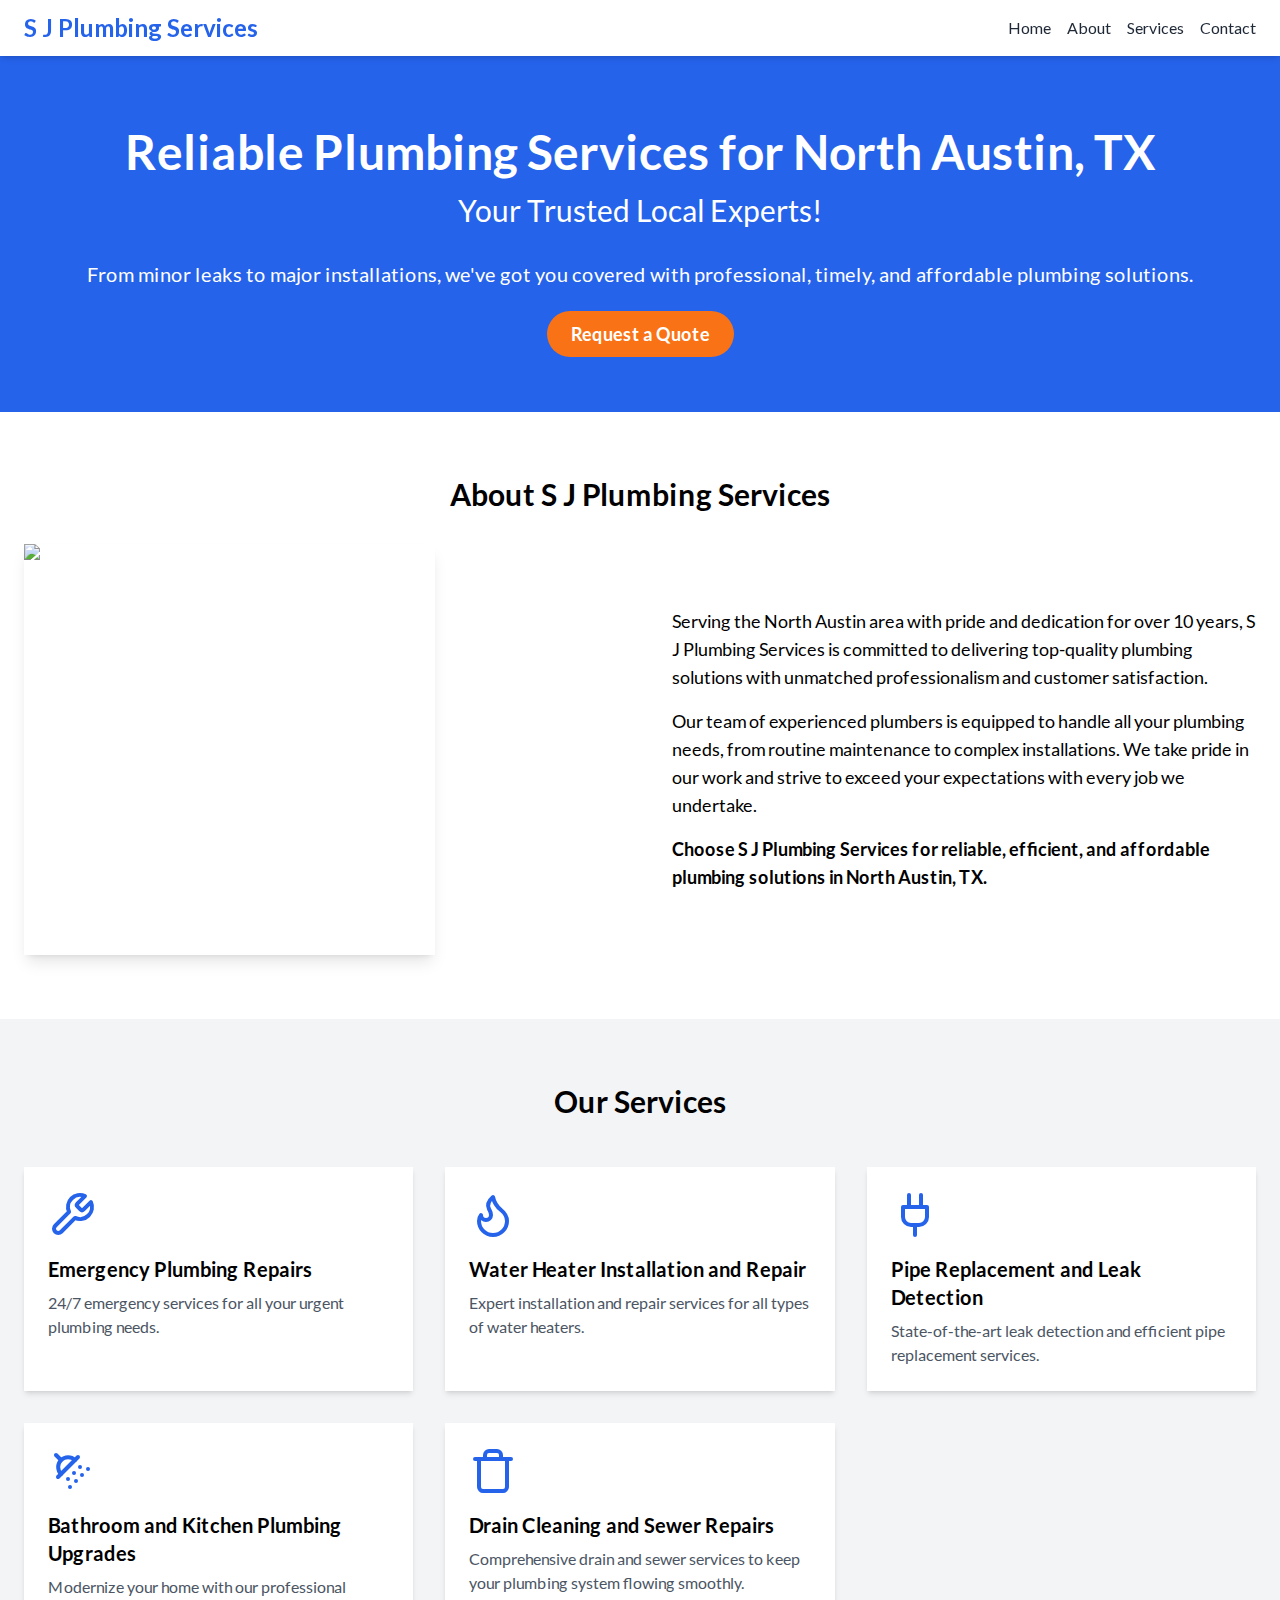
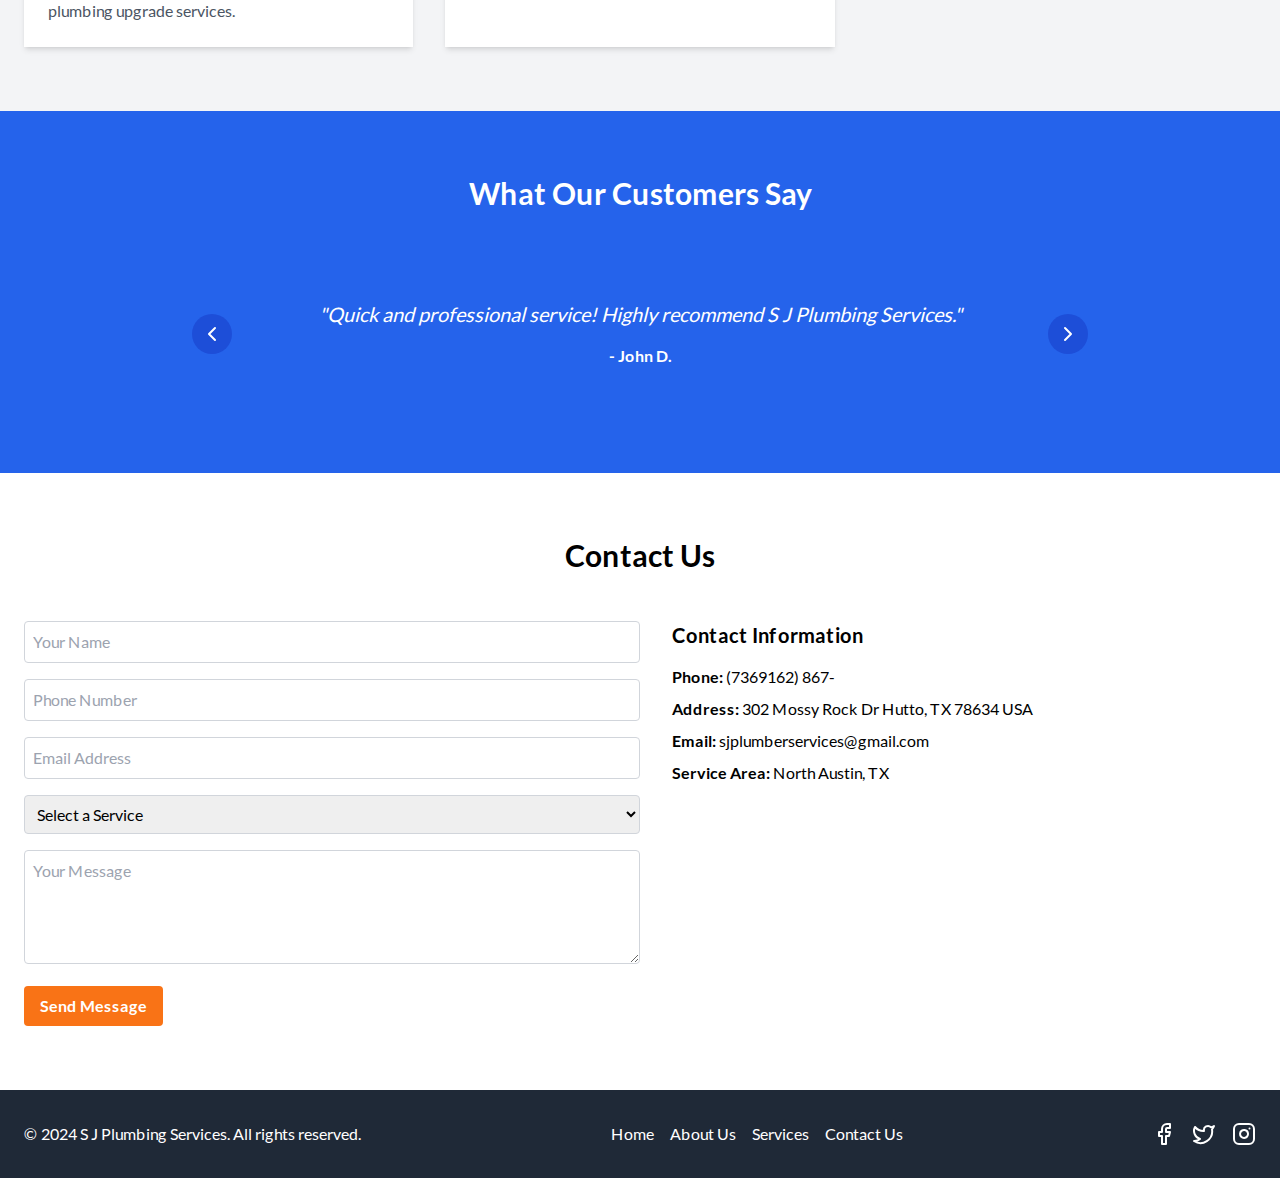
==== index.html @ 75a677d6 "site" ====
<!DOCTYPE html><html lang="en"><head><meta charSet="utf-8"/><meta name="viewport" content="width=device-width, initial-scale=1"/><link rel="preload" href="/_next/static/media/4de1fea1a954a5b6-s.p.woff2" as="font" crossorigin="" type="font/woff2"/><link rel="preload" href="/_next/static/media/6d664cce900333ee-s.p.woff2" as="font" crossorigin="" type="font/woff2"/><link rel="preload" href="/_next/static/media/7ff6869a1704182a-s.p.woff2" as="font" crossorigin="" type="font/woff2"/><link rel="stylesheet" href="/_next/static/css/a18417a79520d24b.css" data-precedence="next"/><link rel="preload" as="script" fetchPriority="low" href="/_next/static/chunks/webpack-eb71513f46f252b9.js"/><script src="/_next/static/chunks/fd9d1056-5d5da651f5c94556.js" async=""></script><script src="/_next/static/chunks/117-01521397c9b14b08.js" async=""></script><script src="/_next/static/chunks/main-app-1c453def1527fe68.js" async=""></script><script src="/_next/static/chunks/142-3243acdae2351a38.js" async=""></script><script src="/_next/static/chunks/app/page-d0a3454e4c51d1b6.js" async=""></script><title>S J Plumbing Services - Your Trusted Local Experts in North Austin, TX</title><meta name="description" content="Professional plumbing services in North Austin, TX. From minor leaks to major installations, we offer timely and affordable solutions."/><link rel="icon" href="/favicon.ico" type="image/x-icon" sizes="16x16"/><meta name="next-size-adjust"/><script src="/_next/static/chunks/polyfills-42372ed130431b0a.js" noModule=""></script></head><body class="__className_1dd84e"><main class="flex min-h-screen flex-col"><header class="w-full bg-white shadow-md fixed top-0 z-10"><nav class="container mx-auto px-4 sm:px-6 py-3"><div class="flex items-center justify-between"><div class="text-xl sm:text-2xl font-bold text-blue-600">S J Plumbing Services</div><div class="hidden md:flex space-x-4"><a class="text-gray-800 hover:text-blue-600" href="#">Home</a><a class="text-gray-800 hover:text-blue-600" href="#about">About</a><a class="text-gray-800 hover:text-blue-600" href="#services">Services</a><a class="text-gray-800 hover:text-blue-600" href="#contact">Contact</a></div><button class="md:hidden" aria-label="Toggle menu"><svg xmlns="http://www.w3.org/2000/svg" width="24" height="24" viewBox="0 0 24 24" fill="none" stroke="currentColor" stroke-width="2" stroke-linecap="round" stroke-linejoin="round" class="lucide lucide-menu"><line x1="4" x2="20" y1="12" y2="12"></line><line x1="4" x2="20" y1="6" y2="6"></line><line x1="4" x2="20" y1="18" y2="18"></line></svg></button></div></nav></header><section class="w-full bg-blue-600 text-white pt-16"><div class="container mx-auto px-4 sm:px-6 py-12 sm:py-16 text-center"><h1 class="text-3xl sm:text-4xl md:text-5xl font-bold mb-4">Reliable Plumbing Services for North Austin, TX</h1><h2 class="text-xl sm:text-2xl md:text-3xl mb-6 sm:mb-8">Your Trusted Local Experts!</h2><p class="text-lg sm:text-xl mb-6 sm:mb-8">From minor leaks to major installations, we&#x27;ve got you covered with professional, timely, and affordable plumbing solutions.</p><a class="bg-orange-500 hover:bg-orange-600 text-white font-bold py-3 px-6 rounded-full text-lg transition duration-300" href="#contact">Request a Quote</a></div></section><section id="about" class="w-full bg-white py-12 sm:py-16"><div class="container mx-auto px-4 sm:px-6"><h2 class="text-2xl sm:text-3xl font-bold text-center mb-8">About S J Plumbing Services</h2><div class="flex flex-col md:flex-row items-center justify-between"><div class="md:w-1/3 mb-8 md:mb-0"><img alt="S J Plumbing Team or a representative plumbing image" loading="lazy" width="500" height="500" decoding="async" data-nimg="1" class="rounded-lg shadow-lg w-full h-auto" style="color:transparent" srcSet="/_next/image?url=%2Fimage.png&amp;w=640&amp;q=75 1x, /_next/image?url=%2Fimage.png&amp;w=1080&amp;q=75 2x" src="/_next/image?url=%2Fimage.png&amp;w=1080&amp;q=75"/></div><div class="md:w-1/2 md:pl-8"><p class="text-base sm:text-lg mb-4">Serving the North Austin area with pride and dedication for over 10 years, S J Plumbing Services is committed to delivering top-quality plumbing solutions with unmatched professionalism and customer satisfaction.</p><p class="text-base sm:text-lg mb-4">Our team of experienced plumbers is equipped to handle all your plumbing needs, from routine maintenance to complex installations. We take pride in our work and strive to exceed your expectations with every job we undertake.</p><p class="text-base sm:text-lg font-semibold">Choose S J Plumbing Services for reliable, efficient, and affordable plumbing solutions in North Austin, TX.</p></div></div></div></section><section id="services" class="w-full bg-gray-100 py-12 sm:py-16"><div class="container mx-auto px-4 sm:px-6"><h2 class="text-2xl sm:text-3xl font-bold text-center mb-8 sm:mb-12">Our Services</h2><div class="grid grid-cols-1 sm:grid-cols-2 lg:grid-cols-3 gap-6 sm:gap-8"><div class="bg-white p-6 rounded-lg shadow-md"><svg xmlns="http://www.w3.org/2000/svg" width="24" height="24" viewBox="0 0 24 24" fill="none" stroke="currentColor" stroke-width="2" stroke-linecap="round" stroke-linejoin="round" class="lucide lucide-wrench w-12 h-12 text-blue-600 mb-4"><path d="M14.7 6.3a1 1 0 0 0 0 1.4l1.6 1.6a1 1 0 0 0 1.4 0l3.77-3.77a6 6 0 0 1-7.94 7.94l-6.91 6.91a2.12 2.12 0 0 1-3-3l6.91-6.91a6 6 0 0 1 7.94-7.94l-3.76 3.76z"></path></svg><h3 class="text-lg sm:text-xl font-semibold mb-2">Emergency Plumbing Repairs</h3><p class="text-gray-600 text-sm sm:text-base">24/7 emergency services for all your urgent plumbing needs.</p></div><div class="bg-white p-6 rounded-lg shadow-md"><svg xmlns="http://www.w3.org/2000/svg" width="24" height="24" viewBox="0 0 24 24" fill="none" stroke="currentColor" stroke-width="2" stroke-linecap="round" stroke-linejoin="round" class="lucide lucide-flame w-12 h-12 text-blue-600 mb-4"><path d="M8.5 14.5A2.5 2.5 0 0 0 11 12c0-1.38-.5-2-1-3-1.072-2.143-.224-4.054 2-6 .5 2.5 2 4.9 4 6.5 2 1.6 3 3.5 3 5.5a7 7 0 1 1-14 0c0-1.153.433-2.294 1-3a2.5 2.5 0 0 0 2.5 2.5z"></path></svg><h3 class="text-lg sm:text-xl font-semibold mb-2">Water Heater Installation and Repair</h3><p class="text-gray-600 text-sm sm:text-base">Expert installation and repair services for all types of water heaters.</p></div><div class="bg-white p-6 rounded-lg shadow-md"><svg xmlns="http://www.w3.org/2000/svg" width="24" height="24" viewBox="0 0 24 24" fill="none" stroke="currentColor" stroke-width="2" stroke-linecap="round" stroke-linejoin="round" class="lucide lucide-plug w-12 h-12 text-blue-600 mb-4"><path d="M12 22v-5"></path><path d="M9 8V2"></path><path d="M15 8V2"></path><path d="M18 8v5a4 4 0 0 1-4 4h-4a4 4 0 0 1-4-4V8Z"></path></svg><h3 class="text-lg sm:text-xl font-semibold mb-2">Pipe Replacement and Leak Detection</h3><p class="text-gray-600 text-sm sm:text-base">State-of-the-art leak detection and efficient pipe replacement services.</p></div><div class="bg-white p-6 rounded-lg shadow-md"><svg xmlns="http://www.w3.org/2000/svg" width="24" height="24" viewBox="0 0 24 24" fill="none" stroke="currentColor" stroke-width="2" stroke-linecap="round" stroke-linejoin="round" class="lucide lucide-shower-head w-12 h-12 text-blue-600 mb-4"><path d="m4 4 2.5 2.5"></path><path d="M13.5 6.5a4.95 4.95 0 0 0-7 7"></path><path d="M15 5 5 15"></path><path d="M14 17v.01"></path><path d="M10 16v.01"></path><path d="M13 13v.01"></path><path d="M16 10v.01"></path><path d="M11 20v.01"></path><path d="M17 14v.01"></path><path d="M20 11v.01"></path></svg><h3 class="text-lg sm:text-xl font-semibold mb-2">Bathroom and Kitchen Plumbing Upgrades</h3><p class="text-gray-600 text-sm sm:text-base">Modernize your home with our professional plumbing upgrade services.</p></div><div class="bg-white p-6 rounded-lg shadow-md"><svg xmlns="http://www.w3.org/2000/svg" width="24" height="24" viewBox="0 0 24 24" fill="none" stroke="currentColor" stroke-width="2" stroke-linecap="round" stroke-linejoin="round" class="lucide lucide-trash w-12 h-12 text-blue-600 mb-4"><path d="M3 6h18"></path><path d="M19 6v14c0 1-1 2-2 2H7c-1 0-2-1-2-2V6"></path><path d="M8 6V4c0-1 1-2 2-2h4c1 0 2 1 2 2v2"></path></svg><h3 class="text-lg sm:text-xl font-semibold mb-2">Drain Cleaning and Sewer Repairs</h3><p class="text-gray-600 text-sm sm:text-base">Comprehensive drain and sewer services to keep your plumbing system flowing smoothly.</p></div></div></div></section><section class="w-full bg-blue-600 text-white py-12 sm:py-16"><div class="container mx-auto px-4 sm:px-6"><h2 class="text-2xl sm:text-3xl font-bold text-center mb-8 sm:mb-12">What Our Customers Say</h2><div class="relative max-w-4xl mx-auto px-8 sm:px-12"><div class="text-center min-h-[150px] flex flex-col justify-center"><p class="text-lg sm:text-xl italic mb-4">&quot;<!-- -->Quick and professional service! Highly recommend S J Plumbing Services.<!-- -->&quot;</p><p class="font-semibold">- <!-- -->John D.</p></div><button class="absolute left-0 top-1/2 transform -translate-y-1/2 bg-blue-700 p-2 rounded-full" aria-label="Previous testimonial"><svg xmlns="http://www.w3.org/2000/svg" width="24" height="24" viewBox="0 0 24 24" fill="none" stroke="currentColor" stroke-width="2" stroke-linecap="round" stroke-linejoin="round" class="lucide lucide-chevron-left w-5 h-5 sm:w-6 sm:h-6"><path d="m15 18-6-6 6-6"></path></svg></button><button class="absolute right-0 top-1/2 transform -translate-y-1/2 bg-blue-700 p-2 rounded-full" aria-label="Next testimonial"><svg xmlns="http://www.w3.org/2000/svg" width="24" height="24" viewBox="0 0 24 24" fill="none" stroke="currentColor" stroke-width="2" stroke-linecap="round" stroke-linejoin="round" class="lucide lucide-chevron-right w-5 h-5 sm:w-6 sm:h-6"><path d="m9 18 6-6-6-6"></path></svg></button></div></div></section><section id="contact" class="w-full bg-white py-12 sm:py-16"><div class="container mx-auto px-4 sm:px-6"><h2 class="text-2xl sm:text-3xl font-bold text-center mb-8 sm:mb-12">Contact Us</h2><div class="flex flex-col md:flex-row justify-between"><div class="md:w-1/2 mb-8 md:mb-0"><form class="space-y-4"><input type="text" placeholder="Your Name" class="w-full p-2 border border-gray-300 rounded" required="" name="name" value=""/><input type="tel" placeholder="Phone Number" class="w-full p-2 border border-gray-300 rounded" required="" name="phone" value=""/><input type="email" placeholder="Email Address" class="w-full p-2 border border-gray-300 rounded" required="" name="email" value=""/><select name="service" class="w-full p-2 border border-gray-300 rounded" required=""><option value="" selected="">Select a Service</option><option value="emergency">Emergency Plumbing Repairs</option><option value="waterheater">Water Heater Services</option><option value="pipes">Pipe Replacement and Leak Detection</option><option value="upgrades">Bathroom and Kitchen Upgrades</option><option value="drain">Drain Cleaning and Sewer Repairs</option></select><textarea name="message" placeholder="Your Message" class="w-full p-2 border border-gray-300 rounded" rows="4" required=""></textarea><button type="submit" class="w-full sm:w-auto bg-orange-500 hover:bg-orange-600 text-white font-bold py-2 px-4 rounded transition duration-300">Send Message</button></form></div><div class="md:w-1/2 md:pl-8"><h3 class="text-xl font-semibold mb-4">Contact Information</h3><p class="mb-2"><strong>Phone:</strong> (7369162) 867-</p><p class="mb-2"><strong>Address:</strong> 302 Mossy Rock Dr Hutto, TX 78634 USA</p><p class="mb-2"><strong>Email:</strong> sjplumberservices@gmail.com</p><p class="mb-4"><strong>Service Area:</strong> North Austin, TX</p><div class="aspect-w-16 aspect-h-9"><iframe src="https://www.google.com/maps/embed?pb=!1m18!1m12!1m3!1d3436.7427161605196!2d-97.54183772264487!3d30.528313474683415!2m3!1f0!2f0!3f0!3m2!1i1024!2i768!4f13.1!3m3!1m2!1s0x8644db6e274e93dd%3A0x3fa6a55e93957d4a!2s302%20Mossy%20Rock%20Dr%2C%20Hutto%2C%20TX%2078634!5e0!3m2!1sen!2sus!4v1733288643573!5m2!1sen!2sus" width="100%" height="100%" style="border:0" allowFullScreen="" loading="lazy"></iframe></div></div></div></div></section><footer class="w-full bg-gray-800 text-white py-8"><div class="container mx-auto px-4 sm:px-6"><div class="flex flex-col md:flex-row justify-between items-center"><div class="mb-4 md:mb-0 text-center md:text-left"><p>© 2024 S J Plumbing Services. All rights reserved.</p></div><div class="flex flex-wrap justify-center space-x-4 mb-4 md:mb-0"><a class="hover:text-blue-400" href="/">Home</a><a class="hover:text-blue-400" href="#about">About Us</a><a class="hover:text-blue-400" href="#services">Services</a><a class="hover:text-blue-400" href="#contact">Contact Us</a></div><div class="flex space-x-4"><a href="#" class="hover:text-blue-400"><svg xmlns="http://www.w3.org/2000/svg" width="24" height="24" viewBox="0 0 24 24" fill="none" stroke="currentColor" stroke-width="2" stroke-linecap="round" stroke-linejoin="round" class="lucide lucide-facebook w-6 h-6"><path d="M18 2h-3a5 5 0 0 0-5 5v3H7v4h3v8h4v-8h3l1-4h-4V7a1 1 0 0 1 1-1h3z"></path></svg></a><a href="#" class="hover:text-blue-400"><svg xmlns="http://www.w3.org/2000/svg" width="24" height="24" viewBox="0 0 24 24" fill="none" stroke="currentColor" stroke-width="2" stroke-linecap="round" stroke-linejoin="round" class="lucide lucide-twitter w-6 h-6"><path d="M22 4s-.7 2.1-2 3.4c1.6 10-9.4 17.3-18 11.6 2.2.1 4.4-.6 6-2C3 15.5.5 9.6 3 5c2.2 2.6 5.6 4.1 9 4-.9-4.2 4-6.6 7-3.8 1.1 0 3-1.2 3-1.2z"></path></svg></a><a href="#" class="hover:text-blue-400"><svg xmlns="http://www.w3.org/2000/svg" width="24" height="24" viewBox="0 0 24 24" fill="none" stroke="currentColor" stroke-width="2" stroke-linecap="round" stroke-linejoin="round" class="lucide lucide-instagram w-6 h-6"><rect width="20" height="20" x="2" y="2" rx="5" ry="5"></rect><path d="M16 11.37A4 4 0 1 1 12.63 8 4 4 0 0 1 16 11.37z"></path><line x1="17.5" x2="17.51" y1="6.5" y2="6.5"></line></svg></a></div></div></div></footer></main><script src="/_next/static/chunks/webpack-eb71513f46f252b9.js" async=""></script><script>(self.__next_f=self.__next_f||[]).push([0]);self.__next_f.push([2,null])</script><script>self.__next_f.push([1,"1:HL[\"/_next/static/media/4de1fea1a954a5b6-s.p.woff2\",\"font\",{\"crossOrigin\":\"\",\"type\":\"font/woff2\"}]\n2:HL[\"/_next/static/media/6d664cce900333ee-s.p.woff2\",\"font\",{\"crossOrigin\":\"\",\"type\":\"font/woff2\"}]\n3:HL[\"/_next/static/media/7ff6869a1704182a-s.p.woff2\",\"font\",{\"crossOrigin\":\"\",\"type\":\"font/woff2\"}]\n4:HL[\"/_next/static/css/a18417a79520d24b.css\",\"style\"]\n"])</script><script>self.__next_f.push([1,"5:I[2846,[],\"\"]\n7:I[35,[\"142\",\"static/chunks/142-3243acdae2351a38.js\",\"931\",\"static/chunks/app/page-d0a3454e4c51d1b6.js\"],\"default\"]\n8:I[2972,[\"142\",\"static/chunks/142-3243acdae2351a38.js\",\"931\",\"static/chunks/app/page-d0a3454e4c51d1b6.js\"],\"\"]\n9:I[5878,[\"142\",\"static/chunks/142-3243acdae2351a38.js\",\"931\",\"static/chunks/app/page-d0a3454e4c51d1b6.js\"],\"Image\"]\na:I[5185,[\"142\",\"static/chunks/142-3243acdae2351a38.js\",\"931\",\"static/chunks/app/page-d0a3454e4c51d1b6.js\"],\"default\"]\nb:I[2573,[\"142\",\"static/chunks/142-3243acdae2351a38.js\",\"931\",\"static/chunks/app/page-d0a3454e4c51d1b6.js\"],\"default\"]\nc:I[4707,[],\"\"]\nd:I[6423,[],\"\"]\nf:I[1060,[],\"\"]\n10:[]\n"])</script><script>self.__next_f.push([1,"0:[\"$\",\"$L5\",null,{\"buildId\":\"Nnic7uh8Fh6U8SV3Yvu4m\",\"assetPrefix\":\"\",\"urlParts\":[\"\",\"\"],\"initialTree\":[\"\",{\"children\":[\"__PAGE__\",{}]},\"$undefined\",\"$undefined\",true],\"initialSeedData\":[\"\",{\"children\":[\"__PAGE__\",{},[[\"$L6\",[\"$\",\"main\",null,{\"className\":\"flex min-h-screen flex-col\",\"children\":[[\"$\",\"$L7\",null,{}],[\"$\",\"section\",null,{\"className\":\"w-full bg-blue-600 text-white pt-16\",\"children\":[\"$\",\"div\",null,{\"className\":\"container mx-auto px-4 sm:px-6 py-12 sm:py-16 text-center\",\"children\":[[\"$\",\"h1\",null,{\"className\":\"text-3xl sm:text-4xl md:text-5xl font-bold mb-4\",\"children\":\"Reliable Plumbing Services for North Austin, TX\"}],[\"$\",\"h2\",null,{\"className\":\"text-xl sm:text-2xl md:text-3xl mb-6 sm:mb-8\",\"children\":\"Your Trusted Local Experts!\"}],[\"$\",\"p\",null,{\"className\":\"text-lg sm:text-xl mb-6 sm:mb-8\",\"children\":\"From minor leaks to major installations, we've got you covered with professional, timely, and affordable plumbing solutions.\"}],[\"$\",\"$L8\",null,{\"href\":\"#contact\",\"className\":\"bg-orange-500 hover:bg-orange-600 text-white font-bold py-3 px-6 rounded-full text-lg transition duration-300\",\"children\":\"Request a Quote\"}]]}]}],[\"$\",\"section\",null,{\"id\":\"about\",\"className\":\"w-full bg-white py-12 sm:py-16\",\"children\":[\"$\",\"div\",null,{\"className\":\"container mx-auto px-4 sm:px-6\",\"children\":[[\"$\",\"h2\",null,{\"className\":\"text-2xl sm:text-3xl font-bold text-center mb-8\",\"children\":\"About S J Plumbing Services\"}],[\"$\",\"div\",null,{\"className\":\"flex flex-col md:flex-row items-center justify-between\",\"children\":[[\"$\",\"div\",null,{\"className\":\"md:w-1/3 mb-8 md:mb-0\",\"children\":[\"$\",\"$L9\",null,{\"src\":\"/image.png\",\"alt\":\"S J Plumbing Team or a representative plumbing image\",\"width\":500,\"height\":500,\"className\":\"rounded-lg shadow-lg w-full h-auto\"}]}],[\"$\",\"div\",null,{\"className\":\"md:w-1/2 md:pl-8\",\"children\":[[\"$\",\"p\",null,{\"className\":\"text-base sm:text-lg mb-4\",\"children\":\"Serving the North Austin area with pride and dedication for over 10 years, S J Plumbing Services is committed to delivering top-quality plumbing solutions with unmatched professionalism and customer satisfaction.\"}],[\"$\",\"p\",null,{\"className\":\"text-base sm:text-lg mb-4\",\"children\":\"Our team of experienced plumbers is equipped to handle all your plumbing needs, from routine maintenance to complex installations. We take pride in our work and strive to exceed your expectations with every job we undertake.\"}],[\"$\",\"p\",null,{\"className\":\"text-base sm:text-lg font-semibold\",\"children\":\"Choose S J Plumbing Services for reliable, efficient, and affordable plumbing solutions in North Austin, TX.\"}]]}]]}]]}]}],[\"$\",\"section\",null,{\"id\":\"services\",\"className\":\"w-full bg-gray-100 py-12 sm:py-16\",\"children\":[\"$\",\"div\",null,{\"className\":\"container mx-auto px-4 sm:px-6\",\"children\":[[\"$\",\"h2\",null,{\"className\":\"text-2xl sm:text-3xl font-bold text-center mb-8 sm:mb-12\",\"children\":\"Our Services\"}],[\"$\",\"div\",null,{\"className\":\"grid grid-cols-1 sm:grid-cols-2 lg:grid-cols-3 gap-6 sm:gap-8\",\"children\":[[\"$\",\"div\",\"1\",{\"className\":\"bg-white p-6 rounded-lg shadow-md\",\"children\":[[\"$\",\"svg\",null,{\"xmlns\":\"http://www.w3.org/2000/svg\",\"width\":24,\"height\":24,\"viewBox\":\"0 0 24 24\",\"fill\":\"none\",\"stroke\":\"currentColor\",\"strokeWidth\":2,\"strokeLinecap\":\"round\",\"strokeLinejoin\":\"round\",\"className\":\"lucide lucide-wrench w-12 h-12 text-blue-600 mb-4\",\"children\":[[\"$\",\"path\",\"cbrjhi\",{\"d\":\"M14.7 6.3a1 1 0 0 0 0 1.4l1.6 1.6a1 1 0 0 0 1.4 0l3.77-3.77a6 6 0 0 1-7.94 7.94l-6.91 6.91a2.12 2.12 0 0 1-3-3l6.91-6.91a6 6 0 0 1 7.94-7.94l-3.76 3.76z\"}],\"$undefined\"]}],[\"$\",\"h3\",null,{\"className\":\"text-lg sm:text-xl font-semibold mb-2\",\"children\":\"Emergency Plumbing Repairs\"}],[\"$\",\"p\",null,{\"className\":\"text-gray-600 text-sm sm:text-base\",\"children\":\"24/7 emergency services for all your urgent plumbing needs.\"}]]}],[\"$\",\"div\",\"2\",{\"className\":\"bg-white p-6 rounded-lg shadow-md\",\"children\":[[\"$\",\"svg\",null,{\"xmlns\":\"http://www.w3.org/2000/svg\",\"width\":24,\"height\":24,\"viewBox\":\"0 0 24 24\",\"fill\":\"none\",\"stroke\":\"currentColor\",\"strokeWidth\":2,\"strokeLinecap\":\"round\",\"strokeLinejoin\":\"round\",\"className\":\"lucide lucide-flame w-12 h-12 text-blue-600 mb-4\",\"children\":[[\"$\",\"path\",\"96xj49\",{\"d\":\"M8.5 14.5A2.5 2.5 0 0 0 11 12c0-1.38-.5-2-1-3-1.072-2.143-.224-4.054 2-6 .5 2.5 2 4.9 4 6.5 2 1.6 3 3.5 3 5.5a7 7 0 1 1-14 0c0-1.153.433-2.294 1-3a2.5 2.5 0 0 0 2.5 2.5z\"}],\"$undefined\"]}],[\"$\",\"h3\",null,{\"className\":\"text-lg sm:text-xl font-semibold mb-2\",\"children\":\"Water Heater Installation and Repair\"}],[\"$\",\"p\",null,{\"className\":\"text-gray-600 text-sm sm:text-base\",\"children\":\"Expert installation and repair services for all types of water heaters.\"}]]}],[\"$\",\"div\",\"3\",{\"className\":\"bg-white p-6 rounded-lg shadow-md\",\"children\":[[\"$\",\"svg\",null,{\"xmlns\":\"http://www.w3.org/2000/svg\",\"width\":24,\"height\":24,\"viewBox\":\"0 0 24 24\",\"fill\":\"none\",\"stroke\":\"currentColor\",\"strokeWidth\":2,\"strokeLinecap\":\"round\",\"strokeLinejoin\":\"round\",\"className\":\"lucide lucide-plug w-12 h-12 text-blue-600 mb-4\",\"children\":[[\"$\",\"path\",\"1ega77\",{\"d\":\"M12 22v-5\"}],[\"$\",\"path\",\"14iosj\",{\"d\":\"M9 8V2\"}],[\"$\",\"path\",\"18g5xt\",{\"d\":\"M15 8V2\"}],[\"$\",\"path\",\"osxo6l\",{\"d\":\"M18 8v5a4 4 0 0 1-4 4h-4a4 4 0 0 1-4-4V8Z\"}],\"$undefined\"]}],[\"$\",\"h3\",null,{\"className\":\"text-lg sm:text-xl font-semibold mb-2\",\"children\":\"Pipe Replacement and Leak Detection\"}],[\"$\",\"p\",null,{\"className\":\"text-gray-600 text-sm sm:text-base\",\"children\":\"State-of-the-art leak detection and efficient pipe replacement services.\"}]]}],[\"$\",\"div\",\"4\",{\"className\":\"bg-white p-6 rounded-lg shadow-md\",\"children\":[[\"$\",\"svg\",null,{\"xmlns\":\"http://www.w3.org/2000/svg\",\"width\":24,\"height\":24,\"viewBox\":\"0 0 24 24\",\"fill\":\"none\",\"stroke\":\"currentColor\",\"strokeWidth\":2,\"strokeLinecap\":\"round\",\"strokeLinejoin\":\"round\",\"className\":\"lucide lucide-shower-head w-12 h-12 text-blue-600 mb-4\",\"children\":[[\"$\",\"path\",\"uv2vmf\",{\"d\":\"m4 4 2.5 2.5\"}],[\"$\",\"path\",\"frdkwv\",{\"d\":\"M13.5 6.5a4.95 4.95 0 0 0-7 7\"}],[\"$\",\"path\",\"1ag8rq\",{\"d\":\"M15 5 5 15\"}],[\"$\",\"path\",\"eokfpp\",{\"d\":\"M14 17v.01\"}],[\"$\",\"path\",\"14uyyl\",{\"d\":\"M10 16v.01\"}],[\"$\",\"path\",\"1v1k97\",{\"d\":\"M13 13v.01\"}],[\"$\",\"path\",\"5169yg\",{\"d\":\"M16 10v.01\"}],[\"$\",\"path\",\"cj92p8\",{\"d\":\"M11 20v.01\"}],[\"$\",\"path\",\"11cswd\",{\"d\":\"M17 14v.01\"}],[\"$\",\"path\",\"19e0od\",{\"d\":\"M20 11v.01\"}],\"$undefined\"]}],[\"$\",\"h3\",null,{\"className\":\"text-lg sm:text-xl font-semibold mb-2\",\"children\":\"Bathroom and Kitchen Plumbing Upgrades\"}],[\"$\",\"p\",null,{\"className\":\"text-gray-600 text-sm sm:text-base\",\"children\":\"Modernize your home with our professional plumbing upgrade services.\"}]]}],[\"$\",\"div\",\"5\",{\"className\":\"bg-white p-6 rounded-lg shadow-md\",\"children\":[[\"$\",\"svg\",null,{\"xmlns\":\"http://www.w3.org/2000/svg\",\"width\":24,\"height\":24,\"viewBox\":\"0 0 24 24\",\"fill\":\"none\",\"stroke\":\"currentColor\",\"strokeWidth\":2,\"strokeLinecap\":\"round\",\"strokeLinejoin\":\"round\",\"className\":\"lucide lucide-trash w-12 h-12 text-blue-600 mb-4\",\"children\":[[\"$\",\"path\",\"d0wm0j\",{\"d\":\"M3 6h18\"}],[\"$\",\"path\",\"4alrt4\",{\"d\":\"M19 6v14c0 1-1 2-2 2H7c-1 0-2-1-2-2V6\"}],[\"$\",\"path\",\"v07s0e\",{\"d\":\"M8 6V4c0-1 1-2 2-2h4c1 0 2 1 2 2v2\"}],\"$undefined\"]}],[\"$\",\"h3\",null,{\"className\":\"text-lg sm:text-xl font-semibold mb-2\",\"children\":\"Drain Cleaning and Sewer Repairs\"}],[\"$\",\"p\",null,{\"className\":\"text-gray-600 text-sm sm:text-base\",\"children\":\"Comprehensive drain and sewer services to keep your plumbing system flowing smoothly.\"}]]}]]}]]}]}],[\"$\",\"$La\",null,{}],[\"$\",\"$Lb\",null,{}],[\"$\",\"footer\",null,{\"className\":\"w-full bg-gray-800 text-white py-8\",\"children\":[\"$\",\"div\",null,{\"className\":\"container mx-auto px-4 sm:px-6\",\"children\":[\"$\",\"div\",null,{\"className\":\"flex flex-col md:flex-row justify-between items-center\",\"children\":[[\"$\",\"div\",null,{\"className\":\"mb-4 md:mb-0 text-center md:text-left\",\"children\":[\"$\",\"p\",null,{\"children\":\"© 2024 S J Plumbing Services. All rights reserved.\"}]}],[\"$\",\"div\",null,{\"className\":\"flex flex-wrap justify-center space-x-4 mb-4 md:mb-0\",\"children\":[[\"$\",\"$L8\",null,{\"href\":\"/\",\"className\":\"hover:text-blue-400\",\"children\":\"Home\"}],[\"$\",\"$L8\",null,{\"href\":\"#about\",\"className\":\"hover:text-blue-400\",\"children\":\"About Us\"}],[\"$\",\"$L8\",null,{\"href\":\"#services\",\"className\":\"hover:text-blue-400\",\"children\":\"Services\"}],[\"$\",\"$L8\",null,{\"href\":\"#contact\",\"className\":\"hover:text-blue-400\",\"children\":\"Contact Us\"}]]}],[\"$\",\"div\",null,{\"className\":\"flex space-x-4\",\"children\":[[\"$\",\"a\",null,{\"href\":\"#\",\"className\":\"hover:text-blue-400\",\"children\":[\"$\",\"svg\",null,{\"xmlns\":\"http://www.w3.org/2000/svg\",\"width\":24,\"height\":24,\"viewBox\":\"0 0 24 24\",\"fill\":\"none\",\"stroke\":\"currentColor\",\"strokeWidth\":2,\"strokeLinecap\":\"round\",\"strokeLinejoin\":\"round\",\"className\":\"lucide lucide-facebook w-6 h-6\",\"children\":[[\"$\",\"path\",\"1jg4f8\",{\"d\":\"M18 2h-3a5 5 0 0 0-5 5v3H7v4h3v8h4v-8h3l1-4h-4V7a1 1 0 0 1 1-1h3z\"}],\"$undefined\"]}]}],[\"$\",\"a\",null,{\"href\":\"#\",\"className\":\"hover:text-blue-400\",\"children\":[\"$\",\"svg\",null,{\"xmlns\":\"http://www.w3.org/2000/svg\",\"width\":24,\"height\":24,\"viewBox\":\"0 0 24 24\",\"fill\":\"none\",\"stroke\":\"currentColor\",\"strokeWidth\":2,\"strokeLinecap\":\"round\",\"strokeLinejoin\":\"round\",\"className\":\"lucide lucide-twitter w-6 h-6\",\"children\":[[\"$\",\"path\",\"pff0z6\",{\"d\":\"M22 4s-.7 2.1-2 3.4c1.6 10-9.4 17.3-18 11.6 2.2.1 4.4-.6 6-2C3 15.5.5 9.6 3 5c2.2 2.6 5.6 4.1 9 4-.9-4.2 4-6.6 7-3.8 1.1 0 3-1.2 3-1.2z\"}],\"$undefined\"]}]}],[\"$\",\"a\",null,{\"href\":\"#\",\"className\":\"hover:text-blue-400\",\"children\":[\"$\",\"svg\",null,{\"xmlns\":\"http://www.w3.org/2000/svg\",\"width\":24,\"height\":24,\"viewBox\":\"0 0 24 24\",\"fill\":\"none\",\"stroke\":\"currentColor\",\"strokeWidth\":2,\"strokeLinecap\":\"round\",\"strokeLinejoin\":\"round\",\"className\":\"lucide lucide-instagram w-6 h-6\",\"children\":[[\"$\",\"rect\",\"2e1cvw\",{\"width\":\"20\",\"height\":\"20\",\"x\":\"2\",\"y\":\"2\",\"rx\":\"5\",\"ry\":\"5\"}],[\"$\",\"path\",\"9exkf1\",{\"d\":\"M16 11.37A4 4 0 1 1 12.63 8 4 4 0 0 1 16 11.37z\"}],[\"$\",\"line\",\"r4j83e\",{\"x1\":\"17.5\",\"x2\":\"17.51\",\"y1\":\"6.5\",\"y2\":\"6.5\"}],\"$undefined\"]}]}]]}]]}]}]}]]}],null],null],null]},[[[[\"$\",\"link\",\"0\",{\"rel\":\"stylesheet\",\"href\":\"/_next/static/css/a18417a79520d24b.css\",\"precedence\":\"next\",\"crossOrigin\":\"$undefined\"}]],[\"$\",\"html\",null,{\"lang\":\"en\",\"children\":[\"$\",\"body\",null,{\"className\":\"__className_1dd84e\",\"children\":[\"$\",\"$Lc\",null,{\"parallelRouterKey\":\"children\",\"segmentPath\":[\"children\"],\"error\":\"$undefined\",\"errorStyles\":\"$undefined\",\"errorScripts\":\"$undefined\",\"template\":[\"$\",\"$Ld\",null,{}],\"templateStyles\":\"$undefined\",\"templateScripts\":\"$undefined\",\"notFound\":[[\"$\",\"title\",null,{\"children\":\"404: This page could not be found.\"}],[\"$\",\"div\",null,{\"style\":{\"fontFamily\":\"system-ui,\\\"Segoe UI\\\",Roboto,Helvetica,Arial,sans-serif,\\\"Apple Color Emoji\\\",\\\"Segoe UI Emoji\\\"\",\"height\":\"100vh\",\"textAlign\":\"center\",\"display\":\"flex\",\"flexDirection\":\"column\",\"alignItems\":\"center\",\"justifyContent\":\"center\"},\"children\":[\"$\",\"div\",null,{\"children\":[[\"$\",\"style\",null,{\"dangerouslySetInnerHTML\":{\"__html\":\"body{color:#000;background:#fff;margin:0}.next-error-h1{border-right:1px solid rgba(0,0,0,.3)}@media (prefers-color-scheme:dark){body{color:#fff;background:#000}.next-error-h1{border-right:1px solid rgba(255,255,255,.3)}}\"}}],[\"$\",\"h1\",null,{\"className\":\"next-error-h1\",\"style\":{\"display\":\"inline-block\",\"margin\":\"0 20px 0 0\",\"padding\":\"0 23px 0 0\",\"fontSize\":24,\"fontWeight\":500,\"verticalAlign\":\"top\",\"lineHeight\":\"49px\"},\"children\":\"404\"}],[\"$\",\"div\",null,{\"style\":{\"display\":\"inline-block\"},\"children\":[\"$\",\"h2\",null,{\"style\":{\"fontSize\":14,\"fontWeight\":400,\"lineHeight\":\"49px\",\"margin\":0},\"children\":\"This page could not be found.\"}]}]]}]}]],\"notFoundStyles\":[]}]}]}]],null],null],\"couldBeIntercepted\":false,\"initialHead\":[null,\"$Le\"],\"globalErrorComponent\":\"$f\",\"missingSlots\":\"$W10\"}]\n"])</script><script>self.__next_f.push([1,"e:[[\"$\",\"meta\",\"0\",{\"name\":\"viewport\",\"content\":\"width=device-width, initial-scale=1\"}],[\"$\",\"meta\",\"1\",{\"charSet\":\"utf-8\"}],[\"$\",\"title\",\"2\",{\"children\":\"S J Plumbing Services - Your Trusted Local Experts in North Austin, TX\"}],[\"$\",\"meta\",\"3\",{\"name\":\"description\",\"content\":\"Professional plumbing services in North Austin, TX. From minor leaks to major installations, we offer timely and affordable solutions.\"}],[\"$\",\"link\",\"4\",{\"rel\":\"icon\",\"href\":\"/favicon.ico\",\"type\":\"image/x-icon\",\"sizes\":\"16x16\"}],[\"$\",\"meta\",\"5\",{\"name\":\"next-size-adjust\"}]]\n6:null\n"])</script></body></html>
---- _next/static/css/a18417a79520d24b.css ----
@font-face{font-family:__Lato_1dd84e;font-style:normal;font-weight:400;font-display:swap;src:url(/_next/static/media/f1df658da56627d0-s.woff2) format("woff2");unicode-range:u+0100-02ba,u+02bd-02c5,u+02c7-02cc,u+02ce-02d7,u+02dd-02ff,u+0304,u+0308,u+0329,u+1d00-1dbf,u+1e00-1e9f,u+1ef2-1eff,u+2020,u+20a0-20ab,u+20ad-20c0,u+2113,u+2c60-2c7f,u+a720-a7ff}@font-face{font-family:__Lato_1dd84e;font-style:normal;font-weight:400;font-display:swap;src:url(/_next/static/media/4de1fea1a954a5b6-s.p.woff2) format("woff2");unicode-range:u+00??,u+0131,u+0152-0153,u+02bb-02bc,u+02c6,u+02da,u+02dc,u+0304,u+0308,u+0329,u+2000-206f,u+20ac,u+2122,u+2191,u+2193,u+2212,u+2215,u+feff,u+fffd}@font-face{font-family:__Lato_1dd84e;font-style:normal;font-weight:700;font-display:swap;src:url(/_next/static/media/162938472036e0a8-s.woff2) format("woff2");unicode-range:u+0100-02ba,u+02bd-02c5,u+02c7-02cc,u+02ce-02d7,u+02dd-02ff,u+0304,u+0308,u+0329,u+1d00-1dbf,u+1e00-1e9f,u+1ef2-1eff,u+2020,u+20a0-20ab,u+20ad-20c0,u+2113,u+2c60-2c7f,u+a720-a7ff}@font-face{font-family:__Lato_1dd84e;font-style:normal;font-weight:700;font-display:swap;src:url(/_next/static/media/6d664cce900333ee-s.p.woff2) format("woff2");unicode-range:u+00??,u+0131,u+0152-0153,u+02bb-02bc,u+02c6,u+02da,u+02dc,u+0304,u+0308,u+0329,u+2000-206f,u+20ac,u+2122,u+2191,u+2193,u+2212,u+2215,u+feff,u+fffd}@font-face{font-family:__Lato_1dd84e;font-style:normal;font-weight:900;font-display:swap;src:url(/_next/static/media/af4d27004aa34222-s.woff2) format("woff2");unicode-range:u+0100-02ba,u+02bd-02c5,u+02c7-02cc,u+02ce-02d7,u+02dd-02ff,u+0304,u+0308,u+0329,u+1d00-1dbf,u+1e00-1e9f,u+1ef2-1eff,u+2020,u+20a0-20ab,u+20ad-20c0,u+2113,u+2c60-2c7f,u+a720-a7ff}@font-face{font-family:__Lato_1dd84e;font-style:normal;font-weight:900;font-display:swap;src:url(/_next/static/media/7ff6869a1704182a-s.p.woff2) format("woff2");unicode-range:u+00??,u+0131,u+0152-0153,u+02bb-02bc,u+02c6,u+02da,u+02dc,u+0304,u+0308,u+0329,u+2000-206f,u+20ac,u+2122,u+2191,u+2193,u+2212,u+2215,u+feff,u+fffd}@font-face{font-family:__Lato_Fallback_1dd84e;src:local("Arial");ascent-override:101.03%;descent-override:21.80%;line-gap-override:0.00%;size-adjust:97.69%}.__className_1dd84e{font-family:__Lato_1dd84e,__Lato_Fallback_1dd84e;font-style:normal}*,:after,:before{--tw-border-spacing-x:0;--tw-border-spacing-y:0;--tw-translate-x:0;--tw-translate-y:0;--tw-rotate:0;--tw-skew-x:0;--tw-skew-y:0;--tw-scale-x:1;--tw-scale-y:1;--tw-pan-x: ;--tw-pan-y: ;--tw-pinch-zoom: ;--tw-scroll-snap-strictness:proximity;--tw-gradient-from-position: ;--tw-gradient-via-position: ;--tw-gradient-to-position: ;--tw-ordinal: ;--tw-slashed-zero: ;--tw-numeric-figure: ;--tw-numeric-spacing: ;--tw-numeric-fraction: ;--tw-ring-inset: ;--tw-ring-offset-width:0px;--tw-ring-offset-color:#fff;--tw-ring-color:rgba(59,130,246,.5);--tw-ring-offset-shadow:0 0 #0000;--tw-ring-shadow:0 0 #0000;--tw-shadow:0 0 #0000;--tw-shadow-colored:0 0 #0000;--tw-blur: ;--tw-brightness: ;--tw-contrast: ;--tw-grayscale: ;--tw-hue-rotate: ;--tw-invert: ;--tw-saturate: ;--tw-sepia: ;--tw-drop-shadow: ;--tw-backdrop-blur: ;--tw-backdrop-brightness: ;--tw-backdrop-contrast: ;--tw-backdrop-grayscale: ;--tw-backdrop-hue-rotate: ;--tw-backdrop-invert: ;--tw-backdrop-opacity: ;--tw-backdrop-saturate: ;--tw-backdrop-sepia: ;--tw-contain-size: ;--tw-contain-layout: ;--tw-contain-paint: ;--tw-contain-style: }::backdrop{--tw-border-spacing-x:0;--tw-border-spacing-y:0;--tw-translate-x:0;--tw-translate-y:0;--tw-rotate:0;--tw-skew-x:0;--tw-skew-y:0;--tw-scale-x:1;--tw-scale-y:1;--tw-pan-x: ;--tw-pan-y: ;--tw-pinch-zoom: ;--tw-scroll-snap-strictness:proximity;--tw-gradient-from-position: ;--tw-gradient-via-position: ;--tw-gradient-to-position: ;--tw-ordinal: ;--tw-slashed-zero: ;--tw-numeric-figure: ;--tw-numeric-spacing: ;--tw-numeric-fraction: ;--tw-ring-inset: ;--tw-ring-offset-width:0px;--tw-ring-offset-color:#fff;--tw-ring-color:rgba(59,130,246,.5);--tw-ring-offset-shadow:0 0 #0000;--tw-ring-shadow:0 0 #0000;--tw-shadow:0 0 #0000;--tw-shadow-colored:0 0 #0000;--tw-blur: ;--tw-brightness: ;--tw-contrast: ;--tw-grayscale: ;--tw-hue-rotate: ;--tw-invert: ;--tw-saturate: ;--tw-sepia: ;--tw-drop-shadow: ;--tw-backdrop-blur: ;--tw-backdrop-brightness: ;--tw-backdrop-contrast: ;--tw-backdrop-grayscale: ;--tw-backdrop-hue-rotate: ;--tw-backdrop-invert: ;--tw-backdrop-opacity: ;--tw-backdrop-saturate: ;--tw-backdrop-sepia: ;--tw-contain-size: ;--tw-contain-layout: ;--tw-contain-paint: ;--tw-contain-style: }/*
! tailwindcss v3.4.16 | MIT License | https://tailwindcss.com
*/*,:after,:before{box-sizing:border-box;border:0 solid #e5e7eb}:after,:before{--tw-content:""}:host,html{line-height:1.5;-webkit-text-size-adjust:100%;-moz-tab-size:4;tab-size:4;font-family:ui-sans-serif,system-ui,sans-serif,Apple Color Emoji,Segoe UI Emoji,Segoe UI Symbol,Noto Color Emoji;font-feature-settings:normal;font-variation-settings:normal;-webkit-tap-highlight-color:transparent}body{margin:0;line-height:inherit}hr{height:0;color:inherit;border-top-width:1px}abbr:where([title]){text-decoration:underline dotted}h1,h2,h3,h4,h5,h6{font-size:inherit;font-weight:inherit}a{color:inherit;text-decoration:inherit}b,strong{font-weight:bolder}code,kbd,pre,samp{font-family:ui-monospace,SFMono-Regular,Menlo,Monaco,Consolas,Liberation Mono,Courier New,monospace;font-feature-settings:normal;font-variation-settings:normal;font-size:1em}small{font-size:80%}sub,sup{font-size:75%;line-height:0;position:relative;vertical-align:baseline}sub{bottom:-.25em}sup{top:-.5em}table{text-indent:0;border-color:inherit;border-collapse:collapse}button,input,optgroup,select,textarea{font-family:inherit;font-feature-settings:inherit;font-variation-settings:inherit;font-size:100%;font-weight:inherit;line-height:inherit;letter-spacing:inherit;color:inherit;margin:0;padding:0}button,select{text-transform:none}button,input:where([type=button]),input:where([type=reset]),input:where([type=submit]){-webkit-appearance:button;background-color:transparent;background-image:none}:-moz-focusring{outline:auto}:-moz-ui-invalid{box-shadow:none}progress{vertical-align:baseline}::-webkit-inner-spin-button,::-webkit-outer-spin-button{height:auto}[type=search]{-webkit-appearance:textfield;outline-offset:-2px}::-webkit-search-decoration{-webkit-appearance:none}::-webkit-file-upload-button{-webkit-appearance:button;font:inherit}summary{display:list-item}blockquote,dd,dl,figure,h1,h2,h3,h4,h5,h6,hr,p,pre{margin:0}fieldset{margin:0}fieldset,legend{padding:0}menu,ol,ul{list-style:none;margin:0;padding:0}dialog{padding:0}textarea{resize:vertical}input::placeholder,textarea::placeholder{opacity:1;color:#9ca3af}[role=button],button{cursor:pointer}:disabled{cursor:default}audio,canvas,embed,iframe,img,object,svg,video{display:block;vertical-align:middle}img,video{max-width:100%;height:auto}[hidden]:where(:not([hidden=until-found])){display:none}.container{width:100%}@media (min-width:640px){.container{max-width:640px}}@media (min-width:768px){.container{max-width:768px}}@media (min-width:1024px){.container{max-width:1024px}}@media (min-width:1280px){.container{max-width:1280px}}@media (min-width:1536px){.container{max-width:1536px}}.fixed{position:fixed}.absolute{position:absolute}.relative{position:relative}.left-0{left:0}.right-0{right:0}.top-0{top:0}.top-1\/2{top:50%}.z-10{z-index:10}.mx-auto{margin-left:auto;margin-right:auto}.mb-2{margin-bottom:.5rem}.mb-4{margin-bottom:1rem}.mb-6{margin-bottom:1.5rem}.mb-8{margin-bottom:2rem}.mt-4{margin-top:1rem}.block{display:block}.flex{display:flex}.grid{display:grid}.hidden{display:none}.h-12{height:3rem}.h-5{height:1.25rem}.h-6{height:1.5rem}.h-auto{height:auto}.min-h-\[150px\]{min-height:150px}.min-h-screen{min-height:100vh}.w-12{width:3rem}.w-5{width:1.25rem}.w-6{width:1.5rem}.w-full{width:100%}.max-w-4xl{max-width:56rem}.-translate-y-1\/2{--tw-translate-y:-50%}.-translate-y-1\/2,.transform{transform:translate(var(--tw-translate-x),var(--tw-translate-y)) rotate(var(--tw-rotate)) skewX(var(--tw-skew-x)) skewY(var(--tw-skew-y)) scaleX(var(--tw-scale-x)) scaleY(var(--tw-scale-y))}.grid-cols-1{grid-template-columns:repeat(1,minmax(0,1fr))}.flex-col{flex-direction:column}.flex-wrap{flex-wrap:wrap}.items-center{align-items:center}.justify-center{justify-content:center}.justify-between{justify-content:space-between}.gap-6{gap:1.5rem}.space-x-4>:not([hidden])~:not([hidden]){--tw-space-x-reverse:0;margin-right:calc(1rem * var(--tw-space-x-reverse));margin-left:calc(1rem * calc(1 - var(--tw-space-x-reverse)))}.space-y-4>:not([hidden])~:not([hidden]){--tw-space-y-reverse:0;margin-top:calc(1rem * calc(1 - var(--tw-space-y-reverse)));margin-bottom:calc(1rem * var(--tw-space-y-reverse))}.rounded{border-radius:.25rem}.rounded-full{border-radius:9999px}.rounded-lg{border-radius:var(--radius)}.border{border-width:1px}.border-gray-300{--tw-border-opacity:1;border-color:rgb(209 213 219/var(--tw-border-opacity,1))}.bg-blue-600{--tw-bg-opacity:1;background-color:rgb(37 99 235/var(--tw-bg-opacity,1))}.bg-blue-700{--tw-bg-opacity:1;background-color:rgb(29 78 216/var(--tw-bg-opacity,1))}.bg-gray-100{--tw-bg-opacity:1;background-color:rgb(243 244 246/var(--tw-bg-opacity,1))}.bg-gray-800{--tw-bg-opacity:1;background-color:rgb(31 41 55/var(--tw-bg-opacity,1))}.bg-orange-500{--tw-bg-opacity:1;background-color:rgb(249 115 22/var(--tw-bg-opacity,1))}.bg-white{--tw-bg-opacity:1;background-color:rgb(255 255 255/var(--tw-bg-opacity,1))}.p-2{padding:.5rem}.p-6{padding:1.5rem}.px-4{padding-left:1rem;padding-right:1rem}.px-6{padding-left:1.5rem;padding-right:1.5rem}.px-8{padding-left:2rem;padding-right:2rem}.py-12{padding-top:3rem;padding-bottom:3rem}.py-2{padding-top:.5rem;padding-bottom:.5rem}.py-3{padding-top:.75rem;padding-bottom:.75rem}.py-8{padding-top:2rem;padding-bottom:2rem}.pb-4{padding-bottom:1rem}.pt-16{padding-top:4rem}.text-center{text-align:center}.text-2xl{font-size:1.5rem;line-height:2rem}.text-3xl{font-size:1.875rem;line-height:2.25rem}.text-base{font-size:1rem;line-height:1.5rem}.text-lg{font-size:1.125rem;line-height:1.75rem}.text-sm{font-size:.875rem;line-height:1.25rem}.text-xl{font-size:1.25rem;line-height:1.75rem}.font-bold{font-weight:700}.font-semibold{font-weight:600}.italic{font-style:italic}.text-blue-600{--tw-text-opacity:1;color:rgb(37 99 235/var(--tw-text-opacity,1))}.text-gray-600{--tw-text-opacity:1;color:rgb(75 85 99/var(--tw-text-opacity,1))}.text-gray-800{--tw-text-opacity:1;color:rgb(31 41 55/var(--tw-text-opacity,1))}.text-white{--tw-text-opacity:1;color:rgb(255 255 255/var(--tw-text-opacity,1))}.shadow-lg{--tw-shadow:0 10px 15px -3px rgba(0,0,0,.1),0 4px 6px -4px rgba(0,0,0,.1);--tw-shadow-colored:0 10px 15px -3px var(--tw-shadow-color),0 4px 6px -4px var(--tw-shadow-color)}.shadow-lg,.shadow-md{box-shadow:var(--tw-ring-offset-shadow,0 0 #0000),var(--tw-ring-shadow,0 0 #0000),var(--tw-shadow)}.shadow-md{--tw-shadow:0 4px 6px -1px rgba(0,0,0,.1),0 2px 4px -2px rgba(0,0,0,.1);--tw-shadow-colored:0 4px 6px -1px var(--tw-shadow-color),0 2px 4px -2px var(--tw-shadow-color)}.transition{transition-property:color,background-color,border-color,text-decoration-color,fill,stroke,opacity,box-shadow,transform,filter,backdrop-filter;transition-timing-function:cubic-bezier(.4,0,.2,1);transition-duration:.15s}.duration-300{transition-duration:.3s}@keyframes enter{0%{opacity:var(--tw-enter-opacity,1);transform:translate3d(var(--tw-enter-translate-x,0),var(--tw-enter-translate-y,0),0) scale3d(var(--tw-enter-scale,1),var(--tw-enter-scale,1),var(--tw-enter-scale,1)) rotate(var(--tw-enter-rotate,0))}}@keyframes exit{to{opacity:var(--tw-exit-opacity,1);transform:translate3d(var(--tw-exit-translate-x,0),var(--tw-exit-translate-y,0),0) scale3d(var(--tw-exit-scale,1),var(--tw-exit-scale,1),var(--tw-exit-scale,1)) rotate(var(--tw-exit-rotate,0))}}.duration-300{animation-duration:.3s}:root{--foreground-rgb:0,0,0;--background-start-rgb:214,219,220;--background-end-rgb:255,255,255}body{color:rgb(var(--foreground-rgb));background:linear-gradient(to bottom,transparent,rgb(var(--background-end-rgb))) rgb(var(--background-start-rgb))}.hover\:bg-orange-600:hover{--tw-bg-opacity:1;background-color:rgb(234 88 12/var(--tw-bg-opacity,1))}.hover\:text-blue-400:hover{--tw-text-opacity:1;color:rgb(96 165 250/var(--tw-text-opacity,1))}.hover\:text-blue-600:hover{--tw-text-opacity:1;color:rgb(37 99 235/var(--tw-text-opacity,1))}@media (min-width:640px){.sm\:mb-12{margin-bottom:3rem}.sm\:mb-8{margin-bottom:2rem}.sm\:h-6{height:1.5rem}.sm\:w-6{width:1.5rem}.sm\:w-auto{width:auto}.sm\:grid-cols-2{grid-template-columns:repeat(2,minmax(0,1fr))}.sm\:gap-8{gap:2rem}.sm\:px-12{padding-left:3rem;padding-right:3rem}.sm\:px-6{padding-left:1.5rem;padding-right:1.5rem}.sm\:py-16{padding-top:4rem;padding-bottom:4rem}.sm\:text-2xl{font-size:1.5rem;line-height:2rem}.sm\:text-3xl{font-size:1.875rem;line-height:2.25rem}.sm\:text-4xl{font-size:2.25rem;line-height:2.5rem}.sm\:text-base{font-size:1rem;line-height:1.5rem}.sm\:text-lg{font-size:1.125rem;line-height:1.75rem}.sm\:text-xl{font-size:1.25rem;line-height:1.75rem}}@media (min-width:768px){.md\:mb-0{margin-bottom:0}.md\:flex{display:flex}.md\:hidden{display:none}.md\:w-1\/2{width:50%}.md\:w-1\/3{width:33.333333%}.md\:flex-row{flex-direction:row}.md\:pl-8{padding-left:2rem}.md\:text-left{text-align:left}.md\:text-3xl{font-size:1.875rem;line-height:2.25rem}.md\:text-5xl{font-size:3rem;line-height:1}}@media (min-width:1024px){.lg\:grid-cols-3{grid-template-columns:repeat(3,minmax(0,1fr))}}
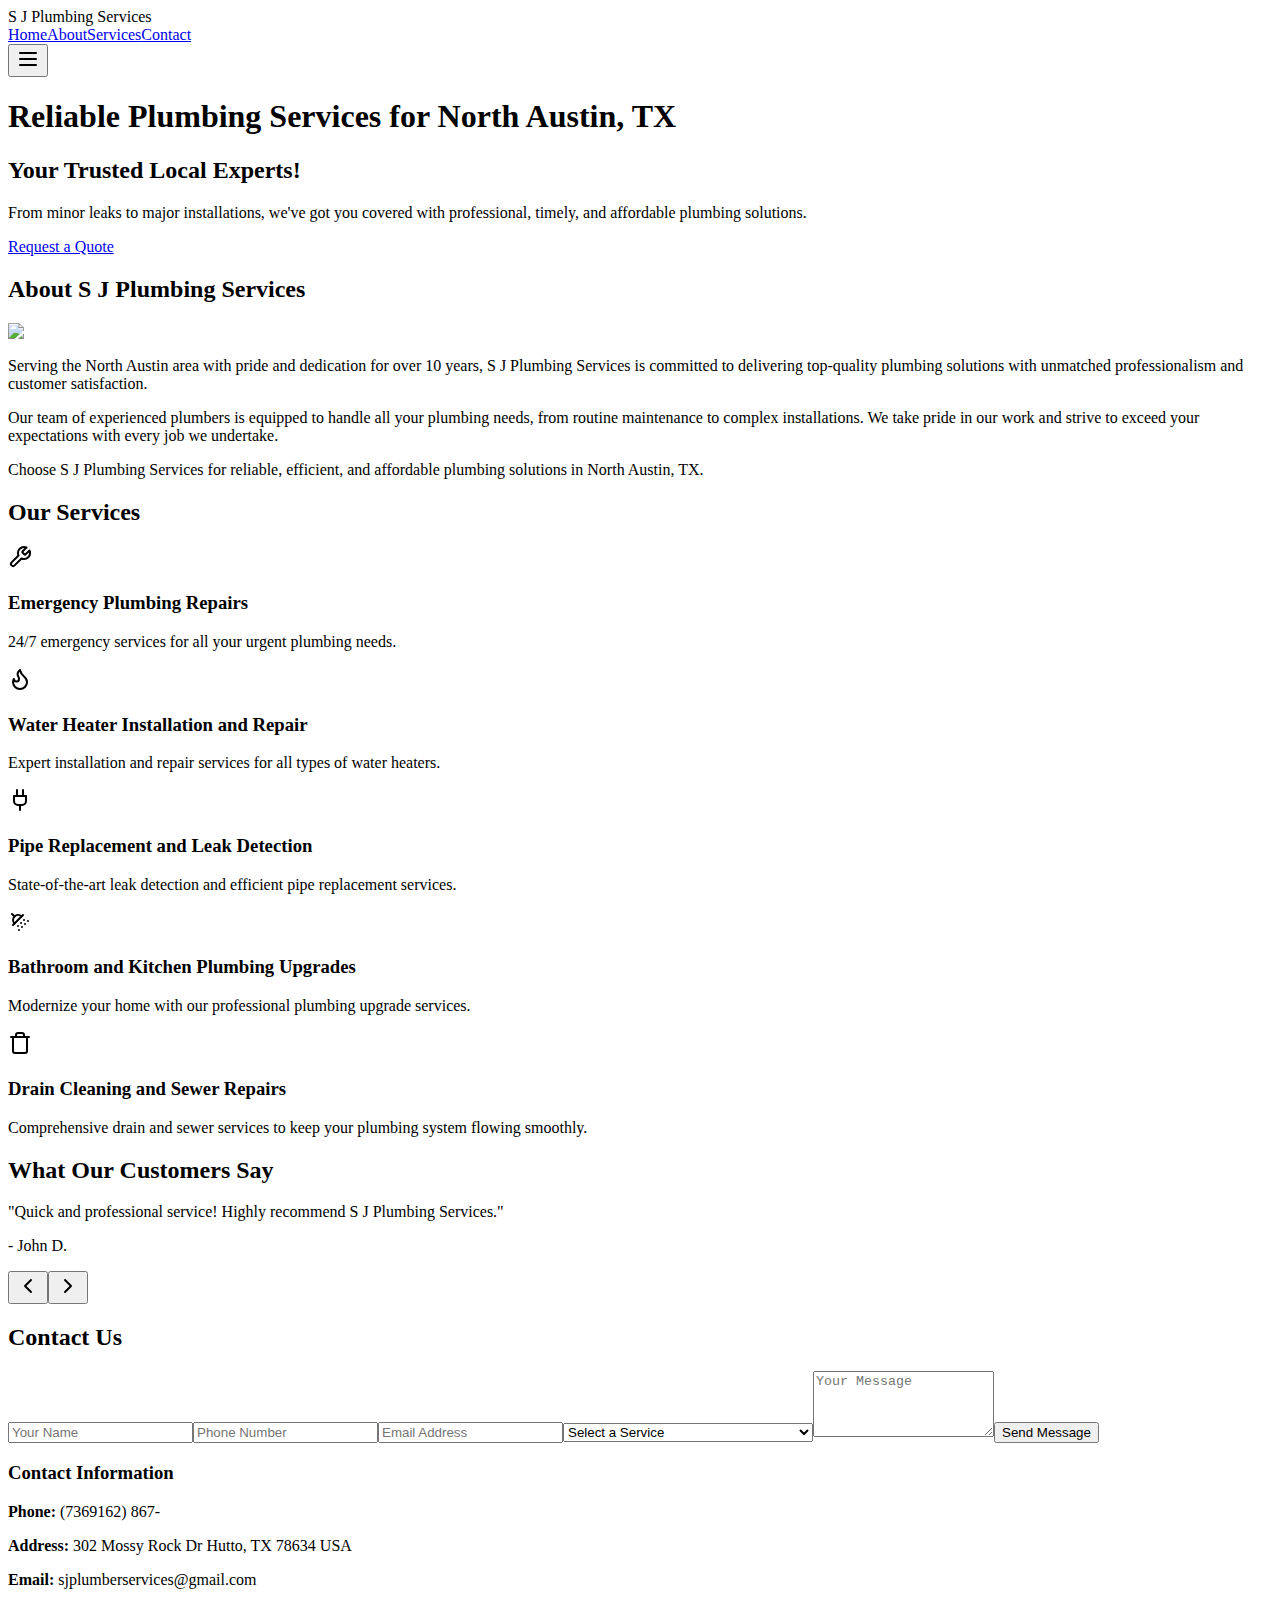
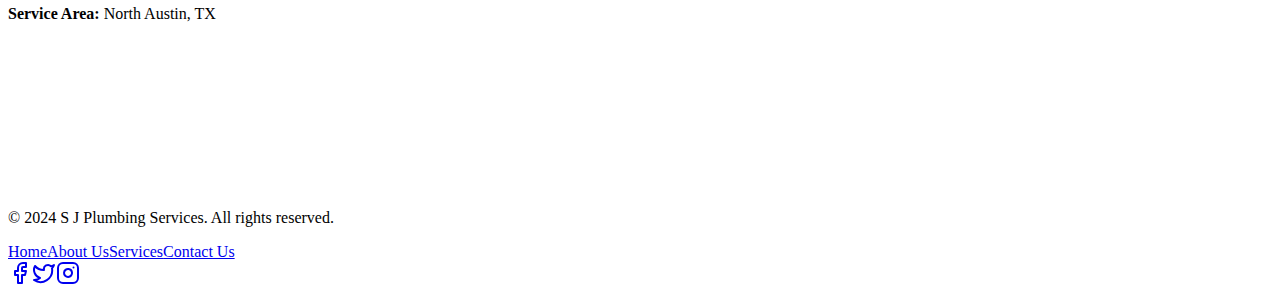
==== commit 2d6000bc: "fix out" ====
--- a/index.html
+++ b/index.html
@@ -1 +1 @@
-<!DOCTYPE html><html lang="en"><head><meta charSet="utf-8"/><meta name="viewport" content="width=device-width, initial-scale=1"/><link rel="preload" href="/_next/static/media/4de1fea1a954a5b6-s.p.woff2" as="font" crossorigin="" type="font/woff2"/><link rel="preload" href="/_next/static/media/6d664cce900333ee-s.p.woff2" as="font" crossorigin="" type="font/woff2"/><link rel="preload" href="/_next/static/media/7ff6869a1704182a-s.p.woff2" as="font" crossorigin="" type="font/woff2"/><link rel="stylesheet" href="/_next/static/css/a18417a79520d24b.css" data-precedence="next"/><link rel="preload" as="script" fetchPriority="low" href="/_next/static/chunks/webpack-eb71513f46f252b9.js"/><script src="/_next/static/chunks/fd9d1056-5d5da651f5c94556.js" async=""></script><script src="/_next/static/chunks/117-01521397c9b14b08.js" async=""></script><script src="/_next/static/chunks/main-app-1c453def1527fe68.js" async=""></script><script src="/_next/static/chunks/142-3243acdae2351a38.js" async=""></script><script src="/_next/static/chunks/app/page-d0a3454e4c51d1b6.js" async=""></script><title>S J Plumbing Services - Your Trusted Local Experts in North Austin, TX</title><meta name="description" content="Professional plumbing services in North Austin, TX. From minor leaks to major installations, we offer timely and affordable solutions."/><link rel="icon" href="/favicon.ico" type="image/x-icon" sizes="16x16"/><meta name="next-size-adjust"/><script src="/_next/static/chunks/polyfills-42372ed130431b0a.js" noModule=""></script></head><body class="__className_1dd84e"><main class="flex min-h-screen flex-col"><header class="w-full bg-white shadow-md fixed top-0 z-10"><nav class="container mx-auto px-4 sm:px-6 py-3"><div class="flex items-center justify-between"><div class="text-xl sm:text-2xl font-bold text-blue-600">S J Plumbing Services</div><div class="hidden md:flex space-x-4"><a class="text-gray-800 hover:text-blue-600" href="#">Home</a><a class="text-gray-800 hover:text-blue-600" href="#about">About</a><a class="text-gray-800 hover:text-blue-600" href="#services">Services</a><a class="text-gray-800 hover:text-blue-600" href="#contact">Contact</a></div><button class="md:hidden" aria-label="Toggle menu"><svg xmlns="http://www.w3.org/2000/svg" width="24" height="24" viewBox="0 0 24 24" fill="none" stroke="currentColor" stroke-width="2" stroke-linecap="round" stroke-linejoin="round" class="lucide lucide-menu"><line x1="4" x2="20" y1="12" y2="12"></line><line x1="4" x2="20" y1="6" y2="6"></line><line x1="4" x2="20" y1="18" y2="18"></line></svg></button></div></nav></header><section class="w-full bg-blue-600 text-white pt-16"><div class="container mx-auto px-4 sm:px-6 py-12 sm:py-16 text-center"><h1 class="text-3xl sm:text-4xl md:text-5xl font-bold mb-4">Reliable Plumbing Services for North Austin, TX</h1><h2 class="text-xl sm:text-2xl md:text-3xl mb-6 sm:mb-8">Your Trusted Local Experts!</h2><p class="text-lg sm:text-xl mb-6 sm:mb-8">From minor leaks to major installations, we&#x27;ve got you covered with professional, timely, and affordable plumbing solutions.</p><a class="bg-orange-500 hover:bg-orange-600 text-white font-bold py-3 px-6 rounded-full text-lg transition duration-300" href="#contact">Request a Quote</a></div></section><section id="about" class="w-full bg-white py-12 sm:py-16"><div class="container mx-auto px-4 sm:px-6"><h2 class="text-2xl sm:text-3xl font-bold text-center mb-8">About S J Plumbing Services</h2><div class="flex flex-col md:flex-row items-center justify-between"><div class="md:w-1/3 mb-8 md:mb-0"><img alt="S J Plumbing Team or a representative plumbing image" loading="lazy" width="500" height="500" decoding="async" data-nimg="1" class="rounded-lg shadow-lg w-full h-auto" style="color:transparent" srcSet="/_next/image?url=%2Fimage.png&amp;w=640&amp;q=75 1x, /_next/image?url=%2Fimage.png&amp;w=1080&amp;q=75 2x" src="/_next/image?url=%2Fimage.png&amp;w=1080&amp;q=75"/></div><div class="md:w-1/2 md:pl-8"><p class="text-base sm:text-lg mb-4">Serving the North Austin area with pride and dedication for over 10 years, S J Plumbing Services is committed to delivering top-quality plumbing solutions with unmatched professionalism and customer satisfaction.</p><p class="text-base sm:text-lg mb-4">Our team of experienced plumbers is equipped to handle all your plumbing needs, from routine maintenance to complex installations. We take pride in our work and strive to exceed your expectations with every job we undertake.</p><p class="text-base sm:text-lg font-semibold">Choose S J Plumbing Services for reliable, efficient, and affordable plumbing solutions in North Austin, TX.</p></div></div></div></section><section id="services" class="w-full bg-gray-100 py-12 sm:py-16"><div class="container mx-auto px-4 sm:px-6"><h2 class="text-2xl sm:text-3xl font-bold text-center mb-8 sm:mb-12">Our Services</h2><div class="grid grid-cols-1 sm:grid-cols-2 lg:grid-cols-3 gap-6 sm:gap-8"><div class="bg-white p-6 rounded-lg shadow-md"><svg xmlns="http://www.w3.org/2000/svg" width="24" height="24" viewBox="0 0 24 24" fill="none" stroke="currentColor" stroke-width="2" stroke-linecap="round" stroke-linejoin="round" class="lucide lucide-wrench w-12 h-12 text-blue-600 mb-4"><path d="M14.7 6.3a1 1 0 0 0 0 1.4l1.6 1.6a1 1 0 0 0 1.4 0l3.77-3.77a6 6 0 0 1-7.94 7.94l-6.91 6.91a2.12 2.12 0 0 1-3-3l6.91-6.91a6 6 0 0 1 7.94-7.94l-3.76 3.76z"></path></svg><h3 class="text-lg sm:text-xl font-semibold mb-2">Emergency Plumbing Repairs</h3><p class="text-gray-600 text-sm sm:text-base">24/7 emergency services for all your urgent plumbing needs.</p></div><div class="bg-white p-6 rounded-lg shadow-md"><svg xmlns="http://www.w3.org/2000/svg" width="24" height="24" viewBox="0 0 24 24" fill="none" stroke="currentColor" stroke-width="2" stroke-linecap="round" stroke-linejoin="round" class="lucide lucide-flame w-12 h-12 text-blue-600 mb-4"><path d="M8.5 14.5A2.5 2.5 0 0 0 11 12c0-1.38-.5-2-1-3-1.072-2.143-.224-4.054 2-6 .5 2.5 2 4.9 4 6.5 2 1.6 3 3.5 3 5.5a7 7 0 1 1-14 0c0-1.153.433-2.294 1-3a2.5 2.5 0 0 0 2.5 2.5z"></path></svg><h3 class="text-lg sm:text-xl font-semibold mb-2">Water Heater Installation and Repair</h3><p class="text-gray-600 text-sm sm:text-base">Expert installation and repair services for all types of water heaters.</p></div><div class="bg-white p-6 rounded-lg shadow-md"><svg xmlns="http://www.w3.org/2000/svg" width="24" height="24" viewBox="0 0 24 24" fill="none" stroke="currentColor" stroke-width="2" stroke-linecap="round" stroke-linejoin="round" class="lucide lucide-plug w-12 h-12 text-blue-600 mb-4"><path d="M12 22v-5"></path><path d="M9 8V2"></path><path d="M15 8V2"></path><path d="M18 8v5a4 4 0 0 1-4 4h-4a4 4 0 0 1-4-4V8Z"></path></svg><h3 class="text-lg sm:text-xl font-semibold mb-2">Pipe Replacement and Leak Detection</h3><p class="text-gray-600 text-sm sm:text-base">State-of-the-art leak detection and efficient pipe replacement services.</p></div><div class="bg-white p-6 rounded-lg shadow-md"><svg xmlns="http://www.w3.org/2000/svg" width="24" height="24" viewBox="0 0 24 24" fill="none" stroke="currentColor" stroke-width="2" stroke-linecap="round" stroke-linejoin="round" class="lucide lucide-shower-head w-12 h-12 text-blue-600 mb-4"><path d="m4 4 2.5 2.5"></path><path d="M13.5 6.5a4.95 4.95 0 0 0-7 7"></path><path d="M15 5 5 15"></path><path d="M14 17v.01"></path><path d="M10 16v.01"></path><path d="M13 13v.01"></path><path d="M16 10v.01"></path><path d="M11 20v.01"></path><path d="M17 14v.01"></path><path d="M20 11v.01"></path></svg><h3 class="text-lg sm:text-xl font-semibold mb-2">Bathroom and Kitchen Plumbing Upgrades</h3><p class="text-gray-600 text-sm sm:text-base">Modernize your home with our professional plumbing upgrade services.</p></div><div class="bg-white p-6 rounded-lg shadow-md"><svg xmlns="http://www.w3.org/2000/svg" width="24" height="24" viewBox="0 0 24 24" fill="none" stroke="currentColor" stroke-width="2" stroke-linecap="round" stroke-linejoin="round" class="lucide lucide-trash w-12 h-12 text-blue-600 mb-4"><path d="M3 6h18"></path><path d="M19 6v14c0 1-1 2-2 2H7c-1 0-2-1-2-2V6"></path><path d="M8 6V4c0-1 1-2 2-2h4c1 0 2 1 2 2v2"></path></svg><h3 class="text-lg sm:text-xl font-semibold mb-2">Drain Cleaning and Sewer Repairs</h3><p class="text-gray-600 text-sm sm:text-base">Comprehensive drain and sewer services to keep your plumbing system flowing smoothly.</p></div></div></div></section><section class="w-full bg-blue-600 text-white py-12 sm:py-16"><div class="container mx-auto px-4 sm:px-6"><h2 class="text-2xl sm:text-3xl font-bold text-center mb-8 sm:mb-12">What Our Customers Say</h2><div class="relative max-w-4xl mx-auto px-8 sm:px-12"><div class="text-center min-h-[150px] flex flex-col justify-center"><p class="text-lg sm:text-xl italic mb-4">&quot;<!-- -->Quick and professional service! Highly recommend S J Plumbing Services.<!-- -->&quot;</p><p class="font-semibold">- <!-- -->John D.</p></div><button class="absolute left-0 top-1/2 transform -translate-y-1/2 bg-blue-700 p-2 rounded-full" aria-label="Previous testimonial"><svg xmlns="http://www.w3.org/2000/svg" width="24" height="24" viewBox="0 0 24 24" fill="none" stroke="currentColor" stroke-width="2" stroke-linecap="round" stroke-linejoin="round" class="lucide lucide-chevron-left w-5 h-5 sm:w-6 sm:h-6"><path d="m15 18-6-6 6-6"></path></svg></button><button class="absolute right-0 top-1/2 transform -translate-y-1/2 bg-blue-700 p-2 rounded-full" aria-label="Next testimonial"><svg xmlns="http://www.w3.org/2000/svg" width="24" height="24" viewBox="0 0 24 24" fill="none" stroke="currentColor" stroke-width="2" stroke-linecap="round" stroke-linejoin="round" class="lucide lucide-chevron-right w-5 h-5 sm:w-6 sm:h-6"><path d="m9 18 6-6-6-6"></path></svg></button></div></div></section><section id="contact" class="w-full bg-white py-12 sm:py-16"><div class="container mx-auto px-4 sm:px-6"><h2 class="text-2xl sm:text-3xl font-bold text-center mb-8 sm:mb-12">Contact Us</h2><div class="flex flex-col md:flex-row justify-between"><div class="md:w-1/2 mb-8 md:mb-0"><form class="space-y-4"><input type="text" placeholder="Your Name" class="w-full p-2 border border-gray-300 rounded" required="" name="name" value=""/><input type="tel" placeholder="Phone Number" class="w-full p-2 border border-gray-300 rounded" required="" name="phone" value=""/><input type="email" placeholder="Email Address" class="w-full p-2 border border-gray-300 rounded" required="" name="email" value=""/><select name="service" class="w-full p-2 border border-gray-300 rounded" required=""><option value="" selected="">Select a Service</option><option value="emergency">Emergency Plumbing Repairs</option><option value="waterheater">Water Heater Services</option><option value="pipes">Pipe Replacement and Leak Detection</option><option value="upgrades">Bathroom and Kitchen Upgrades</option><option value="drain">Drain Cleaning and Sewer Repairs</option></select><textarea name="message" placeholder="Your Message" class="w-full p-2 border border-gray-300 rounded" rows="4" required=""></textarea><button type="submit" class="w-full sm:w-auto bg-orange-500 hover:bg-orange-600 text-white font-bold py-2 px-4 rounded transition duration-300">Send Message</button></form></div><div class="md:w-1/2 md:pl-8"><h3 class="text-xl font-semibold mb-4">Contact Information</h3><p class="mb-2"><strong>Phone:</strong> (7369162) 867-</p><p class="mb-2"><strong>Address:</strong> 302 Mossy Rock Dr Hutto, TX 78634 USA</p><p class="mb-2"><strong>Email:</strong> sjplumberservices@gmail.com</p><p class="mb-4"><strong>Service Area:</strong> North Austin, TX</p><div class="aspect-w-16 aspect-h-9"><iframe src="https://www.google.com/maps/embed?pb=!1m18!1m12!1m3!1d3436.7427161605196!2d-97.54183772264487!3d30.528313474683415!2m3!1f0!2f0!3f0!3m2!1i1024!2i768!4f13.1!3m3!1m2!1s0x8644db6e274e93dd%3A0x3fa6a55e93957d4a!2s302%20Mossy%20Rock%20Dr%2C%20Hutto%2C%20TX%2078634!5e0!3m2!1sen!2sus!4v1733288643573!5m2!1sen!2sus" width="100%" height="100%" style="border:0" allowFullScreen="" loading="lazy"></iframe></div></div></div></div></section><footer class="w-full bg-gray-800 text-white py-8"><div class="container mx-auto px-4 sm:px-6"><div class="flex flex-col md:flex-row justify-between items-center"><div class="mb-4 md:mb-0 text-center md:text-left"><p>© 2024 S J Plumbing Services. All rights reserved.</p></div><div class="flex flex-wrap justify-center space-x-4 mb-4 md:mb-0"><a class="hover:text-blue-400" href="/">Home</a><a class="hover:text-blue-400" href="#about">About Us</a><a class="hover:text-blue-400" href="#services">Services</a><a class="hover:text-blue-400" href="#contact">Contact Us</a></div><div class="flex space-x-4"><a href="#" class="hover:text-blue-400"><svg xmlns="http://www.w3.org/2000/svg" width="24" height="24" viewBox="0 0 24 24" fill="none" stroke="currentColor" stroke-width="2" stroke-linecap="round" stroke-linejoin="round" class="lucide lucide-facebook w-6 h-6"><path d="M18 2h-3a5 5 0 0 0-5 5v3H7v4h3v8h4v-8h3l1-4h-4V7a1 1 0 0 1 1-1h3z"></path></svg></a><a href="#" class="hover:text-blue-400"><svg xmlns="http://www.w3.org/2000/svg" width="24" height="24" viewBox="0 0 24 24" fill="none" stroke="currentColor" stroke-width="2" stroke-linecap="round" stroke-linejoin="round" class="lucide lucide-twitter w-6 h-6"><path d="M22 4s-.7 2.1-2 3.4c1.6 10-9.4 17.3-18 11.6 2.2.1 4.4-.6 6-2C3 15.5.5 9.6 3 5c2.2 2.6 5.6 4.1 9 4-.9-4.2 4-6.6 7-3.8 1.1 0 3-1.2 3-1.2z"></path></svg></a><a href="#" class="hover:text-blue-400"><svg xmlns="http://www.w3.org/2000/svg" width="24" height="24" viewBox="0 0 24 24" fill="none" stroke="currentColor" stroke-width="2" stroke-linecap="round" stroke-linejoin="round" class="lucide lucide-instagram w-6 h-6"><rect width="20" height="20" x="2" y="2" rx="5" ry="5"></rect><path d="M16 11.37A4 4 0 1 1 12.63 8 4 4 0 0 1 16 11.37z"></path><line x1="17.5" x2="17.51" y1="6.5" y2="6.5"></line></svg></a></div></div></div></footer></main><script src="/_next/static/chunks/webpack-eb71513f46f252b9.js" async=""></script><script>(self.__next_f=self.__next_f||[]).push([0]);self.__next_f.push([2,null])</script><script>self.__next_f.push([1,"1:HL[\"/_next/static/media/4de1fea1a954a5b6-s.p.woff2\",\"font\",{\"crossOrigin\":\"\",\"type\":\"font/woff2\"}]\n2:HL[\"/_next/static/media/6d664cce900333ee-s.p.woff2\",\"font\",{\"crossOrigin\":\"\",\"type\":\"font/woff2\"}]\n3:HL[\"/_next/static/media/7ff6869a1704182a-s.p.woff2\",\"font\",{\"crossOrigin\":\"\",\"type\":\"font/woff2\"}]\n4:HL[\"/_next/static/css/a18417a79520d24b.css\",\"style\"]\n"])</script><script>self.__next_f.push([1,"5:I[2846,[],\"\"]\n7:I[35,[\"142\",\"static/chunks/142-3243acdae2351a38.js\",\"931\",\"static/chunks/app/page-d0a3454e4c51d1b6.js\"],\"default\"]\n8:I[2972,[\"142\",\"static/chunks/142-3243acdae2351a38.js\",\"931\",\"static/chunks/app/page-d0a3454e4c51d1b6.js\"],\"\"]\n9:I[5878,[\"142\",\"static/chunks/142-3243acdae2351a38.js\",\"931\",\"static/chunks/app/page-d0a3454e4c51d1b6.js\"],\"Image\"]\na:I[5185,[\"142\",\"static/chunks/142-3243acdae2351a38.js\",\"931\",\"static/chunks/app/page-d0a3454e4c51d1b6.js\"],\"default\"]\nb:I[2573,[\"142\",\"static/chunks/142-3243acdae2351a38.js\",\"931\",\"static/chunks/app/page-d0a3454e4c51d1b6.js\"],\"default\"]\nc:I[4707,[],\"\"]\nd:I[6423,[],\"\"]\nf:I[1060,[],\"\"]\n10:[]\n"])</script><script>self.__next_f.push([1,"0:[\"$\",\"$L5\",null,{\"buildId\":\"Nnic7uh8Fh6U8SV3Yvu4m\",\"assetPrefix\":\"\",\"urlParts\":[\"\",\"\"],\"initialTree\":[\"\",{\"children\":[\"__PAGE__\",{}]},\"$undefined\",\"$undefined\",true],\"initialSeedData\":[\"\",{\"children\":[\"__PAGE__\",{},[[\"$L6\",[\"$\",\"main\",null,{\"className\":\"flex min-h-screen flex-col\",\"children\":[[\"$\",\"$L7\",null,{}],[\"$\",\"section\",null,{\"className\":\"w-full bg-blue-600 text-white pt-16\",\"children\":[\"$\",\"div\",null,{\"className\":\"container mx-auto px-4 sm:px-6 py-12 sm:py-16 text-center\",\"children\":[[\"$\",\"h1\",null,{\"className\":\"text-3xl sm:text-4xl md:text-5xl font-bold mb-4\",\"children\":\"Reliable Plumbing Services for North Austin, TX\"}],[\"$\",\"h2\",null,{\"className\":\"text-xl sm:text-2xl md:text-3xl mb-6 sm:mb-8\",\"children\":\"Your Trusted Local Experts!\"}],[\"$\",\"p\",null,{\"className\":\"text-lg sm:text-xl mb-6 sm:mb-8\",\"children\":\"From minor leaks to major installations, we've got you covered with professional, timely, and affordable plumbing solutions.\"}],[\"$\",\"$L8\",null,{\"href\":\"#contact\",\"className\":\"bg-orange-500 hover:bg-orange-600 text-white font-bold py-3 px-6 rounded-full text-lg transition duration-300\",\"children\":\"Request a Quote\"}]]}]}],[\"$\",\"section\",null,{\"id\":\"about\",\"className\":\"w-full bg-white py-12 sm:py-16\",\"children\":[\"$\",\"div\",null,{\"className\":\"container mx-auto px-4 sm:px-6\",\"children\":[[\"$\",\"h2\",null,{\"className\":\"text-2xl sm:text-3xl font-bold text-center mb-8\",\"children\":\"About S J Plumbing Services\"}],[\"$\",\"div\",null,{\"className\":\"flex flex-col md:flex-row items-center justify-between\",\"children\":[[\"$\",\"div\",null,{\"className\":\"md:w-1/3 mb-8 md:mb-0\",\"children\":[\"$\",\"$L9\",null,{\"src\":\"/image.png\",\"alt\":\"S J Plumbing Team or a representative plumbing image\",\"width\":500,\"height\":500,\"className\":\"rounded-lg shadow-lg w-full h-auto\"}]}],[\"$\",\"div\",null,{\"className\":\"md:w-1/2 md:pl-8\",\"children\":[[\"$\",\"p\",null,{\"className\":\"text-base sm:text-lg mb-4\",\"children\":\"Serving the North Austin area with pride and dedication for over 10 years, S J Plumbing Services is committed to delivering top-quality plumbing solutions with unmatched professionalism and customer satisfaction.\"}],[\"$\",\"p\",null,{\"className\":\"text-base sm:text-lg mb-4\",\"children\":\"Our team of experienced plumbers is equipped to handle all your plumbing needs, from routine maintenance to complex installations. We take pride in our work and strive to exceed your expectations with every job we undertake.\"}],[\"$\",\"p\",null,{\"className\":\"text-base sm:text-lg font-semibold\",\"children\":\"Choose S J Plumbing Services for reliable, efficient, and affordable plumbing solutions in North Austin, TX.\"}]]}]]}]]}]}],[\"$\",\"section\",null,{\"id\":\"services\",\"className\":\"w-full bg-gray-100 py-12 sm:py-16\",\"children\":[\"$\",\"div\",null,{\"className\":\"container mx-auto px-4 sm:px-6\",\"children\":[[\"$\",\"h2\",null,{\"className\":\"text-2xl sm:text-3xl font-bold text-center mb-8 sm:mb-12\",\"children\":\"Our Services\"}],[\"$\",\"div\",null,{\"className\":\"grid grid-cols-1 sm:grid-cols-2 lg:grid-cols-3 gap-6 sm:gap-8\",\"children\":[[\"$\",\"div\",\"1\",{\"className\":\"bg-white p-6 rounded-lg shadow-md\",\"children\":[[\"$\",\"svg\",null,{\"xmlns\":\"http://www.w3.org/2000/svg\",\"width\":24,\"height\":24,\"viewBox\":\"0 0 24 24\",\"fill\":\"none\",\"stroke\":\"currentColor\",\"strokeWidth\":2,\"strokeLinecap\":\"round\",\"strokeLinejoin\":\"round\",\"className\":\"lucide lucide-wrench w-12 h-12 text-blue-600 mb-4\",\"children\":[[\"$\",\"path\",\"cbrjhi\",{\"d\":\"M14.7 6.3a1 1 0 0 0 0 1.4l1.6 1.6a1 1 0 0 0 1.4 0l3.77-3.77a6 6 0 0 1-7.94 7.94l-6.91 6.91a2.12 2.12 0 0 1-3-3l6.91-6.91a6 6 0 0 1 7.94-7.94l-3.76 3.76z\"}],\"$undefined\"]}],[\"$\",\"h3\",null,{\"className\":\"text-lg sm:text-xl font-semibold mb-2\",\"children\":\"Emergency Plumbing Repairs\"}],[\"$\",\"p\",null,{\"className\":\"text-gray-600 text-sm sm:text-base\",\"children\":\"24/7 emergency services for all your urgent plumbing needs.\"}]]}],[\"$\",\"div\",\"2\",{\"className\":\"bg-white p-6 rounded-lg shadow-md\",\"children\":[[\"$\",\"svg\",null,{\"xmlns\":\"http://www.w3.org/2000/svg\",\"width\":24,\"height\":24,\"viewBox\":\"0 0 24 24\",\"fill\":\"none\",\"stroke\":\"currentColor\",\"strokeWidth\":2,\"strokeLinecap\":\"round\",\"strokeLinejoin\":\"round\",\"className\":\"lucide lucide-flame w-12 h-12 text-blue-600 mb-4\",\"children\":[[\"$\",\"path\",\"96xj49\",{\"d\":\"M8.5 14.5A2.5 2.5 0 0 0 11 12c0-1.38-.5-2-1-3-1.072-2.143-.224-4.054 2-6 .5 2.5 2 4.9 4 6.5 2 1.6 3 3.5 3 5.5a7 7 0 1 1-14 0c0-1.153.433-2.294 1-3a2.5 2.5 0 0 0 2.5 2.5z\"}],\"$undefined\"]}],[\"$\",\"h3\",null,{\"className\":\"text-lg sm:text-xl font-semibold mb-2\",\"children\":\"Water Heater Installation and Repair\"}],[\"$\",\"p\",null,{\"className\":\"text-gray-600 text-sm sm:text-base\",\"children\":\"Expert installation and repair services for all types of water heaters.\"}]]}],[\"$\",\"div\",\"3\",{\"className\":\"bg-white p-6 rounded-lg shadow-md\",\"children\":[[\"$\",\"svg\",null,{\"xmlns\":\"http://www.w3.org/2000/svg\",\"width\":24,\"height\":24,\"viewBox\":\"0 0 24 24\",\"fill\":\"none\",\"stroke\":\"currentColor\",\"strokeWidth\":2,\"strokeLinecap\":\"round\",\"strokeLinejoin\":\"round\",\"className\":\"lucide lucide-plug w-12 h-12 text-blue-600 mb-4\",\"children\":[[\"$\",\"path\",\"1ega77\",{\"d\":\"M12 22v-5\"}],[\"$\",\"path\",\"14iosj\",{\"d\":\"M9 8V2\"}],[\"$\",\"path\",\"18g5xt\",{\"d\":\"M15 8V2\"}],[\"$\",\"path\",\"osxo6l\",{\"d\":\"M18 8v5a4 4 0 0 1-4 4h-4a4 4 0 0 1-4-4V8Z\"}],\"$undefined\"]}],[\"$\",\"h3\",null,{\"className\":\"text-lg sm:text-xl font-semibold mb-2\",\"children\":\"Pipe Replacement and Leak Detection\"}],[\"$\",\"p\",null,{\"className\":\"text-gray-600 text-sm sm:text-base\",\"children\":\"State-of-the-art leak detection and efficient pipe replacement services.\"}]]}],[\"$\",\"div\",\"4\",{\"className\":\"bg-white p-6 rounded-lg shadow-md\",\"children\":[[\"$\",\"svg\",null,{\"xmlns\":\"http://www.w3.org/2000/svg\",\"width\":24,\"height\":24,\"viewBox\":\"0 0 24 24\",\"fill\":\"none\",\"stroke\":\"currentColor\",\"strokeWidth\":2,\"strokeLinecap\":\"round\",\"strokeLinejoin\":\"round\",\"className\":\"lucide lucide-shower-head w-12 h-12 text-blue-600 mb-4\",\"children\":[[\"$\",\"path\",\"uv2vmf\",{\"d\":\"m4 4 2.5 2.5\"}],[\"$\",\"path\",\"frdkwv\",{\"d\":\"M13.5 6.5a4.95 4.95 0 0 0-7 7\"}],[\"$\",\"path\",\"1ag8rq\",{\"d\":\"M15 5 5 15\"}],[\"$\",\"path\",\"eokfpp\",{\"d\":\"M14 17v.01\"}],[\"$\",\"path\",\"14uyyl\",{\"d\":\"M10 16v.01\"}],[\"$\",\"path\",\"1v1k97\",{\"d\":\"M13 13v.01\"}],[\"$\",\"path\",\"5169yg\",{\"d\":\"M16 10v.01\"}],[\"$\",\"path\",\"cj92p8\",{\"d\":\"M11 20v.01\"}],[\"$\",\"path\",\"11cswd\",{\"d\":\"M17 14v.01\"}],[\"$\",\"path\",\"19e0od\",{\"d\":\"M20 11v.01\"}],\"$undefined\"]}],[\"$\",\"h3\",null,{\"className\":\"text-lg sm:text-xl font-semibold mb-2\",\"children\":\"Bathroom and Kitchen Plumbing Upgrades\"}],[\"$\",\"p\",null,{\"className\":\"text-gray-600 text-sm sm:text-base\",\"children\":\"Modernize your home with our professional plumbing upgrade services.\"}]]}],[\"$\",\"div\",\"5\",{\"className\":\"bg-white p-6 rounded-lg shadow-md\",\"children\":[[\"$\",\"svg\",null,{\"xmlns\":\"http://www.w3.org/2000/svg\",\"width\":24,\"height\":24,\"viewBox\":\"0 0 24 24\",\"fill\":\"none\",\"stroke\":\"currentColor\",\"strokeWidth\":2,\"strokeLinecap\":\"round\",\"strokeLinejoin\":\"round\",\"className\":\"lucide lucide-trash w-12 h-12 text-blue-600 mb-4\",\"children\":[[\"$\",\"path\",\"d0wm0j\",{\"d\":\"M3 6h18\"}],[\"$\",\"path\",\"4alrt4\",{\"d\":\"M19 6v14c0 1-1 2-2 2H7c-1 0-2-1-2-2V6\"}],[\"$\",\"path\",\"v07s0e\",{\"d\":\"M8 6V4c0-1 1-2 2-2h4c1 0 2 1 2 2v2\"}],\"$undefined\"]}],[\"$\",\"h3\",null,{\"className\":\"text-lg sm:text-xl font-semibold mb-2\",\"children\":\"Drain Cleaning and Sewer Repairs\"}],[\"$\",\"p\",null,{\"className\":\"text-gray-600 text-sm sm:text-base\",\"children\":\"Comprehensive drain and sewer services to keep your plumbing system flowing smoothly.\"}]]}]]}]]}]}],[\"$\",\"$La\",null,{}],[\"$\",\"$Lb\",null,{}],[\"$\",\"footer\",null,{\"className\":\"w-full bg-gray-800 text-white py-8\",\"children\":[\"$\",\"div\",null,{\"className\":\"container mx-auto px-4 sm:px-6\",\"children\":[\"$\",\"div\",null,{\"className\":\"flex flex-col md:flex-row justify-between items-center\",\"children\":[[\"$\",\"div\",null,{\"className\":\"mb-4 md:mb-0 text-center md:text-left\",\"children\":[\"$\",\"p\",null,{\"children\":\"© 2024 S J Plumbing Services. All rights reserved.\"}]}],[\"$\",\"div\",null,{\"className\":\"flex flex-wrap justify-center space-x-4 mb-4 md:mb-0\",\"children\":[[\"$\",\"$L8\",null,{\"href\":\"/\",\"className\":\"hover:text-blue-400\",\"children\":\"Home\"}],[\"$\",\"$L8\",null,{\"href\":\"#about\",\"className\":\"hover:text-blue-400\",\"children\":\"About Us\"}],[\"$\",\"$L8\",null,{\"href\":\"#services\",\"className\":\"hover:text-blue-400\",\"children\":\"Services\"}],[\"$\",\"$L8\",null,{\"href\":\"#contact\",\"className\":\"hover:text-blue-400\",\"children\":\"Contact Us\"}]]}],[\"$\",\"div\",null,{\"className\":\"flex space-x-4\",\"children\":[[\"$\",\"a\",null,{\"href\":\"#\",\"className\":\"hover:text-blue-400\",\"children\":[\"$\",\"svg\",null,{\"xmlns\":\"http://www.w3.org/2000/svg\",\"width\":24,\"height\":24,\"viewBox\":\"0 0 24 24\",\"fill\":\"none\",\"stroke\":\"currentColor\",\"strokeWidth\":2,\"strokeLinecap\":\"round\",\"strokeLinejoin\":\"round\",\"className\":\"lucide lucide-facebook w-6 h-6\",\"children\":[[\"$\",\"path\",\"1jg4f8\",{\"d\":\"M18 2h-3a5 5 0 0 0-5 5v3H7v4h3v8h4v-8h3l1-4h-4V7a1 1 0 0 1 1-1h3z\"}],\"$undefined\"]}]}],[\"$\",\"a\",null,{\"href\":\"#\",\"className\":\"hover:text-blue-400\",\"children\":[\"$\",\"svg\",null,{\"xmlns\":\"http://www.w3.org/2000/svg\",\"width\":24,\"height\":24,\"viewBox\":\"0 0 24 24\",\"fill\":\"none\",\"stroke\":\"currentColor\",\"strokeWidth\":2,\"strokeLinecap\":\"round\",\"strokeLinejoin\":\"round\",\"className\":\"lucide lucide-twitter w-6 h-6\",\"children\":[[\"$\",\"path\",\"pff0z6\",{\"d\":\"M22 4s-.7 2.1-2 3.4c1.6 10-9.4 17.3-18 11.6 2.2.1 4.4-.6 6-2C3 15.5.5 9.6 3 5c2.2 2.6 5.6 4.1 9 4-.9-4.2 4-6.6 7-3.8 1.1 0 3-1.2 3-1.2z\"}],\"$undefined\"]}]}],[\"$\",\"a\",null,{\"href\":\"#\",\"className\":\"hover:text-blue-400\",\"children\":[\"$\",\"svg\",null,{\"xmlns\":\"http://www.w3.org/2000/svg\",\"width\":24,\"height\":24,\"viewBox\":\"0 0 24 24\",\"fill\":\"none\",\"stroke\":\"currentColor\",\"strokeWidth\":2,\"strokeLinecap\":\"round\",\"strokeLinejoin\":\"round\",\"className\":\"lucide lucide-instagram w-6 h-6\",\"children\":[[\"$\",\"rect\",\"2e1cvw\",{\"width\":\"20\",\"height\":\"20\",\"x\":\"2\",\"y\":\"2\",\"rx\":\"5\",\"ry\":\"5\"}],[\"$\",\"path\",\"9exkf1\",{\"d\":\"M16 11.37A4 4 0 1 1 12.63 8 4 4 0 0 1 16 11.37z\"}],[\"$\",\"line\",\"r4j83e\",{\"x1\":\"17.5\",\"x2\":\"17.51\",\"y1\":\"6.5\",\"y2\":\"6.5\"}],\"$undefined\"]}]}]]}]]}]}]}]]}],null],null],null]},[[[[\"$\",\"link\",\"0\",{\"rel\":\"stylesheet\",\"href\":\"/_next/static/css/a18417a79520d24b.css\",\"precedence\":\"next\",\"crossOrigin\":\"$undefined\"}]],[\"$\",\"html\",null,{\"lang\":\"en\",\"children\":[\"$\",\"body\",null,{\"className\":\"__className_1dd84e\",\"children\":[\"$\",\"$Lc\",null,{\"parallelRouterKey\":\"children\",\"segmentPath\":[\"children\"],\"error\":\"$undefined\",\"errorStyles\":\"$undefined\",\"errorScripts\":\"$undefined\",\"template\":[\"$\",\"$Ld\",null,{}],\"templateStyles\":\"$undefined\",\"templateScripts\":\"$undefined\",\"notFound\":[[\"$\",\"title\",null,{\"children\":\"404: This page could not be found.\"}],[\"$\",\"div\",null,{\"style\":{\"fontFamily\":\"system-ui,\\\"Segoe UI\\\",Roboto,Helvetica,Arial,sans-serif,\\\"Apple Color Emoji\\\",\\\"Segoe UI Emoji\\\"\",\"height\":\"100vh\",\"textAlign\":\"center\",\"display\":\"flex\",\"flexDirection\":\"column\",\"alignItems\":\"center\",\"justifyContent\":\"center\"},\"children\":[\"$\",\"div\",null,{\"children\":[[\"$\",\"style\",null,{\"dangerouslySetInnerHTML\":{\"__html\":\"body{color:#000;background:#fff;margin:0}.next-error-h1{border-right:1px solid rgba(0,0,0,.3)}@media (prefers-color-scheme:dark){body{color:#fff;background:#000}.next-error-h1{border-right:1px solid rgba(255,255,255,.3)}}\"}}],[\"$\",\"h1\",null,{\"className\":\"next-error-h1\",\"style\":{\"display\":\"inline-block\",\"margin\":\"0 20px 0 0\",\"padding\":\"0 23px 0 0\",\"fontSize\":24,\"fontWeight\":500,\"verticalAlign\":\"top\",\"lineHeight\":\"49px\"},\"children\":\"404\"}],[\"$\",\"div\",null,{\"style\":{\"display\":\"inline-block\"},\"children\":[\"$\",\"h2\",null,{\"style\":{\"fontSize\":14,\"fontWeight\":400,\"lineHeight\":\"49px\",\"margin\":0},\"children\":\"This page could not be found.\"}]}]]}]}]],\"notFoundStyles\":[]}]}]}]],null],null],\"couldBeIntercepted\":false,\"initialHead\":[null,\"$Le\"],\"globalErrorComponent\":\"$f\",\"missingSlots\":\"$W10\"}]\n"])</script><script>self.__next_f.push([1,"e:[[\"$\",\"meta\",\"0\",{\"name\":\"viewport\",\"content\":\"width=device-width, initial-scale=1\"}],[\"$\",\"meta\",\"1\",{\"charSet\":\"utf-8\"}],[\"$\",\"title\",\"2\",{\"children\":\"S J Plumbing Services - Your Trusted Local Experts in North Austin, TX\"}],[\"$\",\"meta\",\"3\",{\"name\":\"description\",\"content\":\"Professional plumbing services in North Austin, TX. From minor leaks to major installations, we offer timely and affordable solutions.\"}],[\"$\",\"link\",\"4\",{\"rel\":\"icon\",\"href\":\"/favicon.ico\",\"type\":\"image/x-icon\",\"sizes\":\"16x16\"}],[\"$\",\"meta\",\"5\",{\"name\":\"next-size-adjust\"}]]\n6:null\n"])</script></body></html>+<!DOCTYPE html><html lang="en"><head><meta charSet="utf-8"/><meta name="viewport" content="width=device-width, initial-scale=1"/><link rel="preload" href="/sjplumbing/_next/static/media/4de1fea1a954a5b6-s.p.woff2" as="font" crossorigin="" type="font/woff2"/><link rel="preload" href="/sjplumbing/_next/static/media/6d664cce900333ee-s.p.woff2" as="font" crossorigin="" type="font/woff2"/><link rel="preload" href="/sjplumbing/_next/static/media/7ff6869a1704182a-s.p.woff2" as="font" crossorigin="" type="font/woff2"/><link rel="stylesheet" href="/sjplumbing/_next/static/css/5ea45171274aeb6b.css" data-precedence="next"/><link rel="preload" as="script" fetchPriority="low" href="/sjplumbing/_next/static/chunks/webpack-2cd925ba8c1a103d.js"/><script src="/sjplumbing/_next/static/chunks/fd9d1056-5d5da651f5c94556.js" async=""></script><script src="/sjplumbing/_next/static/chunks/117-5782e45c25c18679.js" async=""></script><script src="/sjplumbing/_next/static/chunks/main-app-1c453def1527fe68.js" async=""></script><script src="/sjplumbing/_next/static/chunks/142-bebf783af184e00b.js" async=""></script><script src="/sjplumbing/_next/static/chunks/app/page-d0a3454e4c51d1b6.js" async=""></script><title>S J Plumbing Services - Your Trusted Local Experts in North Austin, TX</title><meta name="description" content="Professional plumbing services in North Austin, TX. From minor leaks to major installations, we offer timely and affordable solutions."/><link rel="icon" href="/sjplumbing/favicon.ico" type="image/x-icon" sizes="16x16"/><meta name="next-size-adjust"/><script src="/sjplumbing/_next/static/chunks/polyfills-42372ed130431b0a.js" noModule=""></script></head><body class="__className_bd11c9"><main class="flex min-h-screen flex-col"><header class="w-full bg-white shadow-md fixed top-0 z-10"><nav class="container mx-auto px-4 sm:px-6 py-3"><div class="flex items-center justify-between"><div class="text-xl sm:text-2xl font-bold text-blue-600">S J Plumbing Services</div><div class="hidden md:flex space-x-4"><a class="text-gray-800 hover:text-blue-600" href="#">Home</a><a class="text-gray-800 hover:text-blue-600" href="#about">About</a><a class="text-gray-800 hover:text-blue-600" href="#services">Services</a><a class="text-gray-800 hover:text-blue-600" href="#contact">Contact</a></div><button class="md:hidden" aria-label="Toggle menu"><svg xmlns="http://www.w3.org/2000/svg" width="24" height="24" viewBox="0 0 24 24" fill="none" stroke="currentColor" stroke-width="2" stroke-linecap="round" stroke-linejoin="round" class="lucide lucide-menu"><line x1="4" x2="20" y1="12" y2="12"></line><line x1="4" x2="20" y1="6" y2="6"></line><line x1="4" x2="20" y1="18" y2="18"></line></svg></button></div></nav></header><section class="w-full bg-blue-600 text-white pt-16"><div class="container mx-auto px-4 sm:px-6 py-12 sm:py-16 text-center"><h1 class="text-3xl sm:text-4xl md:text-5xl font-bold mb-4">Reliable Plumbing Services for North Austin, TX</h1><h2 class="text-xl sm:text-2xl md:text-3xl mb-6 sm:mb-8">Your Trusted Local Experts!</h2><p class="text-lg sm:text-xl mb-6 sm:mb-8">From minor leaks to major installations, we&#x27;ve got you covered with professional, timely, and affordable plumbing solutions.</p><a class="bg-orange-500 hover:bg-orange-600 text-white font-bold py-3 px-6 rounded-full text-lg transition duration-300" href="#contact">Request a Quote</a></div></section><section id="about" class="w-full bg-white py-12 sm:py-16"><div class="container mx-auto px-4 sm:px-6"><h2 class="text-2xl sm:text-3xl font-bold text-center mb-8">About S J Plumbing Services</h2><div class="flex flex-col md:flex-row items-center justify-between"><div class="md:w-1/3 mb-8 md:mb-0"><img alt="S J Plumbing Team or a representative plumbing image" loading="lazy" width="500" height="500" decoding="async" data-nimg="1" class="rounded-lg shadow-lg w-full h-auto" style="color:transparent" srcSet="/sjplumbing/_next/image?url=%2Fimage.png&amp;w=640&amp;q=75 1x, /sjplumbing/_next/image?url=%2Fimage.png&amp;w=1080&amp;q=75 2x" src="/sjplumbing/_next/image?url=%2Fimage.png&amp;w=1080&amp;q=75"/></div><div class="md:w-1/2 md:pl-8"><p class="text-base sm:text-lg mb-4">Serving the North Austin area with pride and dedication for over 10 years, S J Plumbing Services is committed to delivering top-quality plumbing solutions with unmatched professionalism and customer satisfaction.</p><p class="text-base sm:text-lg mb-4">Our team of experienced plumbers is equipped to handle all your plumbing needs, from routine maintenance to complex installations. We take pride in our work and strive to exceed your expectations with every job we undertake.</p><p class="text-base sm:text-lg font-semibold">Choose S J Plumbing Services for reliable, efficient, and affordable plumbing solutions in North Austin, TX.</p></div></div></div></section><section id="services" class="w-full bg-gray-100 py-12 sm:py-16"><div class="container mx-auto px-4 sm:px-6"><h2 class="text-2xl sm:text-3xl font-bold text-center mb-8 sm:mb-12">Our Services</h2><div class="grid grid-cols-1 sm:grid-cols-2 lg:grid-cols-3 gap-6 sm:gap-8"><div class="bg-white p-6 rounded-lg shadow-md"><svg xmlns="http://www.w3.org/2000/svg" width="24" height="24" viewBox="0 0 24 24" fill="none" stroke="currentColor" stroke-width="2" stroke-linecap="round" stroke-linejoin="round" class="lucide lucide-wrench w-12 h-12 text-blue-600 mb-4"><path d="M14.7 6.3a1 1 0 0 0 0 1.4l1.6 1.6a1 1 0 0 0 1.4 0l3.77-3.77a6 6 0 0 1-7.94 7.94l-6.91 6.91a2.12 2.12 0 0 1-3-3l6.91-6.91a6 6 0 0 1 7.94-7.94l-3.76 3.76z"></path></svg><h3 class="text-lg sm:text-xl font-semibold mb-2">Emergency Plumbing Repairs</h3><p class="text-gray-600 text-sm sm:text-base">24/7 emergency services for all your urgent plumbing needs.</p></div><div class="bg-white p-6 rounded-lg shadow-md"><svg xmlns="http://www.w3.org/2000/svg" width="24" height="24" viewBox="0 0 24 24" fill="none" stroke="currentColor" stroke-width="2" stroke-linecap="round" stroke-linejoin="round" class="lucide lucide-flame w-12 h-12 text-blue-600 mb-4"><path d="M8.5 14.5A2.5 2.5 0 0 0 11 12c0-1.38-.5-2-1-3-1.072-2.143-.224-4.054 2-6 .5 2.5 2 4.9 4 6.5 2 1.6 3 3.5 3 5.5a7 7 0 1 1-14 0c0-1.153.433-2.294 1-3a2.5 2.5 0 0 0 2.5 2.5z"></path></svg><h3 class="text-lg sm:text-xl font-semibold mb-2">Water Heater Installation and Repair</h3><p class="text-gray-600 text-sm sm:text-base">Expert installation and repair services for all types of water heaters.</p></div><div class="bg-white p-6 rounded-lg shadow-md"><svg xmlns="http://www.w3.org/2000/svg" width="24" height="24" viewBox="0 0 24 24" fill="none" stroke="currentColor" stroke-width="2" stroke-linecap="round" stroke-linejoin="round" class="lucide lucide-plug w-12 h-12 text-blue-600 mb-4"><path d="M12 22v-5"></path><path d="M9 8V2"></path><path d="M15 8V2"></path><path d="M18 8v5a4 4 0 0 1-4 4h-4a4 4 0 0 1-4-4V8Z"></path></svg><h3 class="text-lg sm:text-xl font-semibold mb-2">Pipe Replacement and Leak Detection</h3><p class="text-gray-600 text-sm sm:text-base">State-of-the-art leak detection and efficient pipe replacement services.</p></div><div class="bg-white p-6 rounded-lg shadow-md"><svg xmlns="http://www.w3.org/2000/svg" width="24" height="24" viewBox="0 0 24 24" fill="none" stroke="currentColor" stroke-width="2" stroke-linecap="round" stroke-linejoin="round" class="lucide lucide-shower-head w-12 h-12 text-blue-600 mb-4"><path d="m4 4 2.5 2.5"></path><path d="M13.5 6.5a4.95 4.95 0 0 0-7 7"></path><path d="M15 5 5 15"></path><path d="M14 17v.01"></path><path d="M10 16v.01"></path><path d="M13 13v.01"></path><path d="M16 10v.01"></path><path d="M11 20v.01"></path><path d="M17 14v.01"></path><path d="M20 11v.01"></path></svg><h3 class="text-lg sm:text-xl font-semibold mb-2">Bathroom and Kitchen Plumbing Upgrades</h3><p class="text-gray-600 text-sm sm:text-base">Modernize your home with our professional plumbing upgrade services.</p></div><div class="bg-white p-6 rounded-lg shadow-md"><svg xmlns="http://www.w3.org/2000/svg" width="24" height="24" viewBox="0 0 24 24" fill="none" stroke="currentColor" stroke-width="2" stroke-linecap="round" stroke-linejoin="round" class="lucide lucide-trash w-12 h-12 text-blue-600 mb-4"><path d="M3 6h18"></path><path d="M19 6v14c0 1-1 2-2 2H7c-1 0-2-1-2-2V6"></path><path d="M8 6V4c0-1 1-2 2-2h4c1 0 2 1 2 2v2"></path></svg><h3 class="text-lg sm:text-xl font-semibold mb-2">Drain Cleaning and Sewer Repairs</h3><p class="text-gray-600 text-sm sm:text-base">Comprehensive drain and sewer services to keep your plumbing system flowing smoothly.</p></div></div></div></section><section class="w-full bg-blue-600 text-white py-12 sm:py-16"><div class="container mx-auto px-4 sm:px-6"><h2 class="text-2xl sm:text-3xl font-bold text-center mb-8 sm:mb-12">What Our Customers Say</h2><div class="relative max-w-4xl mx-auto px-8 sm:px-12"><div class="text-center min-h-[150px] flex flex-col justify-center"><p class="text-lg sm:text-xl italic mb-4">&quot;<!-- -->Quick and professional service! Highly recommend S J Plumbing Services.<!-- -->&quot;</p><p class="font-semibold">- <!-- -->John D.</p></div><button class="absolute left-0 top-1/2 transform -translate-y-1/2 bg-blue-700 p-2 rounded-full" aria-label="Previous testimonial"><svg xmlns="http://www.w3.org/2000/svg" width="24" height="24" viewBox="0 0 24 24" fill="none" stroke="currentColor" stroke-width="2" stroke-linecap="round" stroke-linejoin="round" class="lucide lucide-chevron-left w-5 h-5 sm:w-6 sm:h-6"><path d="m15 18-6-6 6-6"></path></svg></button><button class="absolute right-0 top-1/2 transform -translate-y-1/2 bg-blue-700 p-2 rounded-full" aria-label="Next testimonial"><svg xmlns="http://www.w3.org/2000/svg" width="24" height="24" viewBox="0 0 24 24" fill="none" stroke="currentColor" stroke-width="2" stroke-linecap="round" stroke-linejoin="round" class="lucide lucide-chevron-right w-5 h-5 sm:w-6 sm:h-6"><path d="m9 18 6-6-6-6"></path></svg></button></div></div></section><section id="contact" class="w-full bg-white py-12 sm:py-16"><div class="container mx-auto px-4 sm:px-6"><h2 class="text-2xl sm:text-3xl font-bold text-center mb-8 sm:mb-12">Contact Us</h2><div class="flex flex-col md:flex-row justify-between"><div class="md:w-1/2 mb-8 md:mb-0"><form class="space-y-4"><input type="text" placeholder="Your Name" class="w-full p-2 border border-gray-300 rounded" required="" name="name" value=""/><input type="tel" placeholder="Phone Number" class="w-full p-2 border border-gray-300 rounded" required="" name="phone" value=""/><input type="email" placeholder="Email Address" class="w-full p-2 border border-gray-300 rounded" required="" name="email" value=""/><select name="service" class="w-full p-2 border border-gray-300 rounded" required=""><option value="" selected="">Select a Service</option><option value="emergency">Emergency Plumbing Repairs</option><option value="waterheater">Water Heater Services</option><option value="pipes">Pipe Replacement and Leak Detection</option><option value="upgrades">Bathroom and Kitchen Upgrades</option><option value="drain">Drain Cleaning and Sewer Repairs</option></select><textarea name="message" placeholder="Your Message" class="w-full p-2 border border-gray-300 rounded" rows="4" required=""></textarea><button type="submit" class="w-full sm:w-auto bg-orange-500 hover:bg-orange-600 text-white font-bold py-2 px-4 rounded transition duration-300">Send Message</button></form></div><div class="md:w-1/2 md:pl-8"><h3 class="text-xl font-semibold mb-4">Contact Information</h3><p class="mb-2"><strong>Phone:</strong> (7369162) 867-</p><p class="mb-2"><strong>Address:</strong> 302 Mossy Rock Dr Hutto, TX 78634 USA</p><p class="mb-2"><strong>Email:</strong> sjplumberservices@gmail.com</p><p class="mb-4"><strong>Service Area:</strong> North Austin, TX</p><div class="aspect-w-16 aspect-h-9"><iframe src="https://www.google.com/maps/embed?pb=!1m18!1m12!1m3!1d3436.7427161605196!2d-97.54183772264487!3d30.528313474683415!2m3!1f0!2f0!3f0!3m2!1i1024!2i768!4f13.1!3m3!1m2!1s0x8644db6e274e93dd%3A0x3fa6a55e93957d4a!2s302%20Mossy%20Rock%20Dr%2C%20Hutto%2C%20TX%2078634!5e0!3m2!1sen!2sus!4v1733288643573!5m2!1sen!2sus" width="100%" height="100%" style="border:0" allowFullScreen="" loading="lazy"></iframe></div></div></div></div></section><footer class="w-full bg-gray-800 text-white py-8"><div class="container mx-auto px-4 sm:px-6"><div class="flex flex-col md:flex-row justify-between items-center"><div class="mb-4 md:mb-0 text-center md:text-left"><p>© 2024 S J Plumbing Services. All rights reserved.</p></div><div class="flex flex-wrap justify-center space-x-4 mb-4 md:mb-0"><a class="hover:text-blue-400" href="/sjplumbing">Home</a><a class="hover:text-blue-400" href="#about">About Us</a><a class="hover:text-blue-400" href="#services">Services</a><a class="hover:text-blue-400" href="#contact">Contact Us</a></div><div class="flex space-x-4"><a href="#" class="hover:text-blue-400"><svg xmlns="http://www.w3.org/2000/svg" width="24" height="24" viewBox="0 0 24 24" fill="none" stroke="currentColor" stroke-width="2" stroke-linecap="round" stroke-linejoin="round" class="lucide lucide-facebook w-6 h-6"><path d="M18 2h-3a5 5 0 0 0-5 5v3H7v4h3v8h4v-8h3l1-4h-4V7a1 1 0 0 1 1-1h3z"></path></svg></a><a href="#" class="hover:text-blue-400"><svg xmlns="http://www.w3.org/2000/svg" width="24" height="24" viewBox="0 0 24 24" fill="none" stroke="currentColor" stroke-width="2" stroke-linecap="round" stroke-linejoin="round" class="lucide lucide-twitter w-6 h-6"><path d="M22 4s-.7 2.1-2 3.4c1.6 10-9.4 17.3-18 11.6 2.2.1 4.4-.6 6-2C3 15.5.5 9.6 3 5c2.2 2.6 5.6 4.1 9 4-.9-4.2 4-6.6 7-3.8 1.1 0 3-1.2 3-1.2z"></path></svg></a><a href="#" class="hover:text-blue-400"><svg xmlns="http://www.w3.org/2000/svg" width="24" height="24" viewBox="0 0 24 24" fill="none" stroke="currentColor" stroke-width="2" stroke-linecap="round" stroke-linejoin="round" class="lucide lucide-instagram w-6 h-6"><rect width="20" height="20" x="2" y="2" rx="5" ry="5"></rect><path d="M16 11.37A4 4 0 1 1 12.63 8 4 4 0 0 1 16 11.37z"></path><line x1="17.5" x2="17.51" y1="6.5" y2="6.5"></line></svg></a></div></div></div></footer></main><script src="/sjplumbing/_next/static/chunks/webpack-2cd925ba8c1a103d.js" async=""></script><script>(self.__next_f=self.__next_f||[]).push([0]);self.__next_f.push([2,null])</script><script>self.__next_f.push([1,"1:HL[\"/sjplumbing/_next/static/media/4de1fea1a954a5b6-s.p.woff2\",\"font\",{\"crossOrigin\":\"\",\"type\":\"font/woff2\"}]\n2:HL[\"/sjplumbing/_next/static/media/6d664cce900333ee-s.p.woff2\",\"font\",{\"crossOrigin\":\"\",\"type\":\"font/woff2\"}]\n3:HL[\"/sjplumbing/_next/static/media/7ff6869a1704182a-s.p.woff2\",\"font\",{\"crossOrigin\":\"\",\"type\":\"font/woff2\"}]\n4:HL[\"/sjplumbing/_next/static/css/5ea45171274aeb6b.css\",\"style\"]\n"])</script><script>self.__next_f.push([1,"5:I[2846,[],\"\"]\n7:I[35,[\"142\",\"static/chunks/142-bebf783af184e00b.js\",\"931\",\"static/chunks/app/page-d0a3454e4c51d1b6.js\"],\"default\"]\n8:I[2972,[\"142\",\"static/chunks/142-bebf783af184e00b.js\",\"931\",\"static/chunks/app/page-d0a3454e4c51d1b6.js\"],\"\"]\n9:I[5878,[\"142\",\"static/chunks/142-bebf783af184e00b.js\",\"931\",\"static/chunks/app/page-d0a3454e4c51d1b6.js\"],\"Image\"]\na:I[5185,[\"142\",\"static/chunks/142-bebf783af184e00b.js\",\"931\",\"static/chunks/app/page-d0a3454e4c51d1b6.js\"],\"default\"]\nb:I[2573,[\"142\",\"static/chunks/142-bebf783af184e00b.js\",\"931\",\"static/chunks/app/page-d0a3454e4c51d1b6.js\"],\"default\"]\nc:I[4707,[],\"\"]\nd:I[6423,[],\"\"]\nf:I[1060,[],\"\"]\n10:[]\n"])</script><script>self.__next_f.push([1,"0:[\"$\",\"$L5\",null,{\"buildId\":\"hUt4bL8GOj1I0L-u6pJQQ\",\"assetPrefix\":\"/sjplumbing\",\"urlParts\":[\"\",\"\"],\"initialTree\":[\"\",{\"children\":[\"__PAGE__\",{}]},\"$undefined\",\"$undefined\",true],\"initialSeedData\":[\"\",{\"children\":[\"__PAGE__\",{},[[\"$L6\",[\"$\",\"main\",null,{\"className\":\"flex min-h-screen flex-col\",\"children\":[[\"$\",\"$L7\",null,{}],[\"$\",\"section\",null,{\"className\":\"w-full bg-blue-600 text-white pt-16\",\"children\":[\"$\",\"div\",null,{\"className\":\"container mx-auto px-4 sm:px-6 py-12 sm:py-16 text-center\",\"children\":[[\"$\",\"h1\",null,{\"className\":\"text-3xl sm:text-4xl md:text-5xl font-bold mb-4\",\"children\":\"Reliable Plumbing Services for North Austin, TX\"}],[\"$\",\"h2\",null,{\"className\":\"text-xl sm:text-2xl md:text-3xl mb-6 sm:mb-8\",\"children\":\"Your Trusted Local Experts!\"}],[\"$\",\"p\",null,{\"className\":\"text-lg sm:text-xl mb-6 sm:mb-8\",\"children\":\"From minor leaks to major installations, we've got you covered with professional, timely, and affordable plumbing solutions.\"}],[\"$\",\"$L8\",null,{\"href\":\"#contact\",\"className\":\"bg-orange-500 hover:bg-orange-600 text-white font-bold py-3 px-6 rounded-full text-lg transition duration-300\",\"children\":\"Request a Quote\"}]]}]}],[\"$\",\"section\",null,{\"id\":\"about\",\"className\":\"w-full bg-white py-12 sm:py-16\",\"children\":[\"$\",\"div\",null,{\"className\":\"container mx-auto px-4 sm:px-6\",\"children\":[[\"$\",\"h2\",null,{\"className\":\"text-2xl sm:text-3xl font-bold text-center mb-8\",\"children\":\"About S J Plumbing Services\"}],[\"$\",\"div\",null,{\"className\":\"flex flex-col md:flex-row items-center justify-between\",\"children\":[[\"$\",\"div\",null,{\"className\":\"md:w-1/3 mb-8 md:mb-0\",\"children\":[\"$\",\"$L9\",null,{\"src\":\"/image.png\",\"alt\":\"S J Plumbing Team or a representative plumbing image\",\"width\":500,\"height\":500,\"className\":\"rounded-lg shadow-lg w-full h-auto\"}]}],[\"$\",\"div\",null,{\"className\":\"md:w-1/2 md:pl-8\",\"children\":[[\"$\",\"p\",null,{\"className\":\"text-base sm:text-lg mb-4\",\"children\":\"Serving the North Austin area with pride and dedication for over 10 years, S J Plumbing Services is committed to delivering top-quality plumbing solutions with unmatched professionalism and customer satisfaction.\"}],[\"$\",\"p\",null,{\"className\":\"text-base sm:text-lg mb-4\",\"children\":\"Our team of experienced plumbers is equipped to handle all your plumbing needs, from routine maintenance to complex installations. We take pride in our work and strive to exceed your expectations with every job we undertake.\"}],[\"$\",\"p\",null,{\"className\":\"text-base sm:text-lg font-semibold\",\"children\":\"Choose S J Plumbing Services for reliable, efficient, and affordable plumbing solutions in North Austin, TX.\"}]]}]]}]]}]}],[\"$\",\"section\",null,{\"id\":\"services\",\"className\":\"w-full bg-gray-100 py-12 sm:py-16\",\"children\":[\"$\",\"div\",null,{\"className\":\"container mx-auto px-4 sm:px-6\",\"children\":[[\"$\",\"h2\",null,{\"className\":\"text-2xl sm:text-3xl font-bold text-center mb-8 sm:mb-12\",\"children\":\"Our Services\"}],[\"$\",\"div\",null,{\"className\":\"grid grid-cols-1 sm:grid-cols-2 lg:grid-cols-3 gap-6 sm:gap-8\",\"children\":[[\"$\",\"div\",\"1\",{\"className\":\"bg-white p-6 rounded-lg shadow-md\",\"children\":[[\"$\",\"svg\",null,{\"xmlns\":\"http://www.w3.org/2000/svg\",\"width\":24,\"height\":24,\"viewBox\":\"0 0 24 24\",\"fill\":\"none\",\"stroke\":\"currentColor\",\"strokeWidth\":2,\"strokeLinecap\":\"round\",\"strokeLinejoin\":\"round\",\"className\":\"lucide lucide-wrench w-12 h-12 text-blue-600 mb-4\",\"children\":[[\"$\",\"path\",\"cbrjhi\",{\"d\":\"M14.7 6.3a1 1 0 0 0 0 1.4l1.6 1.6a1 1 0 0 0 1.4 0l3.77-3.77a6 6 0 0 1-7.94 7.94l-6.91 6.91a2.12 2.12 0 0 1-3-3l6.91-6.91a6 6 0 0 1 7.94-7.94l-3.76 3.76z\"}],\"$undefined\"]}],[\"$\",\"h3\",null,{\"className\":\"text-lg sm:text-xl font-semibold mb-2\",\"children\":\"Emergency Plumbing Repairs\"}],[\"$\",\"p\",null,{\"className\":\"text-gray-600 text-sm sm:text-base\",\"children\":\"24/7 emergency services for all your urgent plumbing needs.\"}]]}],[\"$\",\"div\",\"2\",{\"className\":\"bg-white p-6 rounded-lg shadow-md\",\"children\":[[\"$\",\"svg\",null,{\"xmlns\":\"http://www.w3.org/2000/svg\",\"width\":24,\"height\":24,\"viewBox\":\"0 0 24 24\",\"fill\":\"none\",\"stroke\":\"currentColor\",\"strokeWidth\":2,\"strokeLinecap\":\"round\",\"strokeLinejoin\":\"round\",\"className\":\"lucide lucide-flame w-12 h-12 text-blue-600 mb-4\",\"children\":[[\"$\",\"path\",\"96xj49\",{\"d\":\"M8.5 14.5A2.5 2.5 0 0 0 11 12c0-1.38-.5-2-1-3-1.072-2.143-.224-4.054 2-6 .5 2.5 2 4.9 4 6.5 2 1.6 3 3.5 3 5.5a7 7 0 1 1-14 0c0-1.153.433-2.294 1-3a2.5 2.5 0 0 0 2.5 2.5z\"}],\"$undefined\"]}],[\"$\",\"h3\",null,{\"className\":\"text-lg sm:text-xl font-semibold mb-2\",\"children\":\"Water Heater Installation and Repair\"}],[\"$\",\"p\",null,{\"className\":\"text-gray-600 text-sm sm:text-base\",\"children\":\"Expert installation and repair services for all types of water heaters.\"}]]}],[\"$\",\"div\",\"3\",{\"className\":\"bg-white p-6 rounded-lg shadow-md\",\"children\":[[\"$\",\"svg\",null,{\"xmlns\":\"http://www.w3.org/2000/svg\",\"width\":24,\"height\":24,\"viewBox\":\"0 0 24 24\",\"fill\":\"none\",\"stroke\":\"currentColor\",\"strokeWidth\":2,\"strokeLinecap\":\"round\",\"strokeLinejoin\":\"round\",\"className\":\"lucide lucide-plug w-12 h-12 text-blue-600 mb-4\",\"children\":[[\"$\",\"path\",\"1ega77\",{\"d\":\"M12 22v-5\"}],[\"$\",\"path\",\"14iosj\",{\"d\":\"M9 8V2\"}],[\"$\",\"path\",\"18g5xt\",{\"d\":\"M15 8V2\"}],[\"$\",\"path\",\"osxo6l\",{\"d\":\"M18 8v5a4 4 0 0 1-4 4h-4a4 4 0 0 1-4-4V8Z\"}],\"$undefined\"]}],[\"$\",\"h3\",null,{\"className\":\"text-lg sm:text-xl font-semibold mb-2\",\"children\":\"Pipe Replacement and Leak Detection\"}],[\"$\",\"p\",null,{\"className\":\"text-gray-600 text-sm sm:text-base\",\"children\":\"State-of-the-art leak detection and efficient pipe replacement services.\"}]]}],[\"$\",\"div\",\"4\",{\"className\":\"bg-white p-6 rounded-lg shadow-md\",\"children\":[[\"$\",\"svg\",null,{\"xmlns\":\"http://www.w3.org/2000/svg\",\"width\":24,\"height\":24,\"viewBox\":\"0 0 24 24\",\"fill\":\"none\",\"stroke\":\"currentColor\",\"strokeWidth\":2,\"strokeLinecap\":\"round\",\"strokeLinejoin\":\"round\",\"className\":\"lucide lucide-shower-head w-12 h-12 text-blue-600 mb-4\",\"children\":[[\"$\",\"path\",\"uv2vmf\",{\"d\":\"m4 4 2.5 2.5\"}],[\"$\",\"path\",\"frdkwv\",{\"d\":\"M13.5 6.5a4.95 4.95 0 0 0-7 7\"}],[\"$\",\"path\",\"1ag8rq\",{\"d\":\"M15 5 5 15\"}],[\"$\",\"path\",\"eokfpp\",{\"d\":\"M14 17v.01\"}],[\"$\",\"path\",\"14uyyl\",{\"d\":\"M10 16v.01\"}],[\"$\",\"path\",\"1v1k97\",{\"d\":\"M13 13v.01\"}],[\"$\",\"path\",\"5169yg\",{\"d\":\"M16 10v.01\"}],[\"$\",\"path\",\"cj92p8\",{\"d\":\"M11 20v.01\"}],[\"$\",\"path\",\"11cswd\",{\"d\":\"M17 14v.01\"}],[\"$\",\"path\",\"19e0od\",{\"d\":\"M20 11v.01\"}],\"$undefined\"]}],[\"$\",\"h3\",null,{\"className\":\"text-lg sm:text-xl font-semibold mb-2\",\"children\":\"Bathroom and Kitchen Plumbing Upgrades\"}],[\"$\",\"p\",null,{\"className\":\"text-gray-600 text-sm sm:text-base\",\"children\":\"Modernize your home with our professional plumbing upgrade services.\"}]]}],[\"$\",\"div\",\"5\",{\"className\":\"bg-white p-6 rounded-lg shadow-md\",\"children\":[[\"$\",\"svg\",null,{\"xmlns\":\"http://www.w3.org/2000/svg\",\"width\":24,\"height\":24,\"viewBox\":\"0 0 24 24\",\"fill\":\"none\",\"stroke\":\"currentColor\",\"strokeWidth\":2,\"strokeLinecap\":\"round\",\"strokeLinejoin\":\"round\",\"className\":\"lucide lucide-trash w-12 h-12 text-blue-600 mb-4\",\"children\":[[\"$\",\"path\",\"d0wm0j\",{\"d\":\"M3 6h18\"}],[\"$\",\"path\",\"4alrt4\",{\"d\":\"M19 6v14c0 1-1 2-2 2H7c-1 0-2-1-2-2V6\"}],[\"$\",\"path\",\"v07s0e\",{\"d\":\"M8 6V4c0-1 1-2 2-2h4c1 0 2 1 2 2v2\"}],\"$undefined\"]}],[\"$\",\"h3\",null,{\"className\":\"text-lg sm:text-xl font-semibold mb-2\",\"children\":\"Drain Cleaning and Sewer Repairs\"}],[\"$\",\"p\",null,{\"className\":\"text-gray-600 text-sm sm:text-base\",\"children\":\"Comprehensive drain and sewer services to keep your plumbing system flowing smoothly.\"}]]}]]}]]}]}],[\"$\",\"$La\",null,{}],[\"$\",\"$Lb\",null,{}],[\"$\",\"footer\",null,{\"className\":\"w-full bg-gray-800 text-white py-8\",\"children\":[\"$\",\"div\",null,{\"className\":\"container mx-auto px-4 sm:px-6\",\"children\":[\"$\",\"div\",null,{\"className\":\"flex flex-col md:flex-row justify-between items-center\",\"children\":[[\"$\",\"div\",null,{\"className\":\"mb-4 md:mb-0 text-center md:text-left\",\"children\":[\"$\",\"p\",null,{\"children\":\"© 2024 S J Plumbing Services. All rights reserved.\"}]}],[\"$\",\"div\",null,{\"className\":\"flex flex-wrap justify-center space-x-4 mb-4 md:mb-0\",\"children\":[[\"$\",\"$L8\",null,{\"href\":\"/\",\"className\":\"hover:text-blue-400\",\"children\":\"Home\"}],[\"$\",\"$L8\",null,{\"href\":\"#about\",\"className\":\"hover:text-blue-400\",\"children\":\"About Us\"}],[\"$\",\"$L8\",null,{\"href\":\"#services\",\"className\":\"hover:text-blue-400\",\"children\":\"Services\"}],[\"$\",\"$L8\",null,{\"href\":\"#contact\",\"className\":\"hover:text-blue-400\",\"children\":\"Contact Us\"}]]}],[\"$\",\"div\",null,{\"className\":\"flex space-x-4\",\"children\":[[\"$\",\"a\",null,{\"href\":\"#\",\"className\":\"hover:text-blue-400\",\"children\":[\"$\",\"svg\",null,{\"xmlns\":\"http://www.w3.org/2000/svg\",\"width\":24,\"height\":24,\"viewBox\":\"0 0 24 24\",\"fill\":\"none\",\"stroke\":\"currentColor\",\"strokeWidth\":2,\"strokeLinecap\":\"round\",\"strokeLinejoin\":\"round\",\"className\":\"lucide lucide-facebook w-6 h-6\",\"children\":[[\"$\",\"path\",\"1jg4f8\",{\"d\":\"M18 2h-3a5 5 0 0 0-5 5v3H7v4h3v8h4v-8h3l1-4h-4V7a1 1 0 0 1 1-1h3z\"}],\"$undefined\"]}]}],[\"$\",\"a\",null,{\"href\":\"#\",\"className\":\"hover:text-blue-400\",\"children\":[\"$\",\"svg\",null,{\"xmlns\":\"http://www.w3.org/2000/svg\",\"width\":24,\"height\":24,\"viewBox\":\"0 0 24 24\",\"fill\":\"none\",\"stroke\":\"currentColor\",\"strokeWidth\":2,\"strokeLinecap\":\"round\",\"strokeLinejoin\":\"round\",\"className\":\"lucide lucide-twitter w-6 h-6\",\"children\":[[\"$\",\"path\",\"pff0z6\",{\"d\":\"M22 4s-.7 2.1-2 3.4c1.6 10-9.4 17.3-18 11.6 2.2.1 4.4-.6 6-2C3 15.5.5 9.6 3 5c2.2 2.6 5.6 4.1 9 4-.9-4.2 4-6.6 7-3.8 1.1 0 3-1.2 3-1.2z\"}],\"$undefined\"]}]}],[\"$\",\"a\",null,{\"href\":\"#\",\"className\":\"hover:text-blue-400\",\"children\":[\"$\",\"svg\",null,{\"xmlns\":\"http://www.w3.org/2000/svg\",\"width\":24,\"height\":24,\"viewBox\":\"0 0 24 24\",\"fill\":\"none\",\"stroke\":\"currentColor\",\"strokeWidth\":2,\"strokeLinecap\":\"round\",\"strokeLinejoin\":\"round\",\"className\":\"lucide lucide-instagram w-6 h-6\",\"children\":[[\"$\",\"rect\",\"2e1cvw\",{\"width\":\"20\",\"height\":\"20\",\"x\":\"2\",\"y\":\"2\",\"rx\":\"5\",\"ry\":\"5\"}],[\"$\",\"path\",\"9exkf1\",{\"d\":\"M16 11.37A4 4 0 1 1 12.63 8 4 4 0 0 1 16 11.37z\"}],[\"$\",\"line\",\"r4j83e\",{\"x1\":\"17.5\",\"x2\":\"17.51\",\"y1\":\"6.5\",\"y2\":\"6.5\"}],\"$undefined\"]}]}]]}]]}]}]}]]}],null],null],null]},[[[[\"$\",\"link\",\"0\",{\"rel\":\"stylesheet\",\"href\":\"/sjplumbing/_next/static/css/5ea45171274aeb6b.css\",\"precedence\":\"next\",\"crossOrigin\":\"$undefined\"}]],[\"$\",\"html\",null,{\"lang\":\"en\",\"children\":[\"$\",\"body\",null,{\"className\":\"__className_bd11c9\",\"children\":[\"$\",\"$Lc\",null,{\"parallelRouterKey\":\"children\",\"segmentPath\":[\"children\"],\"error\":\"$undefined\",\"errorStyles\":\"$undefined\",\"errorScripts\":\"$undefined\",\"template\":[\"$\",\"$Ld\",null,{}],\"templateStyles\":\"$undefined\",\"templateScripts\":\"$undefined\",\"notFound\":[[\"$\",\"title\",null,{\"children\":\"404: This page could not be found.\"}],[\"$\",\"div\",null,{\"style\":{\"fontFamily\":\"system-ui,\\\"Segoe UI\\\",Roboto,Helvetica,Arial,sans-serif,\\\"Apple Color Emoji\\\",\\\"Segoe UI Emoji\\\"\",\"height\":\"100vh\",\"textAlign\":\"center\",\"display\":\"flex\",\"flexDirection\":\"column\",\"alignItems\":\"center\",\"justifyContent\":\"center\"},\"children\":[\"$\",\"div\",null,{\"children\":[[\"$\",\"style\",null,{\"dangerouslySetInnerHTML\":{\"__html\":\"body{color:#000;background:#fff;margin:0}.next-error-h1{border-right:1px solid rgba(0,0,0,.3)}@media (prefers-color-scheme:dark){body{color:#fff;background:#000}.next-error-h1{border-right:1px solid rgba(255,255,255,.3)}}\"}}],[\"$\",\"h1\",null,{\"className\":\"next-error-h1\",\"style\":{\"display\":\"inline-block\",\"margin\":\"0 20px 0 0\",\"padding\":\"0 23px 0 0\",\"fontSize\":24,\"fontWeight\":500,\"verticalAlign\":\"top\",\"lineHeight\":\"49px\"},\"children\":\"404\"}],[\"$\",\"div\",null,{\"style\":{\"display\":\"inline-block\"},\"children\":[\"$\",\"h2\",null,{\"style\":{\"fontSize\":14,\"fontWeight\":400,\"lineHeight\":\"49px\",\"margin\":0},\"children\":\"This page could not be found.\"}]}]]}]}]],\"notFoundStyles\":[]}]}]}]],null],null],\"couldBeIntercepted\":false,\"initialHead\":[null,\"$Le\"],\"globalErrorComponent\":\"$f\",\"missingSlots\":\"$W10\"}]\n"])</script><script>self.__next_f.push([1,"e:[[\"$\",\"meta\",\"0\",{\"name\":\"viewport\",\"content\":\"width=device-width, initial-scale=1\"}],[\"$\",\"meta\",\"1\",{\"charSet\":\"utf-8\"}],[\"$\",\"title\",\"2\",{\"children\":\"S J Plumbing Services - Your Trusted Local Experts in North Austin, TX\"}],[\"$\",\"meta\",\"3\",{\"name\":\"description\",\"content\":\"Professional plumbing services in North Austin, TX. From minor leaks to major installations, we offer timely and affordable solutions.\"}],[\"$\",\"link\",\"4\",{\"rel\":\"icon\",\"href\":\"/sjplumbing/favicon.ico\",\"type\":\"image/x-icon\",\"sizes\":\"16x16\"}],[\"$\",\"meta\",\"5\",{\"name\":\"next-size-adjust\"}]]\n6:null\n"])</script></body></html>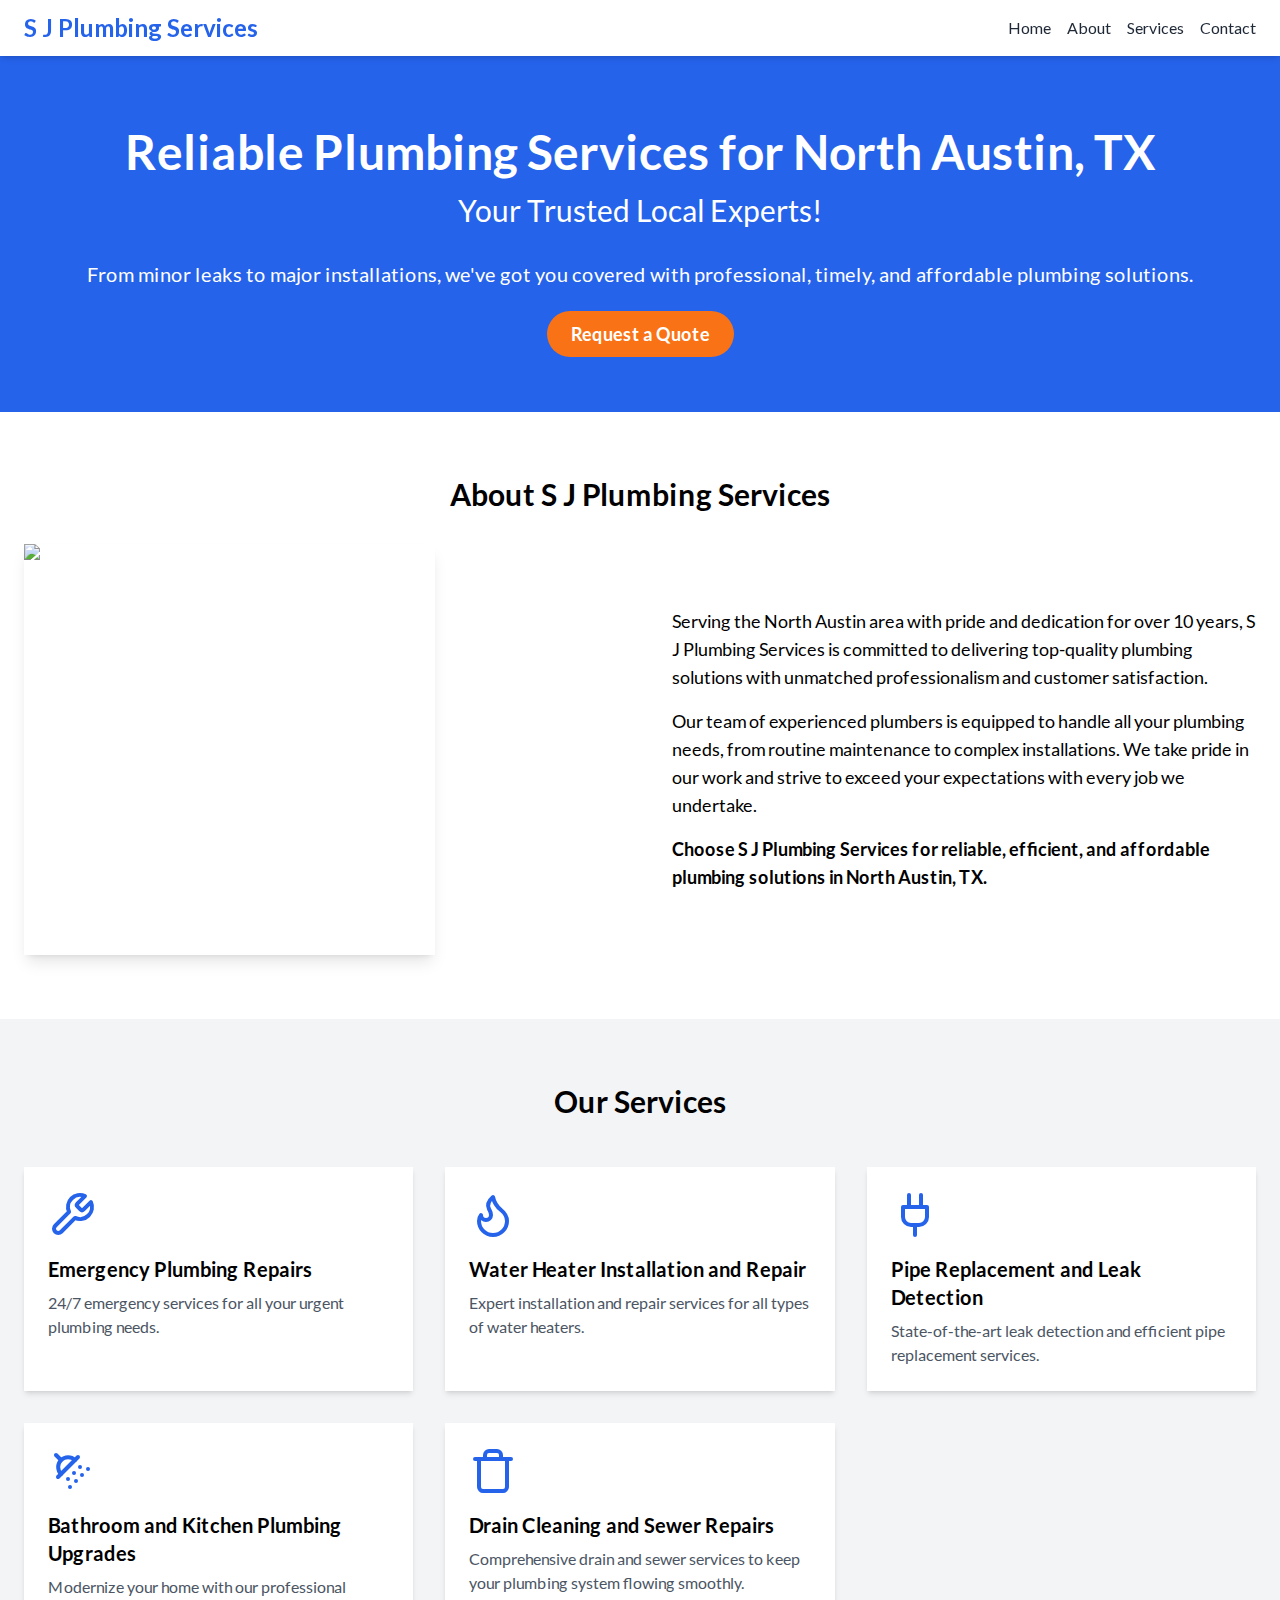
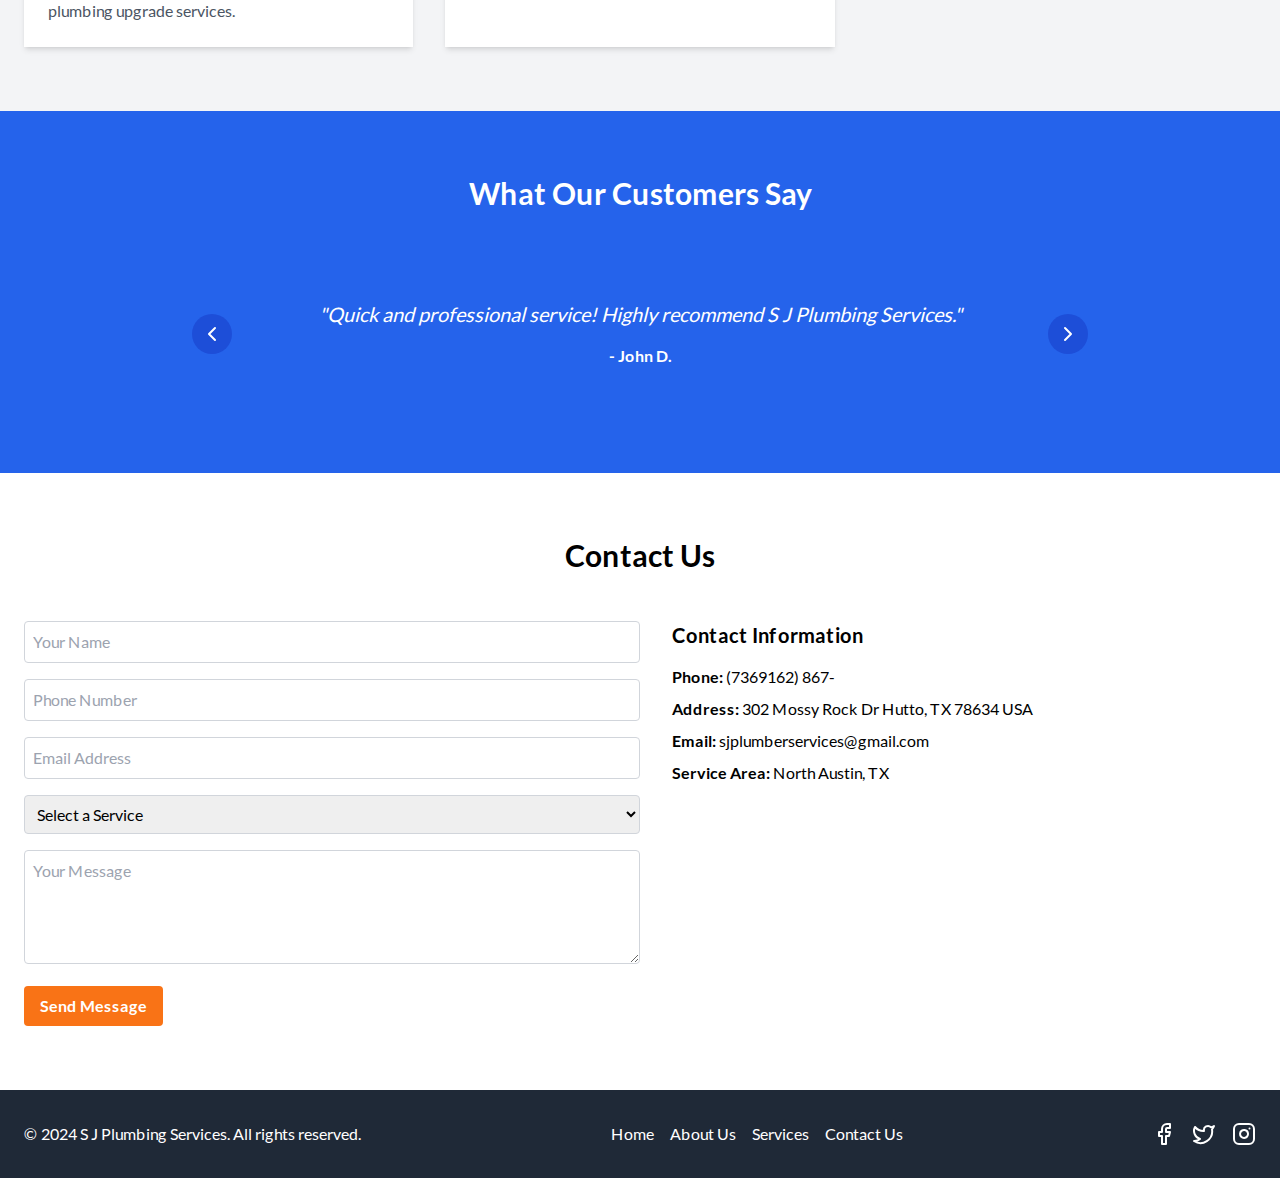
==== commit 4eb8bb02: "fixup" ====
--- a/index.html
+++ b/index.html
@@ -1 +1 @@
-<!DOCTYPE html><html lang="en"><head><meta charSet="utf-8"/><meta name="viewport" content="width=device-width, initial-scale=1"/><link rel="preload" href="/sjplumbing/_next/static/media/4de1fea1a954a5b6-s.p.woff2" as="font" crossorigin="" type="font/woff2"/><link rel="preload" href="/sjplumbing/_next/static/media/6d664cce900333ee-s.p.woff2" as="font" crossorigin="" type="font/woff2"/><link rel="preload" href="/sjplumbing/_next/static/media/7ff6869a1704182a-s.p.woff2" as="font" crossorigin="" type="font/woff2"/><link rel="stylesheet" href="/sjplumbing/_next/static/css/5ea45171274aeb6b.css" data-precedence="next"/><link rel="preload" as="script" fetchPriority="low" href="/sjplumbing/_next/static/chunks/webpack-2cd925ba8c1a103d.js"/><script src="/sjplumbing/_next/static/chunks/fd9d1056-5d5da651f5c94556.js" async=""></script><script src="/sjplumbing/_next/static/chunks/117-5782e45c25c18679.js" async=""></script><script src="/sjplumbing/_next/static/chunks/main-app-1c453def1527fe68.js" async=""></script><script src="/sjplumbing/_next/static/chunks/142-bebf783af184e00b.js" async=""></script><script src="/sjplumbing/_next/static/chunks/app/page-d0a3454e4c51d1b6.js" async=""></script><title>S J Plumbing Services - Your Trusted Local Experts in North Austin, TX</title><meta name="description" content="Professional plumbing services in North Austin, TX. From minor leaks to major installations, we offer timely and affordable solutions."/><link rel="icon" href="/sjplumbing/favicon.ico" type="image/x-icon" sizes="16x16"/><meta name="next-size-adjust"/><script src="/sjplumbing/_next/static/chunks/polyfills-42372ed130431b0a.js" noModule=""></script></head><body class="__className_bd11c9"><main class="flex min-h-screen flex-col"><header class="w-full bg-white shadow-md fixed top-0 z-10"><nav class="container mx-auto px-4 sm:px-6 py-3"><div class="flex items-center justify-between"><div class="text-xl sm:text-2xl font-bold text-blue-600">S J Plumbing Services</div><div class="hidden md:flex space-x-4"><a class="text-gray-800 hover:text-blue-600" href="#">Home</a><a class="text-gray-800 hover:text-blue-600" href="#about">About</a><a class="text-gray-800 hover:text-blue-600" href="#services">Services</a><a class="text-gray-800 hover:text-blue-600" href="#contact">Contact</a></div><button class="md:hidden" aria-label="Toggle menu"><svg xmlns="http://www.w3.org/2000/svg" width="24" height="24" viewBox="0 0 24 24" fill="none" stroke="currentColor" stroke-width="2" stroke-linecap="round" stroke-linejoin="round" class="lucide lucide-menu"><line x1="4" x2="20" y1="12" y2="12"></line><line x1="4" x2="20" y1="6" y2="6"></line><line x1="4" x2="20" y1="18" y2="18"></line></svg></button></div></nav></header><section class="w-full bg-blue-600 text-white pt-16"><div class="container mx-auto px-4 sm:px-6 py-12 sm:py-16 text-center"><h1 class="text-3xl sm:text-4xl md:text-5xl font-bold mb-4">Reliable Plumbing Services for North Austin, TX</h1><h2 class="text-xl sm:text-2xl md:text-3xl mb-6 sm:mb-8">Your Trusted Local Experts!</h2><p class="text-lg sm:text-xl mb-6 sm:mb-8">From minor leaks to major installations, we&#x27;ve got you covered with professional, timely, and affordable plumbing solutions.</p><a class="bg-orange-500 hover:bg-orange-600 text-white font-bold py-3 px-6 rounded-full text-lg transition duration-300" href="#contact">Request a Quote</a></div></section><section id="about" class="w-full bg-white py-12 sm:py-16"><div class="container mx-auto px-4 sm:px-6"><h2 class="text-2xl sm:text-3xl font-bold text-center mb-8">About S J Plumbing Services</h2><div class="flex flex-col md:flex-row items-center justify-between"><div class="md:w-1/3 mb-8 md:mb-0"><img alt="S J Plumbing Team or a representative plumbing image" loading="lazy" width="500" height="500" decoding="async" data-nimg="1" class="rounded-lg shadow-lg w-full h-auto" style="color:transparent" srcSet="/sjplumbing/_next/image?url=%2Fimage.png&amp;w=640&amp;q=75 1x, /sjplumbing/_next/image?url=%2Fimage.png&amp;w=1080&amp;q=75 2x" src="/sjplumbing/_next/image?url=%2Fimage.png&amp;w=1080&amp;q=75"/></div><div class="md:w-1/2 md:pl-8"><p class="text-base sm:text-lg mb-4">Serving the North Austin area with pride and dedication for over 10 years, S J Plumbing Services is committed to delivering top-quality plumbing solutions with unmatched professionalism and customer satisfaction.</p><p class="text-base sm:text-lg mb-4">Our team of experienced plumbers is equipped to handle all your plumbing needs, from routine maintenance to complex installations. We take pride in our work and strive to exceed your expectations with every job we undertake.</p><p class="text-base sm:text-lg font-semibold">Choose S J Plumbing Services for reliable, efficient, and affordable plumbing solutions in North Austin, TX.</p></div></div></div></section><section id="services" class="w-full bg-gray-100 py-12 sm:py-16"><div class="container mx-auto px-4 sm:px-6"><h2 class="text-2xl sm:text-3xl font-bold text-center mb-8 sm:mb-12">Our Services</h2><div class="grid grid-cols-1 sm:grid-cols-2 lg:grid-cols-3 gap-6 sm:gap-8"><div class="bg-white p-6 rounded-lg shadow-md"><svg xmlns="http://www.w3.org/2000/svg" width="24" height="24" viewBox="0 0 24 24" fill="none" stroke="currentColor" stroke-width="2" stroke-linecap="round" stroke-linejoin="round" class="lucide lucide-wrench w-12 h-12 text-blue-600 mb-4"><path d="M14.7 6.3a1 1 0 0 0 0 1.4l1.6 1.6a1 1 0 0 0 1.4 0l3.77-3.77a6 6 0 0 1-7.94 7.94l-6.91 6.91a2.12 2.12 0 0 1-3-3l6.91-6.91a6 6 0 0 1 7.94-7.94l-3.76 3.76z"></path></svg><h3 class="text-lg sm:text-xl font-semibold mb-2">Emergency Plumbing Repairs</h3><p class="text-gray-600 text-sm sm:text-base">24/7 emergency services for all your urgent plumbing needs.</p></div><div class="bg-white p-6 rounded-lg shadow-md"><svg xmlns="http://www.w3.org/2000/svg" width="24" height="24" viewBox="0 0 24 24" fill="none" stroke="currentColor" stroke-width="2" stroke-linecap="round" stroke-linejoin="round" class="lucide lucide-flame w-12 h-12 text-blue-600 mb-4"><path d="M8.5 14.5A2.5 2.5 0 0 0 11 12c0-1.38-.5-2-1-3-1.072-2.143-.224-4.054 2-6 .5 2.5 2 4.9 4 6.5 2 1.6 3 3.5 3 5.5a7 7 0 1 1-14 0c0-1.153.433-2.294 1-3a2.5 2.5 0 0 0 2.5 2.5z"></path></svg><h3 class="text-lg sm:text-xl font-semibold mb-2">Water Heater Installation and Repair</h3><p class="text-gray-600 text-sm sm:text-base">Expert installation and repair services for all types of water heaters.</p></div><div class="bg-white p-6 rounded-lg shadow-md"><svg xmlns="http://www.w3.org/2000/svg" width="24" height="24" viewBox="0 0 24 24" fill="none" stroke="currentColor" stroke-width="2" stroke-linecap="round" stroke-linejoin="round" class="lucide lucide-plug w-12 h-12 text-blue-600 mb-4"><path d="M12 22v-5"></path><path d="M9 8V2"></path><path d="M15 8V2"></path><path d="M18 8v5a4 4 0 0 1-4 4h-4a4 4 0 0 1-4-4V8Z"></path></svg><h3 class="text-lg sm:text-xl font-semibold mb-2">Pipe Replacement and Leak Detection</h3><p class="text-gray-600 text-sm sm:text-base">State-of-the-art leak detection and efficient pipe replacement services.</p></div><div class="bg-white p-6 rounded-lg shadow-md"><svg xmlns="http://www.w3.org/2000/svg" width="24" height="24" viewBox="0 0 24 24" fill="none" stroke="currentColor" stroke-width="2" stroke-linecap="round" stroke-linejoin="round" class="lucide lucide-shower-head w-12 h-12 text-blue-600 mb-4"><path d="m4 4 2.5 2.5"></path><path d="M13.5 6.5a4.95 4.95 0 0 0-7 7"></path><path d="M15 5 5 15"></path><path d="M14 17v.01"></path><path d="M10 16v.01"></path><path d="M13 13v.01"></path><path d="M16 10v.01"></path><path d="M11 20v.01"></path><path d="M17 14v.01"></path><path d="M20 11v.01"></path></svg><h3 class="text-lg sm:text-xl font-semibold mb-2">Bathroom and Kitchen Plumbing Upgrades</h3><p class="text-gray-600 text-sm sm:text-base">Modernize your home with our professional plumbing upgrade services.</p></div><div class="bg-white p-6 rounded-lg shadow-md"><svg xmlns="http://www.w3.org/2000/svg" width="24" height="24" viewBox="0 0 24 24" fill="none" stroke="currentColor" stroke-width="2" stroke-linecap="round" stroke-linejoin="round" class="lucide lucide-trash w-12 h-12 text-blue-600 mb-4"><path d="M3 6h18"></path><path d="M19 6v14c0 1-1 2-2 2H7c-1 0-2-1-2-2V6"></path><path d="M8 6V4c0-1 1-2 2-2h4c1 0 2 1 2 2v2"></path></svg><h3 class="text-lg sm:text-xl font-semibold mb-2">Drain Cleaning and Sewer Repairs</h3><p class="text-gray-600 text-sm sm:text-base">Comprehensive drain and sewer services to keep your plumbing system flowing smoothly.</p></div></div></div></section><section class="w-full bg-blue-600 text-white py-12 sm:py-16"><div class="container mx-auto px-4 sm:px-6"><h2 class="text-2xl sm:text-3xl font-bold text-center mb-8 sm:mb-12">What Our Customers Say</h2><div class="relative max-w-4xl mx-auto px-8 sm:px-12"><div class="text-center min-h-[150px] flex flex-col justify-center"><p class="text-lg sm:text-xl italic mb-4">&quot;<!-- -->Quick and professional service! Highly recommend S J Plumbing Services.<!-- -->&quot;</p><p class="font-semibold">- <!-- -->John D.</p></div><button class="absolute left-0 top-1/2 transform -translate-y-1/2 bg-blue-700 p-2 rounded-full" aria-label="Previous testimonial"><svg xmlns="http://www.w3.org/2000/svg" width="24" height="24" viewBox="0 0 24 24" fill="none" stroke="currentColor" stroke-width="2" stroke-linecap="round" stroke-linejoin="round" class="lucide lucide-chevron-left w-5 h-5 sm:w-6 sm:h-6"><path d="m15 18-6-6 6-6"></path></svg></button><button class="absolute right-0 top-1/2 transform -translate-y-1/2 bg-blue-700 p-2 rounded-full" aria-label="Next testimonial"><svg xmlns="http://www.w3.org/2000/svg" width="24" height="24" viewBox="0 0 24 24" fill="none" stroke="currentColor" stroke-width="2" stroke-linecap="round" stroke-linejoin="round" class="lucide lucide-chevron-right w-5 h-5 sm:w-6 sm:h-6"><path d="m9 18 6-6-6-6"></path></svg></button></div></div></section><section id="contact" class="w-full bg-white py-12 sm:py-16"><div class="container mx-auto px-4 sm:px-6"><h2 class="text-2xl sm:text-3xl font-bold text-center mb-8 sm:mb-12">Contact Us</h2><div class="flex flex-col md:flex-row justify-between"><div class="md:w-1/2 mb-8 md:mb-0"><form class="space-y-4"><input type="text" placeholder="Your Name" class="w-full p-2 border border-gray-300 rounded" required="" name="name" value=""/><input type="tel" placeholder="Phone Number" class="w-full p-2 border border-gray-300 rounded" required="" name="phone" value=""/><input type="email" placeholder="Email Address" class="w-full p-2 border border-gray-300 rounded" required="" name="email" value=""/><select name="service" class="w-full p-2 border border-gray-300 rounded" required=""><option value="" selected="">Select a Service</option><option value="emergency">Emergency Plumbing Repairs</option><option value="waterheater">Water Heater Services</option><option value="pipes">Pipe Replacement and Leak Detection</option><option value="upgrades">Bathroom and Kitchen Upgrades</option><option value="drain">Drain Cleaning and Sewer Repairs</option></select><textarea name="message" placeholder="Your Message" class="w-full p-2 border border-gray-300 rounded" rows="4" required=""></textarea><button type="submit" class="w-full sm:w-auto bg-orange-500 hover:bg-orange-600 text-white font-bold py-2 px-4 rounded transition duration-300">Send Message</button></form></div><div class="md:w-1/2 md:pl-8"><h3 class="text-xl font-semibold mb-4">Contact Information</h3><p class="mb-2"><strong>Phone:</strong> (7369162) 867-</p><p class="mb-2"><strong>Address:</strong> 302 Mossy Rock Dr Hutto, TX 78634 USA</p><p class="mb-2"><strong>Email:</strong> sjplumberservices@gmail.com</p><p class="mb-4"><strong>Service Area:</strong> North Austin, TX</p><div class="aspect-w-16 aspect-h-9"><iframe src="https://www.google.com/maps/embed?pb=!1m18!1m12!1m3!1d3436.7427161605196!2d-97.54183772264487!3d30.528313474683415!2m3!1f0!2f0!3f0!3m2!1i1024!2i768!4f13.1!3m3!1m2!1s0x8644db6e274e93dd%3A0x3fa6a55e93957d4a!2s302%20Mossy%20Rock%20Dr%2C%20Hutto%2C%20TX%2078634!5e0!3m2!1sen!2sus!4v1733288643573!5m2!1sen!2sus" width="100%" height="100%" style="border:0" allowFullScreen="" loading="lazy"></iframe></div></div></div></div></section><footer class="w-full bg-gray-800 text-white py-8"><div class="container mx-auto px-4 sm:px-6"><div class="flex flex-col md:flex-row justify-between items-center"><div class="mb-4 md:mb-0 text-center md:text-left"><p>© 2024 S J Plumbing Services. All rights reserved.</p></div><div class="flex flex-wrap justify-center space-x-4 mb-4 md:mb-0"><a class="hover:text-blue-400" href="/sjplumbing">Home</a><a class="hover:text-blue-400" href="#about">About Us</a><a class="hover:text-blue-400" href="#services">Services</a><a class="hover:text-blue-400" href="#contact">Contact Us</a></div><div class="flex space-x-4"><a href="#" class="hover:text-blue-400"><svg xmlns="http://www.w3.org/2000/svg" width="24" height="24" viewBox="0 0 24 24" fill="none" stroke="currentColor" stroke-width="2" stroke-linecap="round" stroke-linejoin="round" class="lucide lucide-facebook w-6 h-6"><path d="M18 2h-3a5 5 0 0 0-5 5v3H7v4h3v8h4v-8h3l1-4h-4V7a1 1 0 0 1 1-1h3z"></path></svg></a><a href="#" class="hover:text-blue-400"><svg xmlns="http://www.w3.org/2000/svg" width="24" height="24" viewBox="0 0 24 24" fill="none" stroke="currentColor" stroke-width="2" stroke-linecap="round" stroke-linejoin="round" class="lucide lucide-twitter w-6 h-6"><path d="M22 4s-.7 2.1-2 3.4c1.6 10-9.4 17.3-18 11.6 2.2.1 4.4-.6 6-2C3 15.5.5 9.6 3 5c2.2 2.6 5.6 4.1 9 4-.9-4.2 4-6.6 7-3.8 1.1 0 3-1.2 3-1.2z"></path></svg></a><a href="#" class="hover:text-blue-400"><svg xmlns="http://www.w3.org/2000/svg" width="24" height="24" viewBox="0 0 24 24" fill="none" stroke="currentColor" stroke-width="2" stroke-linecap="round" stroke-linejoin="round" class="lucide lucide-instagram w-6 h-6"><rect width="20" height="20" x="2" y="2" rx="5" ry="5"></rect><path d="M16 11.37A4 4 0 1 1 12.63 8 4 4 0 0 1 16 11.37z"></path><line x1="17.5" x2="17.51" y1="6.5" y2="6.5"></line></svg></a></div></div></div></footer></main><script src="/sjplumbing/_next/static/chunks/webpack-2cd925ba8c1a103d.js" async=""></script><script>(self.__next_f=self.__next_f||[]).push([0]);self.__next_f.push([2,null])</script><script>self.__next_f.push([1,"1:HL[\"/sjplumbing/_next/static/media/4de1fea1a954a5b6-s.p.woff2\",\"font\",{\"crossOrigin\":\"\",\"type\":\"font/woff2\"}]\n2:HL[\"/sjplumbing/_next/static/media/6d664cce900333ee-s.p.woff2\",\"font\",{\"crossOrigin\":\"\",\"type\":\"font/woff2\"}]\n3:HL[\"/sjplumbing/_next/static/media/7ff6869a1704182a-s.p.woff2\",\"font\",{\"crossOrigin\":\"\",\"type\":\"font/woff2\"}]\n4:HL[\"/sjplumbing/_next/static/css/5ea45171274aeb6b.css\",\"style\"]\n"])</script><script>self.__next_f.push([1,"5:I[2846,[],\"\"]\n7:I[35,[\"142\",\"static/chunks/142-bebf783af184e00b.js\",\"931\",\"static/chunks/app/page-d0a3454e4c51d1b6.js\"],\"default\"]\n8:I[2972,[\"142\",\"static/chunks/142-bebf783af184e00b.js\",\"931\",\"static/chunks/app/page-d0a3454e4c51d1b6.js\"],\"\"]\n9:I[5878,[\"142\",\"static/chunks/142-bebf783af184e00b.js\",\"931\",\"static/chunks/app/page-d0a3454e4c51d1b6.js\"],\"Image\"]\na:I[5185,[\"142\",\"static/chunks/142-bebf783af184e00b.js\",\"931\",\"static/chunks/app/page-d0a3454e4c51d1b6.js\"],\"default\"]\nb:I[2573,[\"142\",\"static/chunks/142-bebf783af184e00b.js\",\"931\",\"static/chunks/app/page-d0a3454e4c51d1b6.js\"],\"default\"]\nc:I[4707,[],\"\"]\nd:I[6423,[],\"\"]\nf:I[1060,[],\"\"]\n10:[]\n"])</script><script>self.__next_f.push([1,"0:[\"$\",\"$L5\",null,{\"buildId\":\"hUt4bL8GOj1I0L-u6pJQQ\",\"assetPrefix\":\"/sjplumbing\",\"urlParts\":[\"\",\"\"],\"initialTree\":[\"\",{\"children\":[\"__PAGE__\",{}]},\"$undefined\",\"$undefined\",true],\"initialSeedData\":[\"\",{\"children\":[\"__PAGE__\",{},[[\"$L6\",[\"$\",\"main\",null,{\"className\":\"flex min-h-screen flex-col\",\"children\":[[\"$\",\"$L7\",null,{}],[\"$\",\"section\",null,{\"className\":\"w-full bg-blue-600 text-white pt-16\",\"children\":[\"$\",\"div\",null,{\"className\":\"container mx-auto px-4 sm:px-6 py-12 sm:py-16 text-center\",\"children\":[[\"$\",\"h1\",null,{\"className\":\"text-3xl sm:text-4xl md:text-5xl font-bold mb-4\",\"children\":\"Reliable Plumbing Services for North Austin, TX\"}],[\"$\",\"h2\",null,{\"className\":\"text-xl sm:text-2xl md:text-3xl mb-6 sm:mb-8\",\"children\":\"Your Trusted Local Experts!\"}],[\"$\",\"p\",null,{\"className\":\"text-lg sm:text-xl mb-6 sm:mb-8\",\"children\":\"From minor leaks to major installations, we've got you covered with professional, timely, and affordable plumbing solutions.\"}],[\"$\",\"$L8\",null,{\"href\":\"#contact\",\"className\":\"bg-orange-500 hover:bg-orange-600 text-white font-bold py-3 px-6 rounded-full text-lg transition duration-300\",\"children\":\"Request a Quote\"}]]}]}],[\"$\",\"section\",null,{\"id\":\"about\",\"className\":\"w-full bg-white py-12 sm:py-16\",\"children\":[\"$\",\"div\",null,{\"className\":\"container mx-auto px-4 sm:px-6\",\"children\":[[\"$\",\"h2\",null,{\"className\":\"text-2xl sm:text-3xl font-bold text-center mb-8\",\"children\":\"About S J Plumbing Services\"}],[\"$\",\"div\",null,{\"className\":\"flex flex-col md:flex-row items-center justify-between\",\"children\":[[\"$\",\"div\",null,{\"className\":\"md:w-1/3 mb-8 md:mb-0\",\"children\":[\"$\",\"$L9\",null,{\"src\":\"/image.png\",\"alt\":\"S J Plumbing Team or a representative plumbing image\",\"width\":500,\"height\":500,\"className\":\"rounded-lg shadow-lg w-full h-auto\"}]}],[\"$\",\"div\",null,{\"className\":\"md:w-1/2 md:pl-8\",\"children\":[[\"$\",\"p\",null,{\"className\":\"text-base sm:text-lg mb-4\",\"children\":\"Serving the North Austin area with pride and dedication for over 10 years, S J Plumbing Services is committed to delivering top-quality plumbing solutions with unmatched professionalism and customer satisfaction.\"}],[\"$\",\"p\",null,{\"className\":\"text-base sm:text-lg mb-4\",\"children\":\"Our team of experienced plumbers is equipped to handle all your plumbing needs, from routine maintenance to complex installations. We take pride in our work and strive to exceed your expectations with every job we undertake.\"}],[\"$\",\"p\",null,{\"className\":\"text-base sm:text-lg font-semibold\",\"children\":\"Choose S J Plumbing Services for reliable, efficient, and affordable plumbing solutions in North Austin, TX.\"}]]}]]}]]}]}],[\"$\",\"section\",null,{\"id\":\"services\",\"className\":\"w-full bg-gray-100 py-12 sm:py-16\",\"children\":[\"$\",\"div\",null,{\"className\":\"container mx-auto px-4 sm:px-6\",\"children\":[[\"$\",\"h2\",null,{\"className\":\"text-2xl sm:text-3xl font-bold text-center mb-8 sm:mb-12\",\"children\":\"Our Services\"}],[\"$\",\"div\",null,{\"className\":\"grid grid-cols-1 sm:grid-cols-2 lg:grid-cols-3 gap-6 sm:gap-8\",\"children\":[[\"$\",\"div\",\"1\",{\"className\":\"bg-white p-6 rounded-lg shadow-md\",\"children\":[[\"$\",\"svg\",null,{\"xmlns\":\"http://www.w3.org/2000/svg\",\"width\":24,\"height\":24,\"viewBox\":\"0 0 24 24\",\"fill\":\"none\",\"stroke\":\"currentColor\",\"strokeWidth\":2,\"strokeLinecap\":\"round\",\"strokeLinejoin\":\"round\",\"className\":\"lucide lucide-wrench w-12 h-12 text-blue-600 mb-4\",\"children\":[[\"$\",\"path\",\"cbrjhi\",{\"d\":\"M14.7 6.3a1 1 0 0 0 0 1.4l1.6 1.6a1 1 0 0 0 1.4 0l3.77-3.77a6 6 0 0 1-7.94 7.94l-6.91 6.91a2.12 2.12 0 0 1-3-3l6.91-6.91a6 6 0 0 1 7.94-7.94l-3.76 3.76z\"}],\"$undefined\"]}],[\"$\",\"h3\",null,{\"className\":\"text-lg sm:text-xl font-semibold mb-2\",\"children\":\"Emergency Plumbing Repairs\"}],[\"$\",\"p\",null,{\"className\":\"text-gray-600 text-sm sm:text-base\",\"children\":\"24/7 emergency services for all your urgent plumbing needs.\"}]]}],[\"$\",\"div\",\"2\",{\"className\":\"bg-white p-6 rounded-lg shadow-md\",\"children\":[[\"$\",\"svg\",null,{\"xmlns\":\"http://www.w3.org/2000/svg\",\"width\":24,\"height\":24,\"viewBox\":\"0 0 24 24\",\"fill\":\"none\",\"stroke\":\"currentColor\",\"strokeWidth\":2,\"strokeLinecap\":\"round\",\"strokeLinejoin\":\"round\",\"className\":\"lucide lucide-flame w-12 h-12 text-blue-600 mb-4\",\"children\":[[\"$\",\"path\",\"96xj49\",{\"d\":\"M8.5 14.5A2.5 2.5 0 0 0 11 12c0-1.38-.5-2-1-3-1.072-2.143-.224-4.054 2-6 .5 2.5 2 4.9 4 6.5 2 1.6 3 3.5 3 5.5a7 7 0 1 1-14 0c0-1.153.433-2.294 1-3a2.5 2.5 0 0 0 2.5 2.5z\"}],\"$undefined\"]}],[\"$\",\"h3\",null,{\"className\":\"text-lg sm:text-xl font-semibold mb-2\",\"children\":\"Water Heater Installation and Repair\"}],[\"$\",\"p\",null,{\"className\":\"text-gray-600 text-sm sm:text-base\",\"children\":\"Expert installation and repair services for all types of water heaters.\"}]]}],[\"$\",\"div\",\"3\",{\"className\":\"bg-white p-6 rounded-lg shadow-md\",\"children\":[[\"$\",\"svg\",null,{\"xmlns\":\"http://www.w3.org/2000/svg\",\"width\":24,\"height\":24,\"viewBox\":\"0 0 24 24\",\"fill\":\"none\",\"stroke\":\"currentColor\",\"strokeWidth\":2,\"strokeLinecap\":\"round\",\"strokeLinejoin\":\"round\",\"className\":\"lucide lucide-plug w-12 h-12 text-blue-600 mb-4\",\"children\":[[\"$\",\"path\",\"1ega77\",{\"d\":\"M12 22v-5\"}],[\"$\",\"path\",\"14iosj\",{\"d\":\"M9 8V2\"}],[\"$\",\"path\",\"18g5xt\",{\"d\":\"M15 8V2\"}],[\"$\",\"path\",\"osxo6l\",{\"d\":\"M18 8v5a4 4 0 0 1-4 4h-4a4 4 0 0 1-4-4V8Z\"}],\"$undefined\"]}],[\"$\",\"h3\",null,{\"className\":\"text-lg sm:text-xl font-semibold mb-2\",\"children\":\"Pipe Replacement and Leak Detection\"}],[\"$\",\"p\",null,{\"className\":\"text-gray-600 text-sm sm:text-base\",\"children\":\"State-of-the-art leak detection and efficient pipe replacement services.\"}]]}],[\"$\",\"div\",\"4\",{\"className\":\"bg-white p-6 rounded-lg shadow-md\",\"children\":[[\"$\",\"svg\",null,{\"xmlns\":\"http://www.w3.org/2000/svg\",\"width\":24,\"height\":24,\"viewBox\":\"0 0 24 24\",\"fill\":\"none\",\"stroke\":\"currentColor\",\"strokeWidth\":2,\"strokeLinecap\":\"round\",\"strokeLinejoin\":\"round\",\"className\":\"lucide lucide-shower-head w-12 h-12 text-blue-600 mb-4\",\"children\":[[\"$\",\"path\",\"uv2vmf\",{\"d\":\"m4 4 2.5 2.5\"}],[\"$\",\"path\",\"frdkwv\",{\"d\":\"M13.5 6.5a4.95 4.95 0 0 0-7 7\"}],[\"$\",\"path\",\"1ag8rq\",{\"d\":\"M15 5 5 15\"}],[\"$\",\"path\",\"eokfpp\",{\"d\":\"M14 17v.01\"}],[\"$\",\"path\",\"14uyyl\",{\"d\":\"M10 16v.01\"}],[\"$\",\"path\",\"1v1k97\",{\"d\":\"M13 13v.01\"}],[\"$\",\"path\",\"5169yg\",{\"d\":\"M16 10v.01\"}],[\"$\",\"path\",\"cj92p8\",{\"d\":\"M11 20v.01\"}],[\"$\",\"path\",\"11cswd\",{\"d\":\"M17 14v.01\"}],[\"$\",\"path\",\"19e0od\",{\"d\":\"M20 11v.01\"}],\"$undefined\"]}],[\"$\",\"h3\",null,{\"className\":\"text-lg sm:text-xl font-semibold mb-2\",\"children\":\"Bathroom and Kitchen Plumbing Upgrades\"}],[\"$\",\"p\",null,{\"className\":\"text-gray-600 text-sm sm:text-base\",\"children\":\"Modernize your home with our professional plumbing upgrade services.\"}]]}],[\"$\",\"div\",\"5\",{\"className\":\"bg-white p-6 rounded-lg shadow-md\",\"children\":[[\"$\",\"svg\",null,{\"xmlns\":\"http://www.w3.org/2000/svg\",\"width\":24,\"height\":24,\"viewBox\":\"0 0 24 24\",\"fill\":\"none\",\"stroke\":\"currentColor\",\"strokeWidth\":2,\"strokeLinecap\":\"round\",\"strokeLinejoin\":\"round\",\"className\":\"lucide lucide-trash w-12 h-12 text-blue-600 mb-4\",\"children\":[[\"$\",\"path\",\"d0wm0j\",{\"d\":\"M3 6h18\"}],[\"$\",\"path\",\"4alrt4\",{\"d\":\"M19 6v14c0 1-1 2-2 2H7c-1 0-2-1-2-2V6\"}],[\"$\",\"path\",\"v07s0e\",{\"d\":\"M8 6V4c0-1 1-2 2-2h4c1 0 2 1 2 2v2\"}],\"$undefined\"]}],[\"$\",\"h3\",null,{\"className\":\"text-lg sm:text-xl font-semibold mb-2\",\"children\":\"Drain Cleaning and Sewer Repairs\"}],[\"$\",\"p\",null,{\"className\":\"text-gray-600 text-sm sm:text-base\",\"children\":\"Comprehensive drain and sewer services to keep your plumbing system flowing smoothly.\"}]]}]]}]]}]}],[\"$\",\"$La\",null,{}],[\"$\",\"$Lb\",null,{}],[\"$\",\"footer\",null,{\"className\":\"w-full bg-gray-800 text-white py-8\",\"children\":[\"$\",\"div\",null,{\"className\":\"container mx-auto px-4 sm:px-6\",\"children\":[\"$\",\"div\",null,{\"className\":\"flex flex-col md:flex-row justify-between items-center\",\"children\":[[\"$\",\"div\",null,{\"className\":\"mb-4 md:mb-0 text-center md:text-left\",\"children\":[\"$\",\"p\",null,{\"children\":\"© 2024 S J Plumbing Services. All rights reserved.\"}]}],[\"$\",\"div\",null,{\"className\":\"flex flex-wrap justify-center space-x-4 mb-4 md:mb-0\",\"children\":[[\"$\",\"$L8\",null,{\"href\":\"/\",\"className\":\"hover:text-blue-400\",\"children\":\"Home\"}],[\"$\",\"$L8\",null,{\"href\":\"#about\",\"className\":\"hover:text-blue-400\",\"children\":\"About Us\"}],[\"$\",\"$L8\",null,{\"href\":\"#services\",\"className\":\"hover:text-blue-400\",\"children\":\"Services\"}],[\"$\",\"$L8\",null,{\"href\":\"#contact\",\"className\":\"hover:text-blue-400\",\"children\":\"Contact Us\"}]]}],[\"$\",\"div\",null,{\"className\":\"flex space-x-4\",\"children\":[[\"$\",\"a\",null,{\"href\":\"#\",\"className\":\"hover:text-blue-400\",\"children\":[\"$\",\"svg\",null,{\"xmlns\":\"http://www.w3.org/2000/svg\",\"width\":24,\"height\":24,\"viewBox\":\"0 0 24 24\",\"fill\":\"none\",\"stroke\":\"currentColor\",\"strokeWidth\":2,\"strokeLinecap\":\"round\",\"strokeLinejoin\":\"round\",\"className\":\"lucide lucide-facebook w-6 h-6\",\"children\":[[\"$\",\"path\",\"1jg4f8\",{\"d\":\"M18 2h-3a5 5 0 0 0-5 5v3H7v4h3v8h4v-8h3l1-4h-4V7a1 1 0 0 1 1-1h3z\"}],\"$undefined\"]}]}],[\"$\",\"a\",null,{\"href\":\"#\",\"className\":\"hover:text-blue-400\",\"children\":[\"$\",\"svg\",null,{\"xmlns\":\"http://www.w3.org/2000/svg\",\"width\":24,\"height\":24,\"viewBox\":\"0 0 24 24\",\"fill\":\"none\",\"stroke\":\"currentColor\",\"strokeWidth\":2,\"strokeLinecap\":\"round\",\"strokeLinejoin\":\"round\",\"className\":\"lucide lucide-twitter w-6 h-6\",\"children\":[[\"$\",\"path\",\"pff0z6\",{\"d\":\"M22 4s-.7 2.1-2 3.4c1.6 10-9.4 17.3-18 11.6 2.2.1 4.4-.6 6-2C3 15.5.5 9.6 3 5c2.2 2.6 5.6 4.1 9 4-.9-4.2 4-6.6 7-3.8 1.1 0 3-1.2 3-1.2z\"}],\"$undefined\"]}]}],[\"$\",\"a\",null,{\"href\":\"#\",\"className\":\"hover:text-blue-400\",\"children\":[\"$\",\"svg\",null,{\"xmlns\":\"http://www.w3.org/2000/svg\",\"width\":24,\"height\":24,\"viewBox\":\"0 0 24 24\",\"fill\":\"none\",\"stroke\":\"currentColor\",\"strokeWidth\":2,\"strokeLinecap\":\"round\",\"strokeLinejoin\":\"round\",\"className\":\"lucide lucide-instagram w-6 h-6\",\"children\":[[\"$\",\"rect\",\"2e1cvw\",{\"width\":\"20\",\"height\":\"20\",\"x\":\"2\",\"y\":\"2\",\"rx\":\"5\",\"ry\":\"5\"}],[\"$\",\"path\",\"9exkf1\",{\"d\":\"M16 11.37A4 4 0 1 1 12.63 8 4 4 0 0 1 16 11.37z\"}],[\"$\",\"line\",\"r4j83e\",{\"x1\":\"17.5\",\"x2\":\"17.51\",\"y1\":\"6.5\",\"y2\":\"6.5\"}],\"$undefined\"]}]}]]}]]}]}]}]]}],null],null],null]},[[[[\"$\",\"link\",\"0\",{\"rel\":\"stylesheet\",\"href\":\"/sjplumbing/_next/static/css/5ea45171274aeb6b.css\",\"precedence\":\"next\",\"crossOrigin\":\"$undefined\"}]],[\"$\",\"html\",null,{\"lang\":\"en\",\"children\":[\"$\",\"body\",null,{\"className\":\"__className_bd11c9\",\"children\":[\"$\",\"$Lc\",null,{\"parallelRouterKey\":\"children\",\"segmentPath\":[\"children\"],\"error\":\"$undefined\",\"errorStyles\":\"$undefined\",\"errorScripts\":\"$undefined\",\"template\":[\"$\",\"$Ld\",null,{}],\"templateStyles\":\"$undefined\",\"templateScripts\":\"$undefined\",\"notFound\":[[\"$\",\"title\",null,{\"children\":\"404: This page could not be found.\"}],[\"$\",\"div\",null,{\"style\":{\"fontFamily\":\"system-ui,\\\"Segoe UI\\\",Roboto,Helvetica,Arial,sans-serif,\\\"Apple Color Emoji\\\",\\\"Segoe UI Emoji\\\"\",\"height\":\"100vh\",\"textAlign\":\"center\",\"display\":\"flex\",\"flexDirection\":\"column\",\"alignItems\":\"center\",\"justifyContent\":\"center\"},\"children\":[\"$\",\"div\",null,{\"children\":[[\"$\",\"style\",null,{\"dangerouslySetInnerHTML\":{\"__html\":\"body{color:#000;background:#fff;margin:0}.next-error-h1{border-right:1px solid rgba(0,0,0,.3)}@media (prefers-color-scheme:dark){body{color:#fff;background:#000}.next-error-h1{border-right:1px solid rgba(255,255,255,.3)}}\"}}],[\"$\",\"h1\",null,{\"className\":\"next-error-h1\",\"style\":{\"display\":\"inline-block\",\"margin\":\"0 20px 0 0\",\"padding\":\"0 23px 0 0\",\"fontSize\":24,\"fontWeight\":500,\"verticalAlign\":\"top\",\"lineHeight\":\"49px\"},\"children\":\"404\"}],[\"$\",\"div\",null,{\"style\":{\"display\":\"inline-block\"},\"children\":[\"$\",\"h2\",null,{\"style\":{\"fontSize\":14,\"fontWeight\":400,\"lineHeight\":\"49px\",\"margin\":0},\"children\":\"This page could not be found.\"}]}]]}]}]],\"notFoundStyles\":[]}]}]}]],null],null],\"couldBeIntercepted\":false,\"initialHead\":[null,\"$Le\"],\"globalErrorComponent\":\"$f\",\"missingSlots\":\"$W10\"}]\n"])</script><script>self.__next_f.push([1,"e:[[\"$\",\"meta\",\"0\",{\"name\":\"viewport\",\"content\":\"width=device-width, initial-scale=1\"}],[\"$\",\"meta\",\"1\",{\"charSet\":\"utf-8\"}],[\"$\",\"title\",\"2\",{\"children\":\"S J Plumbing Services - Your Trusted Local Experts in North Austin, TX\"}],[\"$\",\"meta\",\"3\",{\"name\":\"description\",\"content\":\"Professional plumbing services in North Austin, TX. From minor leaks to major installations, we offer timely and affordable solutions.\"}],[\"$\",\"link\",\"4\",{\"rel\":\"icon\",\"href\":\"/sjplumbing/favicon.ico\",\"type\":\"image/x-icon\",\"sizes\":\"16x16\"}],[\"$\",\"meta\",\"5\",{\"name\":\"next-size-adjust\"}]]\n6:null\n"])</script></body></html>+<!DOCTYPE html><html lang="en"><head><meta charSet="utf-8"/><meta name="viewport" content="width=device-width, initial-scale=1"/><link rel="preload" href="/_next/static/media/4de1fea1a954a5b6-s.p.woff2" as="font" crossorigin="" type="font/woff2"/><link rel="preload" href="/_next/static/media/6d664cce900333ee-s.p.woff2" as="font" crossorigin="" type="font/woff2"/><link rel="preload" href="/_next/static/media/7ff6869a1704182a-s.p.woff2" as="font" crossorigin="" type="font/woff2"/><link rel="stylesheet" href="/_next/static/css/a18417a79520d24b.css" data-precedence="next"/><link rel="preload" as="script" fetchPriority="low" href="/_next/static/chunks/webpack-eb71513f46f252b9.js"/><script src="/_next/static/chunks/fd9d1056-5d5da651f5c94556.js" async=""></script><script src="/_next/static/chunks/117-01521397c9b14b08.js" async=""></script><script src="/_next/static/chunks/main-app-1c453def1527fe68.js" async=""></script><script src="/_next/static/chunks/142-3243acdae2351a38.js" async=""></script><script src="/_next/static/chunks/app/page-d0a3454e4c51d1b6.js" async=""></script><title>S J Plumbing Services - Your Trusted Local Experts in North Austin, TX</title><meta name="description" content="Professional plumbing services in North Austin, TX. From minor leaks to major installations, we offer timely and affordable solutions."/><link rel="icon" href="/favicon.ico" type="image/x-icon" sizes="16x16"/><meta name="next-size-adjust"/><script src="/_next/static/chunks/polyfills-42372ed130431b0a.js" noModule=""></script></head><body class="__className_1dd84e"><main class="flex min-h-screen flex-col"><header class="w-full bg-white shadow-md fixed top-0 z-10"><nav class="container mx-auto px-4 sm:px-6 py-3"><div class="flex items-center justify-between"><div class="text-xl sm:text-2xl font-bold text-blue-600">S J Plumbing Services</div><div class="hidden md:flex space-x-4"><a class="text-gray-800 hover:text-blue-600" href="#">Home</a><a class="text-gray-800 hover:text-blue-600" href="#about">About</a><a class="text-gray-800 hover:text-blue-600" href="#services">Services</a><a class="text-gray-800 hover:text-blue-600" href="#contact">Contact</a></div><button class="md:hidden" aria-label="Toggle menu"><svg xmlns="http://www.w3.org/2000/svg" width="24" height="24" viewBox="0 0 24 24" fill="none" stroke="currentColor" stroke-width="2" stroke-linecap="round" stroke-linejoin="round" class="lucide lucide-menu"><line x1="4" x2="20" y1="12" y2="12"></line><line x1="4" x2="20" y1="6" y2="6"></line><line x1="4" x2="20" y1="18" y2="18"></line></svg></button></div></nav></header><section class="w-full bg-blue-600 text-white pt-16"><div class="container mx-auto px-4 sm:px-6 py-12 sm:py-16 text-center"><h1 class="text-3xl sm:text-4xl md:text-5xl font-bold mb-4">Reliable Plumbing Services for North Austin, TX</h1><h2 class="text-xl sm:text-2xl md:text-3xl mb-6 sm:mb-8">Your Trusted Local Experts!</h2><p class="text-lg sm:text-xl mb-6 sm:mb-8">From minor leaks to major installations, we&#x27;ve got you covered with professional, timely, and affordable plumbing solutions.</p><a class="bg-orange-500 hover:bg-orange-600 text-white font-bold py-3 px-6 rounded-full text-lg transition duration-300" href="#contact">Request a Quote</a></div></section><section id="about" class="w-full bg-white py-12 sm:py-16"><div class="container mx-auto px-4 sm:px-6"><h2 class="text-2xl sm:text-3xl font-bold text-center mb-8">About S J Plumbing Services</h2><div class="flex flex-col md:flex-row items-center justify-between"><div class="md:w-1/3 mb-8 md:mb-0"><img alt="S J Plumbing Team or a representative plumbing image" loading="lazy" width="500" height="500" decoding="async" data-nimg="1" class="rounded-lg shadow-lg w-full h-auto" style="color:transparent" srcSet="/_next/image?url=%2Fimage.png&amp;w=640&amp;q=75 1x, /_next/image?url=%2Fimage.png&amp;w=1080&amp;q=75 2x" src="/_next/image?url=%2Fimage.png&amp;w=1080&amp;q=75"/></div><div class="md:w-1/2 md:pl-8"><p class="text-base sm:text-lg mb-4">Serving the North Austin area with pride and dedication for over 10 years, S J Plumbing Services is committed to delivering top-quality plumbing solutions with unmatched professionalism and customer satisfaction.</p><p class="text-base sm:text-lg mb-4">Our team of experienced plumbers is equipped to handle all your plumbing needs, from routine maintenance to complex installations. We take pride in our work and strive to exceed your expectations with every job we undertake.</p><p class="text-base sm:text-lg font-semibold">Choose S J Plumbing Services for reliable, efficient, and affordable plumbing solutions in North Austin, TX.</p></div></div></div></section><section id="services" class="w-full bg-gray-100 py-12 sm:py-16"><div class="container mx-auto px-4 sm:px-6"><h2 class="text-2xl sm:text-3xl font-bold text-center mb-8 sm:mb-12">Our Services</h2><div class="grid grid-cols-1 sm:grid-cols-2 lg:grid-cols-3 gap-6 sm:gap-8"><div class="bg-white p-6 rounded-lg shadow-md"><svg xmlns="http://www.w3.org/2000/svg" width="24" height="24" viewBox="0 0 24 24" fill="none" stroke="currentColor" stroke-width="2" stroke-linecap="round" stroke-linejoin="round" class="lucide lucide-wrench w-12 h-12 text-blue-600 mb-4"><path d="M14.7 6.3a1 1 0 0 0 0 1.4l1.6 1.6a1 1 0 0 0 1.4 0l3.77-3.77a6 6 0 0 1-7.94 7.94l-6.91 6.91a2.12 2.12 0 0 1-3-3l6.91-6.91a6 6 0 0 1 7.94-7.94l-3.76 3.76z"></path></svg><h3 class="text-lg sm:text-xl font-semibold mb-2">Emergency Plumbing Repairs</h3><p class="text-gray-600 text-sm sm:text-base">24/7 emergency services for all your urgent plumbing needs.</p></div><div class="bg-white p-6 rounded-lg shadow-md"><svg xmlns="http://www.w3.org/2000/svg" width="24" height="24" viewBox="0 0 24 24" fill="none" stroke="currentColor" stroke-width="2" stroke-linecap="round" stroke-linejoin="round" class="lucide lucide-flame w-12 h-12 text-blue-600 mb-4"><path d="M8.5 14.5A2.5 2.5 0 0 0 11 12c0-1.38-.5-2-1-3-1.072-2.143-.224-4.054 2-6 .5 2.5 2 4.9 4 6.5 2 1.6 3 3.5 3 5.5a7 7 0 1 1-14 0c0-1.153.433-2.294 1-3a2.5 2.5 0 0 0 2.5 2.5z"></path></svg><h3 class="text-lg sm:text-xl font-semibold mb-2">Water Heater Installation and Repair</h3><p class="text-gray-600 text-sm sm:text-base">Expert installation and repair services for all types of water heaters.</p></div><div class="bg-white p-6 rounded-lg shadow-md"><svg xmlns="http://www.w3.org/2000/svg" width="24" height="24" viewBox="0 0 24 24" fill="none" stroke="currentColor" stroke-width="2" stroke-linecap="round" stroke-linejoin="round" class="lucide lucide-plug w-12 h-12 text-blue-600 mb-4"><path d="M12 22v-5"></path><path d="M9 8V2"></path><path d="M15 8V2"></path><path d="M18 8v5a4 4 0 0 1-4 4h-4a4 4 0 0 1-4-4V8Z"></path></svg><h3 class="text-lg sm:text-xl font-semibold mb-2">Pipe Replacement and Leak Detection</h3><p class="text-gray-600 text-sm sm:text-base">State-of-the-art leak detection and efficient pipe replacement services.</p></div><div class="bg-white p-6 rounded-lg shadow-md"><svg xmlns="http://www.w3.org/2000/svg" width="24" height="24" viewBox="0 0 24 24" fill="none" stroke="currentColor" stroke-width="2" stroke-linecap="round" stroke-linejoin="round" class="lucide lucide-shower-head w-12 h-12 text-blue-600 mb-4"><path d="m4 4 2.5 2.5"></path><path d="M13.5 6.5a4.95 4.95 0 0 0-7 7"></path><path d="M15 5 5 15"></path><path d="M14 17v.01"></path><path d="M10 16v.01"></path><path d="M13 13v.01"></path><path d="M16 10v.01"></path><path d="M11 20v.01"></path><path d="M17 14v.01"></path><path d="M20 11v.01"></path></svg><h3 class="text-lg sm:text-xl font-semibold mb-2">Bathroom and Kitchen Plumbing Upgrades</h3><p class="text-gray-600 text-sm sm:text-base">Modernize your home with our professional plumbing upgrade services.</p></div><div class="bg-white p-6 rounded-lg shadow-md"><svg xmlns="http://www.w3.org/2000/svg" width="24" height="24" viewBox="0 0 24 24" fill="none" stroke="currentColor" stroke-width="2" stroke-linecap="round" stroke-linejoin="round" class="lucide lucide-trash w-12 h-12 text-blue-600 mb-4"><path d="M3 6h18"></path><path d="M19 6v14c0 1-1 2-2 2H7c-1 0-2-1-2-2V6"></path><path d="M8 6V4c0-1 1-2 2-2h4c1 0 2 1 2 2v2"></path></svg><h3 class="text-lg sm:text-xl font-semibold mb-2">Drain Cleaning and Sewer Repairs</h3><p class="text-gray-600 text-sm sm:text-base">Comprehensive drain and sewer services to keep your plumbing system flowing smoothly.</p></div></div></div></section><section class="w-full bg-blue-600 text-white py-12 sm:py-16"><div class="container mx-auto px-4 sm:px-6"><h2 class="text-2xl sm:text-3xl font-bold text-center mb-8 sm:mb-12">What Our Customers Say</h2><div class="relative max-w-4xl mx-auto px-8 sm:px-12"><div class="text-center min-h-[150px] flex flex-col justify-center"><p class="text-lg sm:text-xl italic mb-4">&quot;<!-- -->Quick and professional service! Highly recommend S J Plumbing Services.<!-- -->&quot;</p><p class="font-semibold">- <!-- -->John D.</p></div><button class="absolute left-0 top-1/2 transform -translate-y-1/2 bg-blue-700 p-2 rounded-full" aria-label="Previous testimonial"><svg xmlns="http://www.w3.org/2000/svg" width="24" height="24" viewBox="0 0 24 24" fill="none" stroke="currentColor" stroke-width="2" stroke-linecap="round" stroke-linejoin="round" class="lucide lucide-chevron-left w-5 h-5 sm:w-6 sm:h-6"><path d="m15 18-6-6 6-6"></path></svg></button><button class="absolute right-0 top-1/2 transform -translate-y-1/2 bg-blue-700 p-2 rounded-full" aria-label="Next testimonial"><svg xmlns="http://www.w3.org/2000/svg" width="24" height="24" viewBox="0 0 24 24" fill="none" stroke="currentColor" stroke-width="2" stroke-linecap="round" stroke-linejoin="round" class="lucide lucide-chevron-right w-5 h-5 sm:w-6 sm:h-6"><path d="m9 18 6-6-6-6"></path></svg></button></div></div></section><section id="contact" class="w-full bg-white py-12 sm:py-16"><div class="container mx-auto px-4 sm:px-6"><h2 class="text-2xl sm:text-3xl font-bold text-center mb-8 sm:mb-12">Contact Us</h2><div class="flex flex-col md:flex-row justify-between"><div class="md:w-1/2 mb-8 md:mb-0"><form class="space-y-4"><input type="text" placeholder="Your Name" class="w-full p-2 border border-gray-300 rounded" required="" name="name" value=""/><input type="tel" placeholder="Phone Number" class="w-full p-2 border border-gray-300 rounded" required="" name="phone" value=""/><input type="email" placeholder="Email Address" class="w-full p-2 border border-gray-300 rounded" required="" name="email" value=""/><select name="service" class="w-full p-2 border border-gray-300 rounded" required=""><option value="" selected="">Select a Service</option><option value="emergency">Emergency Plumbing Repairs</option><option value="waterheater">Water Heater Services</option><option value="pipes">Pipe Replacement and Leak Detection</option><option value="upgrades">Bathroom and Kitchen Upgrades</option><option value="drain">Drain Cleaning and Sewer Repairs</option></select><textarea name="message" placeholder="Your Message" class="w-full p-2 border border-gray-300 rounded" rows="4" required=""></textarea><button type="submit" class="w-full sm:w-auto bg-orange-500 hover:bg-orange-600 text-white font-bold py-2 px-4 rounded transition duration-300">Send Message</button></form></div><div class="md:w-1/2 md:pl-8"><h3 class="text-xl font-semibold mb-4">Contact Information</h3><p class="mb-2"><strong>Phone:</strong> (7369162) 867-</p><p class="mb-2"><strong>Address:</strong> 302 Mossy Rock Dr Hutto, TX 78634 USA</p><p class="mb-2"><strong>Email:</strong> sjplumberservices@gmail.com</p><p class="mb-4"><strong>Service Area:</strong> North Austin, TX</p><div class="aspect-w-16 aspect-h-9"><iframe src="https://www.google.com/maps/embed?pb=!1m18!1m12!1m3!1d3436.7427161605196!2d-97.54183772264487!3d30.528313474683415!2m3!1f0!2f0!3f0!3m2!1i1024!2i768!4f13.1!3m3!1m2!1s0x8644db6e274e93dd%3A0x3fa6a55e93957d4a!2s302%20Mossy%20Rock%20Dr%2C%20Hutto%2C%20TX%2078634!5e0!3m2!1sen!2sus!4v1733288643573!5m2!1sen!2sus" width="100%" height="100%" style="border:0" allowFullScreen="" loading="lazy"></iframe></div></div></div></div></section><footer class="w-full bg-gray-800 text-white py-8"><div class="container mx-auto px-4 sm:px-6"><div class="flex flex-col md:flex-row justify-between items-center"><div class="mb-4 md:mb-0 text-center md:text-left"><p>© 2024 S J Plumbing Services. All rights reserved.</p></div><div class="flex flex-wrap justify-center space-x-4 mb-4 md:mb-0"><a class="hover:text-blue-400" href="/">Home</a><a class="hover:text-blue-400" href="#about">About Us</a><a class="hover:text-blue-400" href="#services">Services</a><a class="hover:text-blue-400" href="#contact">Contact Us</a></div><div class="flex space-x-4"><a href="#" class="hover:text-blue-400"><svg xmlns="http://www.w3.org/2000/svg" width="24" height="24" viewBox="0 0 24 24" fill="none" stroke="currentColor" stroke-width="2" stroke-linecap="round" stroke-linejoin="round" class="lucide lucide-facebook w-6 h-6"><path d="M18 2h-3a5 5 0 0 0-5 5v3H7v4h3v8h4v-8h3l1-4h-4V7a1 1 0 0 1 1-1h3z"></path></svg></a><a href="#" class="hover:text-blue-400"><svg xmlns="http://www.w3.org/2000/svg" width="24" height="24" viewBox="0 0 24 24" fill="none" stroke="currentColor" stroke-width="2" stroke-linecap="round" stroke-linejoin="round" class="lucide lucide-twitter w-6 h-6"><path d="M22 4s-.7 2.1-2 3.4c1.6 10-9.4 17.3-18 11.6 2.2.1 4.4-.6 6-2C3 15.5.5 9.6 3 5c2.2 2.6 5.6 4.1 9 4-.9-4.2 4-6.6 7-3.8 1.1 0 3-1.2 3-1.2z"></path></svg></a><a href="#" class="hover:text-blue-400"><svg xmlns="http://www.w3.org/2000/svg" width="24" height="24" viewBox="0 0 24 24" fill="none" stroke="currentColor" stroke-width="2" stroke-linecap="round" stroke-linejoin="round" class="lucide lucide-instagram w-6 h-6"><rect width="20" height="20" x="2" y="2" rx="5" ry="5"></rect><path d="M16 11.37A4 4 0 1 1 12.63 8 4 4 0 0 1 16 11.37z"></path><line x1="17.5" x2="17.51" y1="6.5" y2="6.5"></line></svg></a></div></div></div></footer></main><script src="/_next/static/chunks/webpack-eb71513f46f252b9.js" async=""></script><script>(self.__next_f=self.__next_f||[]).push([0]);self.__next_f.push([2,null])</script><script>self.__next_f.push([1,"1:HL[\"/_next/static/media/4de1fea1a954a5b6-s.p.woff2\",\"font\",{\"crossOrigin\":\"\",\"type\":\"font/woff2\"}]\n2:HL[\"/_next/static/media/6d664cce900333ee-s.p.woff2\",\"font\",{\"crossOrigin\":\"\",\"type\":\"font/woff2\"}]\n3:HL[\"/_next/static/media/7ff6869a1704182a-s.p.woff2\",\"font\",{\"crossOrigin\":\"\",\"type\":\"font/woff2\"}]\n4:HL[\"/_next/static/css/a18417a79520d24b.css\",\"style\"]\n"])</script><script>self.__next_f.push([1,"5:I[2846,[],\"\"]\n7:I[35,[\"142\",\"static/chunks/142-3243acdae2351a38.js\",\"931\",\"static/chunks/app/page-d0a3454e4c51d1b6.js\"],\"default\"]\n8:I[2972,[\"142\",\"static/chunks/142-3243acdae2351a38.js\",\"931\",\"static/chunks/app/page-d0a3454e4c51d1b6.js\"],\"\"]\n9:I[5878,[\"142\",\"static/chunks/142-3243acdae2351a38.js\",\"931\",\"static/chunks/app/page-d0a3454e4c51d1b6.js\"],\"Image\"]\na:I[5185,[\"142\",\"static/chunks/142-3243acdae2351a38.js\",\"931\",\"static/chunks/app/page-d0a3454e4c51d1b6.js\"],\"default\"]\nb:I[2573,[\"142\",\"static/chunks/142-3243acdae2351a38.js\",\"931\",\"static/chunks/app/page-d0a3454e4c51d1b6.js\"],\"default\"]\nc:I[4707,[],\"\"]\nd:I[6423,[],\"\"]\nf:I[1060,[],\"\"]\n10:[]\n"])</script><script>self.__next_f.push([1,"0:[\"$\",\"$L5\",null,{\"buildId\":\"7pFvFKnPxY5xhS3jr79ex\",\"assetPrefix\":\"\",\"urlParts\":[\"\",\"\"],\"initialTree\":[\"\",{\"children\":[\"__PAGE__\",{}]},\"$undefined\",\"$undefined\",true],\"initialSeedData\":[\"\",{\"children\":[\"__PAGE__\",{},[[\"$L6\",[\"$\",\"main\",null,{\"className\":\"flex min-h-screen flex-col\",\"children\":[[\"$\",\"$L7\",null,{}],[\"$\",\"section\",null,{\"className\":\"w-full bg-blue-600 text-white pt-16\",\"children\":[\"$\",\"div\",null,{\"className\":\"container mx-auto px-4 sm:px-6 py-12 sm:py-16 text-center\",\"children\":[[\"$\",\"h1\",null,{\"className\":\"text-3xl sm:text-4xl md:text-5xl font-bold mb-4\",\"children\":\"Reliable Plumbing Services for North Austin, TX\"}],[\"$\",\"h2\",null,{\"className\":\"text-xl sm:text-2xl md:text-3xl mb-6 sm:mb-8\",\"children\":\"Your Trusted Local Experts!\"}],[\"$\",\"p\",null,{\"className\":\"text-lg sm:text-xl mb-6 sm:mb-8\",\"children\":\"From minor leaks to major installations, we've got you covered with professional, timely, and affordable plumbing solutions.\"}],[\"$\",\"$L8\",null,{\"href\":\"#contact\",\"className\":\"bg-orange-500 hover:bg-orange-600 text-white font-bold py-3 px-6 rounded-full text-lg transition duration-300\",\"children\":\"Request a Quote\"}]]}]}],[\"$\",\"section\",null,{\"id\":\"about\",\"className\":\"w-full bg-white py-12 sm:py-16\",\"children\":[\"$\",\"div\",null,{\"className\":\"container mx-auto px-4 sm:px-6\",\"children\":[[\"$\",\"h2\",null,{\"className\":\"text-2xl sm:text-3xl font-bold text-center mb-8\",\"children\":\"About S J Plumbing Services\"}],[\"$\",\"div\",null,{\"className\":\"flex flex-col md:flex-row items-center justify-between\",\"children\":[[\"$\",\"div\",null,{\"className\":\"md:w-1/3 mb-8 md:mb-0\",\"children\":[\"$\",\"$L9\",null,{\"src\":\"/image.png\",\"alt\":\"S J Plumbing Team or a representative plumbing image\",\"width\":500,\"height\":500,\"className\":\"rounded-lg shadow-lg w-full h-auto\"}]}],[\"$\",\"div\",null,{\"className\":\"md:w-1/2 md:pl-8\",\"children\":[[\"$\",\"p\",null,{\"className\":\"text-base sm:text-lg mb-4\",\"children\":\"Serving the North Austin area with pride and dedication for over 10 years, S J Plumbing Services is committed to delivering top-quality plumbing solutions with unmatched professionalism and customer satisfaction.\"}],[\"$\",\"p\",null,{\"className\":\"text-base sm:text-lg mb-4\",\"children\":\"Our team of experienced plumbers is equipped to handle all your plumbing needs, from routine maintenance to complex installations. We take pride in our work and strive to exceed your expectations with every job we undertake.\"}],[\"$\",\"p\",null,{\"className\":\"text-base sm:text-lg font-semibold\",\"children\":\"Choose S J Plumbing Services for reliable, efficient, and affordable plumbing solutions in North Austin, TX.\"}]]}]]}]]}]}],[\"$\",\"section\",null,{\"id\":\"services\",\"className\":\"w-full bg-gray-100 py-12 sm:py-16\",\"children\":[\"$\",\"div\",null,{\"className\":\"container mx-auto px-4 sm:px-6\",\"children\":[[\"$\",\"h2\",null,{\"className\":\"text-2xl sm:text-3xl font-bold text-center mb-8 sm:mb-12\",\"children\":\"Our Services\"}],[\"$\",\"div\",null,{\"className\":\"grid grid-cols-1 sm:grid-cols-2 lg:grid-cols-3 gap-6 sm:gap-8\",\"children\":[[\"$\",\"div\",\"1\",{\"className\":\"bg-white p-6 rounded-lg shadow-md\",\"children\":[[\"$\",\"svg\",null,{\"xmlns\":\"http://www.w3.org/2000/svg\",\"width\":24,\"height\":24,\"viewBox\":\"0 0 24 24\",\"fill\":\"none\",\"stroke\":\"currentColor\",\"strokeWidth\":2,\"strokeLinecap\":\"round\",\"strokeLinejoin\":\"round\",\"className\":\"lucide lucide-wrench w-12 h-12 text-blue-600 mb-4\",\"children\":[[\"$\",\"path\",\"cbrjhi\",{\"d\":\"M14.7 6.3a1 1 0 0 0 0 1.4l1.6 1.6a1 1 0 0 0 1.4 0l3.77-3.77a6 6 0 0 1-7.94 7.94l-6.91 6.91a2.12 2.12 0 0 1-3-3l6.91-6.91a6 6 0 0 1 7.94-7.94l-3.76 3.76z\"}],\"$undefined\"]}],[\"$\",\"h3\",null,{\"className\":\"text-lg sm:text-xl font-semibold mb-2\",\"children\":\"Emergency Plumbing Repairs\"}],[\"$\",\"p\",null,{\"className\":\"text-gray-600 text-sm sm:text-base\",\"children\":\"24/7 emergency services for all your urgent plumbing needs.\"}]]}],[\"$\",\"div\",\"2\",{\"className\":\"bg-white p-6 rounded-lg shadow-md\",\"children\":[[\"$\",\"svg\",null,{\"xmlns\":\"http://www.w3.org/2000/svg\",\"width\":24,\"height\":24,\"viewBox\":\"0 0 24 24\",\"fill\":\"none\",\"stroke\":\"currentColor\",\"strokeWidth\":2,\"strokeLinecap\":\"round\",\"strokeLinejoin\":\"round\",\"className\":\"lucide lucide-flame w-12 h-12 text-blue-600 mb-4\",\"children\":[[\"$\",\"path\",\"96xj49\",{\"d\":\"M8.5 14.5A2.5 2.5 0 0 0 11 12c0-1.38-.5-2-1-3-1.072-2.143-.224-4.054 2-6 .5 2.5 2 4.9 4 6.5 2 1.6 3 3.5 3 5.5a7 7 0 1 1-14 0c0-1.153.433-2.294 1-3a2.5 2.5 0 0 0 2.5 2.5z\"}],\"$undefined\"]}],[\"$\",\"h3\",null,{\"className\":\"text-lg sm:text-xl font-semibold mb-2\",\"children\":\"Water Heater Installation and Repair\"}],[\"$\",\"p\",null,{\"className\":\"text-gray-600 text-sm sm:text-base\",\"children\":\"Expert installation and repair services for all types of water heaters.\"}]]}],[\"$\",\"div\",\"3\",{\"className\":\"bg-white p-6 rounded-lg shadow-md\",\"children\":[[\"$\",\"svg\",null,{\"xmlns\":\"http://www.w3.org/2000/svg\",\"width\":24,\"height\":24,\"viewBox\":\"0 0 24 24\",\"fill\":\"none\",\"stroke\":\"currentColor\",\"strokeWidth\":2,\"strokeLinecap\":\"round\",\"strokeLinejoin\":\"round\",\"className\":\"lucide lucide-plug w-12 h-12 text-blue-600 mb-4\",\"children\":[[\"$\",\"path\",\"1ega77\",{\"d\":\"M12 22v-5\"}],[\"$\",\"path\",\"14iosj\",{\"d\":\"M9 8V2\"}],[\"$\",\"path\",\"18g5xt\",{\"d\":\"M15 8V2\"}],[\"$\",\"path\",\"osxo6l\",{\"d\":\"M18 8v5a4 4 0 0 1-4 4h-4a4 4 0 0 1-4-4V8Z\"}],\"$undefined\"]}],[\"$\",\"h3\",null,{\"className\":\"text-lg sm:text-xl font-semibold mb-2\",\"children\":\"Pipe Replacement and Leak Detection\"}],[\"$\",\"p\",null,{\"className\":\"text-gray-600 text-sm sm:text-base\",\"children\":\"State-of-the-art leak detection and efficient pipe replacement services.\"}]]}],[\"$\",\"div\",\"4\",{\"className\":\"bg-white p-6 rounded-lg shadow-md\",\"children\":[[\"$\",\"svg\",null,{\"xmlns\":\"http://www.w3.org/2000/svg\",\"width\":24,\"height\":24,\"viewBox\":\"0 0 24 24\",\"fill\":\"none\",\"stroke\":\"currentColor\",\"strokeWidth\":2,\"strokeLinecap\":\"round\",\"strokeLinejoin\":\"round\",\"className\":\"lucide lucide-shower-head w-12 h-12 text-blue-600 mb-4\",\"children\":[[\"$\",\"path\",\"uv2vmf\",{\"d\":\"m4 4 2.5 2.5\"}],[\"$\",\"path\",\"frdkwv\",{\"d\":\"M13.5 6.5a4.95 4.95 0 0 0-7 7\"}],[\"$\",\"path\",\"1ag8rq\",{\"d\":\"M15 5 5 15\"}],[\"$\",\"path\",\"eokfpp\",{\"d\":\"M14 17v.01\"}],[\"$\",\"path\",\"14uyyl\",{\"d\":\"M10 16v.01\"}],[\"$\",\"path\",\"1v1k97\",{\"d\":\"M13 13v.01\"}],[\"$\",\"path\",\"5169yg\",{\"d\":\"M16 10v.01\"}],[\"$\",\"path\",\"cj92p8\",{\"d\":\"M11 20v.01\"}],[\"$\",\"path\",\"11cswd\",{\"d\":\"M17 14v.01\"}],[\"$\",\"path\",\"19e0od\",{\"d\":\"M20 11v.01\"}],\"$undefined\"]}],[\"$\",\"h3\",null,{\"className\":\"text-lg sm:text-xl font-semibold mb-2\",\"children\":\"Bathroom and Kitchen Plumbing Upgrades\"}],[\"$\",\"p\",null,{\"className\":\"text-gray-600 text-sm sm:text-base\",\"children\":\"Modernize your home with our professional plumbing upgrade services.\"}]]}],[\"$\",\"div\",\"5\",{\"className\":\"bg-white p-6 rounded-lg shadow-md\",\"children\":[[\"$\",\"svg\",null,{\"xmlns\":\"http://www.w3.org/2000/svg\",\"width\":24,\"height\":24,\"viewBox\":\"0 0 24 24\",\"fill\":\"none\",\"stroke\":\"currentColor\",\"strokeWidth\":2,\"strokeLinecap\":\"round\",\"strokeLinejoin\":\"round\",\"className\":\"lucide lucide-trash w-12 h-12 text-blue-600 mb-4\",\"children\":[[\"$\",\"path\",\"d0wm0j\",{\"d\":\"M3 6h18\"}],[\"$\",\"path\",\"4alrt4\",{\"d\":\"M19 6v14c0 1-1 2-2 2H7c-1 0-2-1-2-2V6\"}],[\"$\",\"path\",\"v07s0e\",{\"d\":\"M8 6V4c0-1 1-2 2-2h4c1 0 2 1 2 2v2\"}],\"$undefined\"]}],[\"$\",\"h3\",null,{\"className\":\"text-lg sm:text-xl font-semibold mb-2\",\"children\":\"Drain Cleaning and Sewer Repairs\"}],[\"$\",\"p\",null,{\"className\":\"text-gray-600 text-sm sm:text-base\",\"children\":\"Comprehensive drain and sewer services to keep your plumbing system flowing smoothly.\"}]]}]]}]]}]}],[\"$\",\"$La\",null,{}],[\"$\",\"$Lb\",null,{}],[\"$\",\"footer\",null,{\"className\":\"w-full bg-gray-800 text-white py-8\",\"children\":[\"$\",\"div\",null,{\"className\":\"container mx-auto px-4 sm:px-6\",\"children\":[\"$\",\"div\",null,{\"className\":\"flex flex-col md:flex-row justify-between items-center\",\"children\":[[\"$\",\"div\",null,{\"className\":\"mb-4 md:mb-0 text-center md:text-left\",\"children\":[\"$\",\"p\",null,{\"children\":\"© 2024 S J Plumbing Services. All rights reserved.\"}]}],[\"$\",\"div\",null,{\"className\":\"flex flex-wrap justify-center space-x-4 mb-4 md:mb-0\",\"children\":[[\"$\",\"$L8\",null,{\"href\":\"/\",\"className\":\"hover:text-blue-400\",\"children\":\"Home\"}],[\"$\",\"$L8\",null,{\"href\":\"#about\",\"className\":\"hover:text-blue-400\",\"children\":\"About Us\"}],[\"$\",\"$L8\",null,{\"href\":\"#services\",\"className\":\"hover:text-blue-400\",\"children\":\"Services\"}],[\"$\",\"$L8\",null,{\"href\":\"#contact\",\"className\":\"hover:text-blue-400\",\"children\":\"Contact Us\"}]]}],[\"$\",\"div\",null,{\"className\":\"flex space-x-4\",\"children\":[[\"$\",\"a\",null,{\"href\":\"#\",\"className\":\"hover:text-blue-400\",\"children\":[\"$\",\"svg\",null,{\"xmlns\":\"http://www.w3.org/2000/svg\",\"width\":24,\"height\":24,\"viewBox\":\"0 0 24 24\",\"fill\":\"none\",\"stroke\":\"currentColor\",\"strokeWidth\":2,\"strokeLinecap\":\"round\",\"strokeLinejoin\":\"round\",\"className\":\"lucide lucide-facebook w-6 h-6\",\"children\":[[\"$\",\"path\",\"1jg4f8\",{\"d\":\"M18 2h-3a5 5 0 0 0-5 5v3H7v4h3v8h4v-8h3l1-4h-4V7a1 1 0 0 1 1-1h3z\"}],\"$undefined\"]}]}],[\"$\",\"a\",null,{\"href\":\"#\",\"className\":\"hover:text-blue-400\",\"children\":[\"$\",\"svg\",null,{\"xmlns\":\"http://www.w3.org/2000/svg\",\"width\":24,\"height\":24,\"viewBox\":\"0 0 24 24\",\"fill\":\"none\",\"stroke\":\"currentColor\",\"strokeWidth\":2,\"strokeLinecap\":\"round\",\"strokeLinejoin\":\"round\",\"className\":\"lucide lucide-twitter w-6 h-6\",\"children\":[[\"$\",\"path\",\"pff0z6\",{\"d\":\"M22 4s-.7 2.1-2 3.4c1.6 10-9.4 17.3-18 11.6 2.2.1 4.4-.6 6-2C3 15.5.5 9.6 3 5c2.2 2.6 5.6 4.1 9 4-.9-4.2 4-6.6 7-3.8 1.1 0 3-1.2 3-1.2z\"}],\"$undefined\"]}]}],[\"$\",\"a\",null,{\"href\":\"#\",\"className\":\"hover:text-blue-400\",\"children\":[\"$\",\"svg\",null,{\"xmlns\":\"http://www.w3.org/2000/svg\",\"width\":24,\"height\":24,\"viewBox\":\"0 0 24 24\",\"fill\":\"none\",\"stroke\":\"currentColor\",\"strokeWidth\":2,\"strokeLinecap\":\"round\",\"strokeLinejoin\":\"round\",\"className\":\"lucide lucide-instagram w-6 h-6\",\"children\":[[\"$\",\"rect\",\"2e1cvw\",{\"width\":\"20\",\"height\":\"20\",\"x\":\"2\",\"y\":\"2\",\"rx\":\"5\",\"ry\":\"5\"}],[\"$\",\"path\",\"9exkf1\",{\"d\":\"M16 11.37A4 4 0 1 1 12.63 8 4 4 0 0 1 16 11.37z\"}],[\"$\",\"line\",\"r4j83e\",{\"x1\":\"17.5\",\"x2\":\"17.51\",\"y1\":\"6.5\",\"y2\":\"6.5\"}],\"$undefined\"]}]}]]}]]}]}]}]]}],null],null],null]},[[[[\"$\",\"link\",\"0\",{\"rel\":\"stylesheet\",\"href\":\"/_next/static/css/a18417a79520d24b.css\",\"precedence\":\"next\",\"crossOrigin\":\"$undefined\"}]],[\"$\",\"html\",null,{\"lang\":\"en\",\"children\":[\"$\",\"body\",null,{\"className\":\"__className_1dd84e\",\"children\":[\"$\",\"$Lc\",null,{\"parallelRouterKey\":\"children\",\"segmentPath\":[\"children\"],\"error\":\"$undefined\",\"errorStyles\":\"$undefined\",\"errorScripts\":\"$undefined\",\"template\":[\"$\",\"$Ld\",null,{}],\"templateStyles\":\"$undefined\",\"templateScripts\":\"$undefined\",\"notFound\":[[\"$\",\"title\",null,{\"children\":\"404: This page could not be found.\"}],[\"$\",\"div\",null,{\"style\":{\"fontFamily\":\"system-ui,\\\"Segoe UI\\\",Roboto,Helvetica,Arial,sans-serif,\\\"Apple Color Emoji\\\",\\\"Segoe UI Emoji\\\"\",\"height\":\"100vh\",\"textAlign\":\"center\",\"display\":\"flex\",\"flexDirection\":\"column\",\"alignItems\":\"center\",\"justifyContent\":\"center\"},\"children\":[\"$\",\"div\",null,{\"children\":[[\"$\",\"style\",null,{\"dangerouslySetInnerHTML\":{\"__html\":\"body{color:#000;background:#fff;margin:0}.next-error-h1{border-right:1px solid rgba(0,0,0,.3)}@media (prefers-color-scheme:dark){body{color:#fff;background:#000}.next-error-h1{border-right:1px solid rgba(255,255,255,.3)}}\"}}],[\"$\",\"h1\",null,{\"className\":\"next-error-h1\",\"style\":{\"display\":\"inline-block\",\"margin\":\"0 20px 0 0\",\"padding\":\"0 23px 0 0\",\"fontSize\":24,\"fontWeight\":500,\"verticalAlign\":\"top\",\"lineHeight\":\"49px\"},\"children\":\"404\"}],[\"$\",\"div\",null,{\"style\":{\"display\":\"inline-block\"},\"children\":[\"$\",\"h2\",null,{\"style\":{\"fontSize\":14,\"fontWeight\":400,\"lineHeight\":\"49px\",\"margin\":0},\"children\":\"This page could not be found.\"}]}]]}]}]],\"notFoundStyles\":[]}]}]}]],null],null],\"couldBeIntercepted\":false,\"initialHead\":[null,\"$Le\"],\"globalErrorComponent\":\"$f\",\"missingSlots\":\"$W10\"}]\n"])</script><script>self.__next_f.push([1,"e:[[\"$\",\"meta\",\"0\",{\"name\":\"viewport\",\"content\":\"width=device-width, initial-scale=1\"}],[\"$\",\"meta\",\"1\",{\"charSet\":\"utf-8\"}],[\"$\",\"title\",\"2\",{\"children\":\"S J Plumbing Services - Your Trusted Local Experts in North Austin, TX\"}],[\"$\",\"meta\",\"3\",{\"name\":\"description\",\"content\":\"Professional plumbing services in North Austin, TX. From minor leaks to major installations, we offer timely and affordable solutions.\"}],[\"$\",\"link\",\"4\",{\"rel\":\"icon\",\"href\":\"/favicon.ico\",\"type\":\"image/x-icon\",\"sizes\":\"16x16\"}],[\"$\",\"meta\",\"5\",{\"name\":\"next-size-adjust\"}]]\n6:null\n"])</script></body></html>--- a/_next/static/css/a18417a79520d24b.css
+++ b/_next/static/css/a18417a79520d24b.css
@@ -0,0 +1,3 @@
+@font-face{font-family:__Lato_1dd84e;font-style:normal;font-weight:400;font-display:swap;src:url(/_next/static/media/f1df658da56627d0-s.woff2) format("woff2");unicode-range:u+0100-02ba,u+02bd-02c5,u+02c7-02cc,u+02ce-02d7,u+02dd-02ff,u+0304,u+0308,u+0329,u+1d00-1dbf,u+1e00-1e9f,u+1ef2-1eff,u+2020,u+20a0-20ab,u+20ad-20c0,u+2113,u+2c60-2c7f,u+a720-a7ff}@font-face{font-family:__Lato_1dd84e;font-style:normal;font-weight:400;font-display:swap;src:url(/_next/static/media/4de1fea1a954a5b6-s.p.woff2) format("woff2");unicode-range:u+00??,u+0131,u+0152-0153,u+02bb-02bc,u+02c6,u+02da,u+02dc,u+0304,u+0308,u+0329,u+2000-206f,u+20ac,u+2122,u+2191,u+2193,u+2212,u+2215,u+feff,u+fffd}@font-face{font-family:__Lato_1dd84e;font-style:normal;font-weight:700;font-display:swap;src:url(/_next/static/media/162938472036e0a8-s.woff2) format("woff2");unicode-range:u+0100-02ba,u+02bd-02c5,u+02c7-02cc,u+02ce-02d7,u+02dd-02ff,u+0304,u+0308,u+0329,u+1d00-1dbf,u+1e00-1e9f,u+1ef2-1eff,u+2020,u+20a0-20ab,u+20ad-20c0,u+2113,u+2c60-2c7f,u+a720-a7ff}@font-face{font-family:__Lato_1dd84e;font-style:normal;font-weight:700;font-display:swap;src:url(/_next/static/media/6d664cce900333ee-s.p.woff2) format("woff2");unicode-range:u+00??,u+0131,u+0152-0153,u+02bb-02bc,u+02c6,u+02da,u+02dc,u+0304,u+0308,u+0329,u+2000-206f,u+20ac,u+2122,u+2191,u+2193,u+2212,u+2215,u+feff,u+fffd}@font-face{font-family:__Lato_1dd84e;font-style:normal;font-weight:900;font-display:swap;src:url(/_next/static/media/af4d27004aa34222-s.woff2) format("woff2");unicode-range:u+0100-02ba,u+02bd-02c5,u+02c7-02cc,u+02ce-02d7,u+02dd-02ff,u+0304,u+0308,u+0329,u+1d00-1dbf,u+1e00-1e9f,u+1ef2-1eff,u+2020,u+20a0-20ab,u+20ad-20c0,u+2113,u+2c60-2c7f,u+a720-a7ff}@font-face{font-family:__Lato_1dd84e;font-style:normal;font-weight:900;font-display:swap;src:url(/_next/static/media/7ff6869a1704182a-s.p.woff2) format("woff2");unicode-range:u+00??,u+0131,u+0152-0153,u+02bb-02bc,u+02c6,u+02da,u+02dc,u+0304,u+0308,u+0329,u+2000-206f,u+20ac,u+2122,u+2191,u+2193,u+2212,u+2215,u+feff,u+fffd}@font-face{font-family:__Lato_Fallback_1dd84e;src:local("Arial");ascent-override:101.03%;descent-override:21.80%;line-gap-override:0.00%;size-adjust:97.69%}.__className_1dd84e{font-family:__Lato_1dd84e,__Lato_Fallback_1dd84e;font-style:normal}*,:after,:before{--tw-border-spacing-x:0;--tw-border-spacing-y:0;--tw-translate-x:0;--tw-translate-y:0;--tw-rotate:0;--tw-skew-x:0;--tw-skew-y:0;--tw-scale-x:1;--tw-scale-y:1;--tw-pan-x: ;--tw-pan-y: ;--tw-pinch-zoom: ;--tw-scroll-snap-strictness:proximity;--tw-gradient-from-position: ;--tw-gradient-via-position: ;--tw-gradient-to-position: ;--tw-ordinal: ;--tw-slashed-zero: ;--tw-numeric-figure: ;--tw-numeric-spacing: ;--tw-numeric-fraction: ;--tw-ring-inset: ;--tw-ring-offset-width:0px;--tw-ring-offset-color:#fff;--tw-ring-color:rgba(59,130,246,.5);--tw-ring-offset-shadow:0 0 #0000;--tw-ring-shadow:0 0 #0000;--tw-shadow:0 0 #0000;--tw-shadow-colored:0 0 #0000;--tw-blur: ;--tw-brightness: ;--tw-contrast: ;--tw-grayscale: ;--tw-hue-rotate: ;--tw-invert: ;--tw-saturate: ;--tw-sepia: ;--tw-drop-shadow: ;--tw-backdrop-blur: ;--tw-backdrop-brightness: ;--tw-backdrop-contrast: ;--tw-backdrop-grayscale: ;--tw-backdrop-hue-rotate: ;--tw-backdrop-invert: ;--tw-backdrop-opacity: ;--tw-backdrop-saturate: ;--tw-backdrop-sepia: ;--tw-contain-size: ;--tw-contain-layout: ;--tw-contain-paint: ;--tw-contain-style: }::backdrop{--tw-border-spacing-x:0;--tw-border-spacing-y:0;--tw-translate-x:0;--tw-translate-y:0;--tw-rotate:0;--tw-skew-x:0;--tw-skew-y:0;--tw-scale-x:1;--tw-scale-y:1;--tw-pan-x: ;--tw-pan-y: ;--tw-pinch-zoom: ;--tw-scroll-snap-strictness:proximity;--tw-gradient-from-position: ;--tw-gradient-via-position: ;--tw-gradient-to-position: ;--tw-ordinal: ;--tw-slashed-zero: ;--tw-numeric-figure: ;--tw-numeric-spacing: ;--tw-numeric-fraction: ;--tw-ring-inset: ;--tw-ring-offset-width:0px;--tw-ring-offset-color:#fff;--tw-ring-color:rgba(59,130,246,.5);--tw-ring-offset-shadow:0 0 #0000;--tw-ring-shadow:0 0 #0000;--tw-shadow:0 0 #0000;--tw-shadow-colored:0 0 #0000;--tw-blur: ;--tw-brightness: ;--tw-contrast: ;--tw-grayscale: ;--tw-hue-rotate: ;--tw-invert: ;--tw-saturate: ;--tw-sepia: ;--tw-drop-shadow: ;--tw-backdrop-blur: ;--tw-backdrop-brightness: ;--tw-backdrop-contrast: ;--tw-backdrop-grayscale: ;--tw-backdrop-hue-rotate: ;--tw-backdrop-invert: ;--tw-backdrop-opacity: ;--tw-backdrop-saturate: ;--tw-backdrop-sepia: ;--tw-contain-size: ;--tw-contain-layout: ;--tw-contain-paint: ;--tw-contain-style: }/*
+! tailwindcss v3.4.16 | MIT License | https://tailwindcss.com
+*/*,:after,:before{box-sizing:border-box;border:0 solid #e5e7eb}:after,:before{--tw-content:""}:host,html{line-height:1.5;-webkit-text-size-adjust:100%;-moz-tab-size:4;tab-size:4;font-family:ui-sans-serif,system-ui,sans-serif,Apple Color Emoji,Segoe UI Emoji,Segoe UI Symbol,Noto Color Emoji;font-feature-settings:normal;font-variation-settings:normal;-webkit-tap-highlight-color:transparent}body{margin:0;line-height:inherit}hr{height:0;color:inherit;border-top-width:1px}abbr:where([title]){text-decoration:underline dotted}h1,h2,h3,h4,h5,h6{font-size:inherit;font-weight:inherit}a{color:inherit;text-decoration:inherit}b,strong{font-weight:bolder}code,kbd,pre,samp{font-family:ui-monospace,SFMono-Regular,Menlo,Monaco,Consolas,Liberation Mono,Courier New,monospace;font-feature-settings:normal;font-variation-settings:normal;font-size:1em}small{font-size:80%}sub,sup{font-size:75%;line-height:0;position:relative;vertical-align:baseline}sub{bottom:-.25em}sup{top:-.5em}table{text-indent:0;border-color:inherit;border-collapse:collapse}button,input,optgroup,select,textarea{font-family:inherit;font-feature-settings:inherit;font-variation-settings:inherit;font-size:100%;font-weight:inherit;line-height:inherit;letter-spacing:inherit;color:inherit;margin:0;padding:0}button,select{text-transform:none}button,input:where([type=button]),input:where([type=reset]),input:where([type=submit]){-webkit-appearance:button;background-color:transparent;background-image:none}:-moz-focusring{outline:auto}:-moz-ui-invalid{box-shadow:none}progress{vertical-align:baseline}::-webkit-inner-spin-button,::-webkit-outer-spin-button{height:auto}[type=search]{-webkit-appearance:textfield;outline-offset:-2px}::-webkit-search-decoration{-webkit-appearance:none}::-webkit-file-upload-button{-webkit-appearance:button;font:inherit}summary{display:list-item}blockquote,dd,dl,figure,h1,h2,h3,h4,h5,h6,hr,p,pre{margin:0}fieldset{margin:0}fieldset,legend{padding:0}menu,ol,ul{list-style:none;margin:0;padding:0}dialog{padding:0}textarea{resize:vertical}input::placeholder,textarea::placeholder{opacity:1;color:#9ca3af}[role=button],button{cursor:pointer}:disabled{cursor:default}audio,canvas,embed,iframe,img,object,svg,video{display:block;vertical-align:middle}img,video{max-width:100%;height:auto}[hidden]:where(:not([hidden=until-found])){display:none}.container{width:100%}@media (min-width:640px){.container{max-width:640px}}@media (min-width:768px){.container{max-width:768px}}@media (min-width:1024px){.container{max-width:1024px}}@media (min-width:1280px){.container{max-width:1280px}}@media (min-width:1536px){.container{max-width:1536px}}.fixed{position:fixed}.absolute{position:absolute}.relative{position:relative}.left-0{left:0}.right-0{right:0}.top-0{top:0}.top-1\/2{top:50%}.z-10{z-index:10}.mx-auto{margin-left:auto;margin-right:auto}.mb-2{margin-bottom:.5rem}.mb-4{margin-bottom:1rem}.mb-6{margin-bottom:1.5rem}.mb-8{margin-bottom:2rem}.mt-4{margin-top:1rem}.block{display:block}.flex{display:flex}.grid{display:grid}.hidden{display:none}.h-12{height:3rem}.h-5{height:1.25rem}.h-6{height:1.5rem}.h-auto{height:auto}.min-h-\[150px\]{min-height:150px}.min-h-screen{min-height:100vh}.w-12{width:3rem}.w-5{width:1.25rem}.w-6{width:1.5rem}.w-full{width:100%}.max-w-4xl{max-width:56rem}.-translate-y-1\/2{--tw-translate-y:-50%}.-translate-y-1\/2,.transform{transform:translate(var(--tw-translate-x),var(--tw-translate-y)) rotate(var(--tw-rotate)) skewX(var(--tw-skew-x)) skewY(var(--tw-skew-y)) scaleX(var(--tw-scale-x)) scaleY(var(--tw-scale-y))}.grid-cols-1{grid-template-columns:repeat(1,minmax(0,1fr))}.flex-col{flex-direction:column}.flex-wrap{flex-wrap:wrap}.items-center{align-items:center}.justify-center{justify-content:center}.justify-between{justify-content:space-between}.gap-6{gap:1.5rem}.space-x-4>:not([hidden])~:not([hidden]){--tw-space-x-reverse:0;margin-right:calc(1rem * var(--tw-space-x-reverse));margin-left:calc(1rem * calc(1 - var(--tw-space-x-reverse)))}.space-y-4>:not([hidden])~:not([hidden]){--tw-space-y-reverse:0;margin-top:calc(1rem * calc(1 - var(--tw-space-y-reverse)));margin-bottom:calc(1rem * var(--tw-space-y-reverse))}.rounded{border-radius:.25rem}.rounded-full{border-radius:9999px}.rounded-lg{border-radius:var(--radius)}.border{border-width:1px}.border-gray-300{--tw-border-opacity:1;border-color:rgb(209 213 219/var(--tw-border-opacity,1))}.bg-blue-600{--tw-bg-opacity:1;background-color:rgb(37 99 235/var(--tw-bg-opacity,1))}.bg-blue-700{--tw-bg-opacity:1;background-color:rgb(29 78 216/var(--tw-bg-opacity,1))}.bg-gray-100{--tw-bg-opacity:1;background-color:rgb(243 244 246/var(--tw-bg-opacity,1))}.bg-gray-800{--tw-bg-opacity:1;background-color:rgb(31 41 55/var(--tw-bg-opacity,1))}.bg-orange-500{--tw-bg-opacity:1;background-color:rgb(249 115 22/var(--tw-bg-opacity,1))}.bg-white{--tw-bg-opacity:1;background-color:rgb(255 255 255/var(--tw-bg-opacity,1))}.p-2{padding:.5rem}.p-6{padding:1.5rem}.px-4{padding-left:1rem;padding-right:1rem}.px-6{padding-left:1.5rem;padding-right:1.5rem}.px-8{padding-left:2rem;padding-right:2rem}.py-12{padding-top:3rem;padding-bottom:3rem}.py-2{padding-top:.5rem;padding-bottom:.5rem}.py-3{padding-top:.75rem;padding-bottom:.75rem}.py-8{padding-top:2rem;padding-bottom:2rem}.pb-4{padding-bottom:1rem}.pt-16{padding-top:4rem}.text-center{text-align:center}.text-2xl{font-size:1.5rem;line-height:2rem}.text-3xl{font-size:1.875rem;line-height:2.25rem}.text-base{font-size:1rem;line-height:1.5rem}.text-lg{font-size:1.125rem;line-height:1.75rem}.text-sm{font-size:.875rem;line-height:1.25rem}.text-xl{font-size:1.25rem;line-height:1.75rem}.font-bold{font-weight:700}.font-semibold{font-weight:600}.italic{font-style:italic}.text-blue-600{--tw-text-opacity:1;color:rgb(37 99 235/var(--tw-text-opacity,1))}.text-gray-600{--tw-text-opacity:1;color:rgb(75 85 99/var(--tw-text-opacity,1))}.text-gray-800{--tw-text-opacity:1;color:rgb(31 41 55/var(--tw-text-opacity,1))}.text-white{--tw-text-opacity:1;color:rgb(255 255 255/var(--tw-text-opacity,1))}.shadow-lg{--tw-shadow:0 10px 15px -3px rgba(0,0,0,.1),0 4px 6px -4px rgba(0,0,0,.1);--tw-shadow-colored:0 10px 15px -3px var(--tw-shadow-color),0 4px 6px -4px var(--tw-shadow-color)}.shadow-lg,.shadow-md{box-shadow:var(--tw-ring-offset-shadow,0 0 #0000),var(--tw-ring-shadow,0 0 #0000),var(--tw-shadow)}.shadow-md{--tw-shadow:0 4px 6px -1px rgba(0,0,0,.1),0 2px 4px -2px rgba(0,0,0,.1);--tw-shadow-colored:0 4px 6px -1px var(--tw-shadow-color),0 2px 4px -2px var(--tw-shadow-color)}.transition{transition-property:color,background-color,border-color,text-decoration-color,fill,stroke,opacity,box-shadow,transform,filter,backdrop-filter;transition-timing-function:cubic-bezier(.4,0,.2,1);transition-duration:.15s}.duration-300{transition-duration:.3s}@keyframes enter{0%{opacity:var(--tw-enter-opacity,1);transform:translate3d(var(--tw-enter-translate-x,0),var(--tw-enter-translate-y,0),0) scale3d(var(--tw-enter-scale,1),var(--tw-enter-scale,1),var(--tw-enter-scale,1)) rotate(var(--tw-enter-rotate,0))}}@keyframes exit{to{opacity:var(--tw-exit-opacity,1);transform:translate3d(var(--tw-exit-translate-x,0),var(--tw-exit-translate-y,0),0) scale3d(var(--tw-exit-scale,1),var(--tw-exit-scale,1),var(--tw-exit-scale,1)) rotate(var(--tw-exit-rotate,0))}}.duration-300{animation-duration:.3s}:root{--foreground-rgb:0,0,0;--background-start-rgb:214,219,220;--background-end-rgb:255,255,255}body{color:rgb(var(--foreground-rgb));background:linear-gradient(to bottom,transparent,rgb(var(--background-end-rgb))) rgb(var(--background-start-rgb))}.hover\:bg-orange-600:hover{--tw-bg-opacity:1;background-color:rgb(234 88 12/var(--tw-bg-opacity,1))}.hover\:text-blue-400:hover{--tw-text-opacity:1;color:rgb(96 165 250/var(--tw-text-opacity,1))}.hover\:text-blue-600:hover{--tw-text-opacity:1;color:rgb(37 99 235/var(--tw-text-opacity,1))}@media (min-width:640px){.sm\:mb-12{margin-bottom:3rem}.sm\:mb-8{margin-bottom:2rem}.sm\:h-6{height:1.5rem}.sm\:w-6{width:1.5rem}.sm\:w-auto{width:auto}.sm\:grid-cols-2{grid-template-columns:repeat(2,minmax(0,1fr))}.sm\:gap-8{gap:2rem}.sm\:px-12{padding-left:3rem;padding-right:3rem}.sm\:px-6{padding-left:1.5rem;padding-right:1.5rem}.sm\:py-16{padding-top:4rem;padding-bottom:4rem}.sm\:text-2xl{font-size:1.5rem;line-height:2rem}.sm\:text-3xl{font-size:1.875rem;line-height:2.25rem}.sm\:text-4xl{font-size:2.25rem;line-height:2.5rem}.sm\:text-base{font-size:1rem;line-height:1.5rem}.sm\:text-lg{font-size:1.125rem;line-height:1.75rem}.sm\:text-xl{font-size:1.25rem;line-height:1.75rem}}@media (min-width:768px){.md\:mb-0{margin-bottom:0}.md\:flex{display:flex}.md\:hidden{display:none}.md\:w-1\/2{width:50%}.md\:w-1\/3{width:33.333333%}.md\:flex-row{flex-direction:row}.md\:pl-8{padding-left:2rem}.md\:text-left{text-align:left}.md\:text-3xl{font-size:1.875rem;line-height:2.25rem}.md\:text-5xl{font-size:3rem;line-height:1}}@media (min-width:1024px){.lg\:grid-cols-3{grid-template-columns:repeat(3,minmax(0,1fr))}}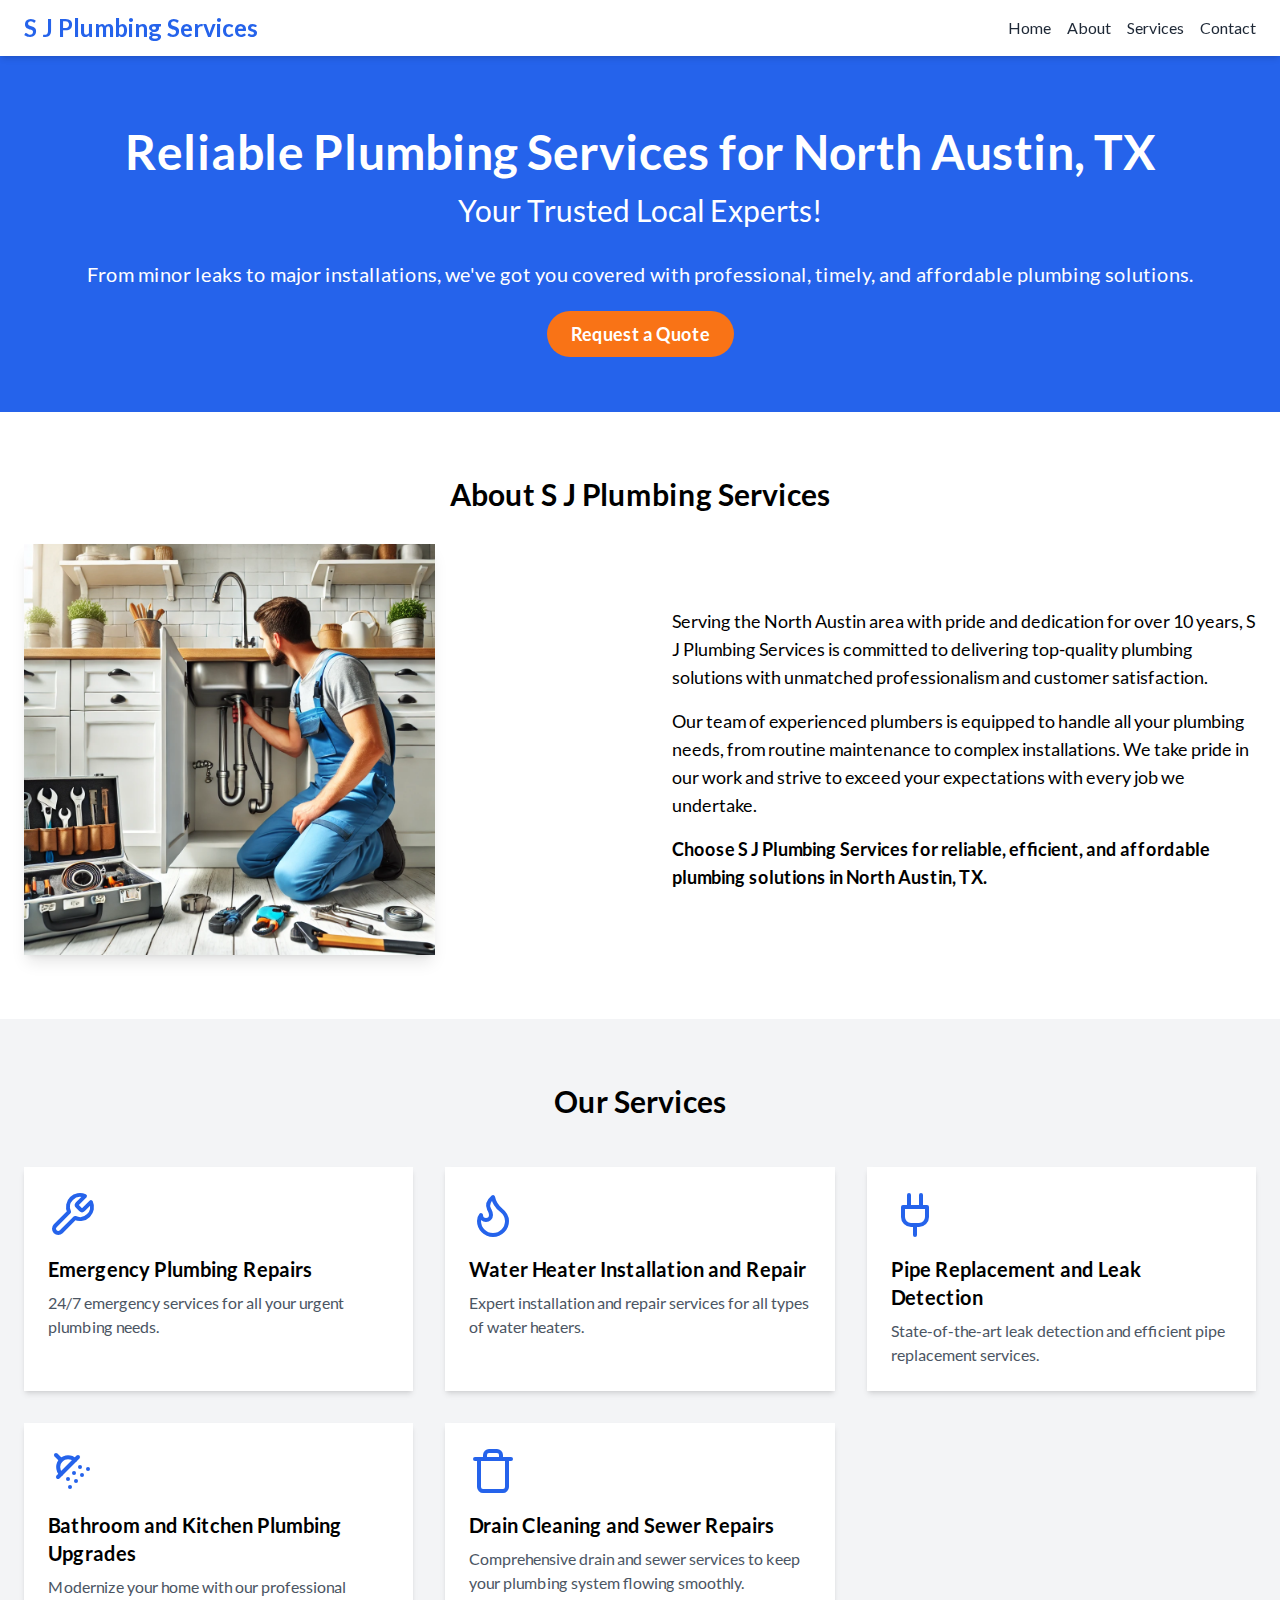
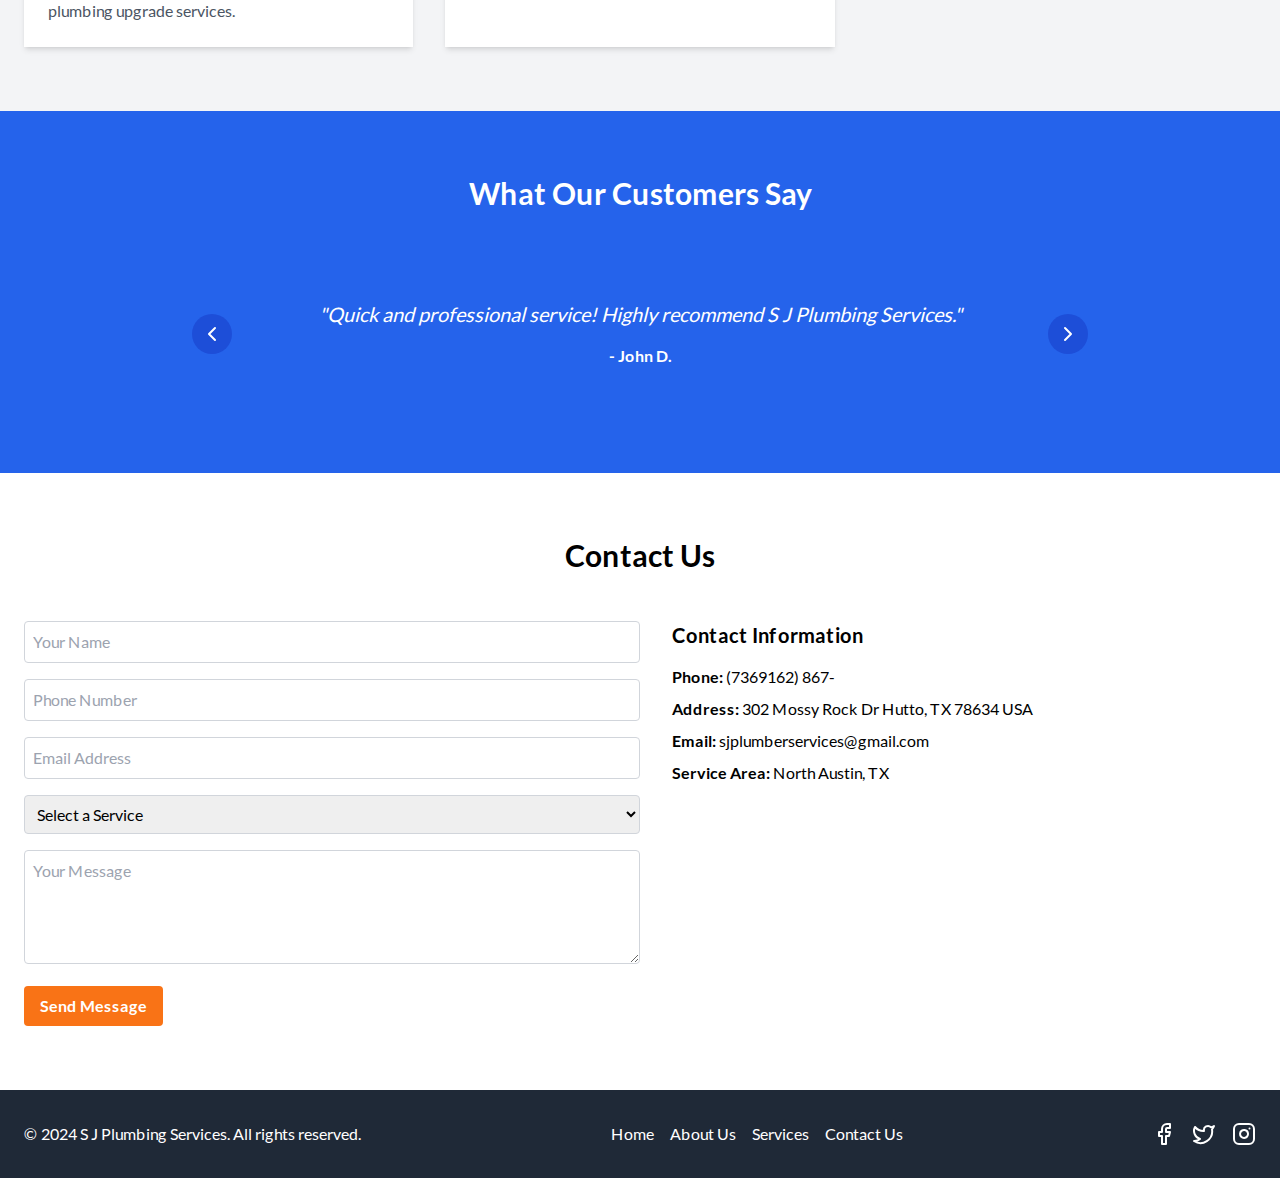
==== commit 84f576f0: "more" ====
--- a/index.html
+++ b/index.html
@@ -1 +1 @@
-<!DOCTYPE html><html lang="en"><head><meta charSet="utf-8"/><meta name="viewport" content="width=device-width, initial-scale=1"/><link rel="preload" href="/_next/static/media/4de1fea1a954a5b6-s.p.woff2" as="font" crossorigin="" type="font/woff2"/><link rel="preload" href="/_next/static/media/6d664cce900333ee-s.p.woff2" as="font" crossorigin="" type="font/woff2"/><link rel="preload" href="/_next/static/media/7ff6869a1704182a-s.p.woff2" as="font" crossorigin="" type="font/woff2"/><link rel="stylesheet" href="/_next/static/css/a18417a79520d24b.css" data-precedence="next"/><link rel="preload" as="script" fetchPriority="low" href="/_next/static/chunks/webpack-eb71513f46f252b9.js"/><script src="/_next/static/chunks/fd9d1056-5d5da651f5c94556.js" async=""></script><script src="/_next/static/chunks/117-01521397c9b14b08.js" async=""></script><script src="/_next/static/chunks/main-app-1c453def1527fe68.js" async=""></script><script src="/_next/static/chunks/142-3243acdae2351a38.js" async=""></script><script src="/_next/static/chunks/app/page-d0a3454e4c51d1b6.js" async=""></script><title>S J Plumbing Services - Your Trusted Local Experts in North Austin, TX</title><meta name="description" content="Professional plumbing services in North Austin, TX. From minor leaks to major installations, we offer timely and affordable solutions."/><link rel="icon" href="/favicon.ico" type="image/x-icon" sizes="16x16"/><meta name="next-size-adjust"/><script src="/_next/static/chunks/polyfills-42372ed130431b0a.js" noModule=""></script></head><body class="__className_1dd84e"><main class="flex min-h-screen flex-col"><header class="w-full bg-white shadow-md fixed top-0 z-10"><nav class="container mx-auto px-4 sm:px-6 py-3"><div class="flex items-center justify-between"><div class="text-xl sm:text-2xl font-bold text-blue-600">S J Plumbing Services</div><div class="hidden md:flex space-x-4"><a class="text-gray-800 hover:text-blue-600" href="#">Home</a><a class="text-gray-800 hover:text-blue-600" href="#about">About</a><a class="text-gray-800 hover:text-blue-600" href="#services">Services</a><a class="text-gray-800 hover:text-blue-600" href="#contact">Contact</a></div><button class="md:hidden" aria-label="Toggle menu"><svg xmlns="http://www.w3.org/2000/svg" width="24" height="24" viewBox="0 0 24 24" fill="none" stroke="currentColor" stroke-width="2" stroke-linecap="round" stroke-linejoin="round" class="lucide lucide-menu"><line x1="4" x2="20" y1="12" y2="12"></line><line x1="4" x2="20" y1="6" y2="6"></line><line x1="4" x2="20" y1="18" y2="18"></line></svg></button></div></nav></header><section class="w-full bg-blue-600 text-white pt-16"><div class="container mx-auto px-4 sm:px-6 py-12 sm:py-16 text-center"><h1 class="text-3xl sm:text-4xl md:text-5xl font-bold mb-4">Reliable Plumbing Services for North Austin, TX</h1><h2 class="text-xl sm:text-2xl md:text-3xl mb-6 sm:mb-8">Your Trusted Local Experts!</h2><p class="text-lg sm:text-xl mb-6 sm:mb-8">From minor leaks to major installations, we&#x27;ve got you covered with professional, timely, and affordable plumbing solutions.</p><a class="bg-orange-500 hover:bg-orange-600 text-white font-bold py-3 px-6 rounded-full text-lg transition duration-300" href="#contact">Request a Quote</a></div></section><section id="about" class="w-full bg-white py-12 sm:py-16"><div class="container mx-auto px-4 sm:px-6"><h2 class="text-2xl sm:text-3xl font-bold text-center mb-8">About S J Plumbing Services</h2><div class="flex flex-col md:flex-row items-center justify-between"><div class="md:w-1/3 mb-8 md:mb-0"><img alt="S J Plumbing Team or a representative plumbing image" loading="lazy" width="500" height="500" decoding="async" data-nimg="1" class="rounded-lg shadow-lg w-full h-auto" style="color:transparent" srcSet="/_next/image?url=%2Fimage.png&amp;w=640&amp;q=75 1x, /_next/image?url=%2Fimage.png&amp;w=1080&amp;q=75 2x" src="/_next/image?url=%2Fimage.png&amp;w=1080&amp;q=75"/></div><div class="md:w-1/2 md:pl-8"><p class="text-base sm:text-lg mb-4">Serving the North Austin area with pride and dedication for over 10 years, S J Plumbing Services is committed to delivering top-quality plumbing solutions with unmatched professionalism and customer satisfaction.</p><p class="text-base sm:text-lg mb-4">Our team of experienced plumbers is equipped to handle all your plumbing needs, from routine maintenance to complex installations. We take pride in our work and strive to exceed your expectations with every job we undertake.</p><p class="text-base sm:text-lg font-semibold">Choose S J Plumbing Services for reliable, efficient, and affordable plumbing solutions in North Austin, TX.</p></div></div></div></section><section id="services" class="w-full bg-gray-100 py-12 sm:py-16"><div class="container mx-auto px-4 sm:px-6"><h2 class="text-2xl sm:text-3xl font-bold text-center mb-8 sm:mb-12">Our Services</h2><div class="grid grid-cols-1 sm:grid-cols-2 lg:grid-cols-3 gap-6 sm:gap-8"><div class="bg-white p-6 rounded-lg shadow-md"><svg xmlns="http://www.w3.org/2000/svg" width="24" height="24" viewBox="0 0 24 24" fill="none" stroke="currentColor" stroke-width="2" stroke-linecap="round" stroke-linejoin="round" class="lucide lucide-wrench w-12 h-12 text-blue-600 mb-4"><path d="M14.7 6.3a1 1 0 0 0 0 1.4l1.6 1.6a1 1 0 0 0 1.4 0l3.77-3.77a6 6 0 0 1-7.94 7.94l-6.91 6.91a2.12 2.12 0 0 1-3-3l6.91-6.91a6 6 0 0 1 7.94-7.94l-3.76 3.76z"></path></svg><h3 class="text-lg sm:text-xl font-semibold mb-2">Emergency Plumbing Repairs</h3><p class="text-gray-600 text-sm sm:text-base">24/7 emergency services for all your urgent plumbing needs.</p></div><div class="bg-white p-6 rounded-lg shadow-md"><svg xmlns="http://www.w3.org/2000/svg" width="24" height="24" viewBox="0 0 24 24" fill="none" stroke="currentColor" stroke-width="2" stroke-linecap="round" stroke-linejoin="round" class="lucide lucide-flame w-12 h-12 text-blue-600 mb-4"><path d="M8.5 14.5A2.5 2.5 0 0 0 11 12c0-1.38-.5-2-1-3-1.072-2.143-.224-4.054 2-6 .5 2.5 2 4.9 4 6.5 2 1.6 3 3.5 3 5.5a7 7 0 1 1-14 0c0-1.153.433-2.294 1-3a2.5 2.5 0 0 0 2.5 2.5z"></path></svg><h3 class="text-lg sm:text-xl font-semibold mb-2">Water Heater Installation and Repair</h3><p class="text-gray-600 text-sm sm:text-base">Expert installation and repair services for all types of water heaters.</p></div><div class="bg-white p-6 rounded-lg shadow-md"><svg xmlns="http://www.w3.org/2000/svg" width="24" height="24" viewBox="0 0 24 24" fill="none" stroke="currentColor" stroke-width="2" stroke-linecap="round" stroke-linejoin="round" class="lucide lucide-plug w-12 h-12 text-blue-600 mb-4"><path d="M12 22v-5"></path><path d="M9 8V2"></path><path d="M15 8V2"></path><path d="M18 8v5a4 4 0 0 1-4 4h-4a4 4 0 0 1-4-4V8Z"></path></svg><h3 class="text-lg sm:text-xl font-semibold mb-2">Pipe Replacement and Leak Detection</h3><p class="text-gray-600 text-sm sm:text-base">State-of-the-art leak detection and efficient pipe replacement services.</p></div><div class="bg-white p-6 rounded-lg shadow-md"><svg xmlns="http://www.w3.org/2000/svg" width="24" height="24" viewBox="0 0 24 24" fill="none" stroke="currentColor" stroke-width="2" stroke-linecap="round" stroke-linejoin="round" class="lucide lucide-shower-head w-12 h-12 text-blue-600 mb-4"><path d="m4 4 2.5 2.5"></path><path d="M13.5 6.5a4.95 4.95 0 0 0-7 7"></path><path d="M15 5 5 15"></path><path d="M14 17v.01"></path><path d="M10 16v.01"></path><path d="M13 13v.01"></path><path d="M16 10v.01"></path><path d="M11 20v.01"></path><path d="M17 14v.01"></path><path d="M20 11v.01"></path></svg><h3 class="text-lg sm:text-xl font-semibold mb-2">Bathroom and Kitchen Plumbing Upgrades</h3><p class="text-gray-600 text-sm sm:text-base">Modernize your home with our professional plumbing upgrade services.</p></div><div class="bg-white p-6 rounded-lg shadow-md"><svg xmlns="http://www.w3.org/2000/svg" width="24" height="24" viewBox="0 0 24 24" fill="none" stroke="currentColor" stroke-width="2" stroke-linecap="round" stroke-linejoin="round" class="lucide lucide-trash w-12 h-12 text-blue-600 mb-4"><path d="M3 6h18"></path><path d="M19 6v14c0 1-1 2-2 2H7c-1 0-2-1-2-2V6"></path><path d="M8 6V4c0-1 1-2 2-2h4c1 0 2 1 2 2v2"></path></svg><h3 class="text-lg sm:text-xl font-semibold mb-2">Drain Cleaning and Sewer Repairs</h3><p class="text-gray-600 text-sm sm:text-base">Comprehensive drain and sewer services to keep your plumbing system flowing smoothly.</p></div></div></div></section><section class="w-full bg-blue-600 text-white py-12 sm:py-16"><div class="container mx-auto px-4 sm:px-6"><h2 class="text-2xl sm:text-3xl font-bold text-center mb-8 sm:mb-12">What Our Customers Say</h2><div class="relative max-w-4xl mx-auto px-8 sm:px-12"><div class="text-center min-h-[150px] flex flex-col justify-center"><p class="text-lg sm:text-xl italic mb-4">&quot;<!-- -->Quick and professional service! Highly recommend S J Plumbing Services.<!-- -->&quot;</p><p class="font-semibold">- <!-- -->John D.</p></div><button class="absolute left-0 top-1/2 transform -translate-y-1/2 bg-blue-700 p-2 rounded-full" aria-label="Previous testimonial"><svg xmlns="http://www.w3.org/2000/svg" width="24" height="24" viewBox="0 0 24 24" fill="none" stroke="currentColor" stroke-width="2" stroke-linecap="round" stroke-linejoin="round" class="lucide lucide-chevron-left w-5 h-5 sm:w-6 sm:h-6"><path d="m15 18-6-6 6-6"></path></svg></button><button class="absolute right-0 top-1/2 transform -translate-y-1/2 bg-blue-700 p-2 rounded-full" aria-label="Next testimonial"><svg xmlns="http://www.w3.org/2000/svg" width="24" height="24" viewBox="0 0 24 24" fill="none" stroke="currentColor" stroke-width="2" stroke-linecap="round" stroke-linejoin="round" class="lucide lucide-chevron-right w-5 h-5 sm:w-6 sm:h-6"><path d="m9 18 6-6-6-6"></path></svg></button></div></div></section><section id="contact" class="w-full bg-white py-12 sm:py-16"><div class="container mx-auto px-4 sm:px-6"><h2 class="text-2xl sm:text-3xl font-bold text-center mb-8 sm:mb-12">Contact Us</h2><div class="flex flex-col md:flex-row justify-between"><div class="md:w-1/2 mb-8 md:mb-0"><form class="space-y-4"><input type="text" placeholder="Your Name" class="w-full p-2 border border-gray-300 rounded" required="" name="name" value=""/><input type="tel" placeholder="Phone Number" class="w-full p-2 border border-gray-300 rounded" required="" name="phone" value=""/><input type="email" placeholder="Email Address" class="w-full p-2 border border-gray-300 rounded" required="" name="email" value=""/><select name="service" class="w-full p-2 border border-gray-300 rounded" required=""><option value="" selected="">Select a Service</option><option value="emergency">Emergency Plumbing Repairs</option><option value="waterheater">Water Heater Services</option><option value="pipes">Pipe Replacement and Leak Detection</option><option value="upgrades">Bathroom and Kitchen Upgrades</option><option value="drain">Drain Cleaning and Sewer Repairs</option></select><textarea name="message" placeholder="Your Message" class="w-full p-2 border border-gray-300 rounded" rows="4" required=""></textarea><button type="submit" class="w-full sm:w-auto bg-orange-500 hover:bg-orange-600 text-white font-bold py-2 px-4 rounded transition duration-300">Send Message</button></form></div><div class="md:w-1/2 md:pl-8"><h3 class="text-xl font-semibold mb-4">Contact Information</h3><p class="mb-2"><strong>Phone:</strong> (7369162) 867-</p><p class="mb-2"><strong>Address:</strong> 302 Mossy Rock Dr Hutto, TX 78634 USA</p><p class="mb-2"><strong>Email:</strong> sjplumberservices@gmail.com</p><p class="mb-4"><strong>Service Area:</strong> North Austin, TX</p><div class="aspect-w-16 aspect-h-9"><iframe src="https://www.google.com/maps/embed?pb=!1m18!1m12!1m3!1d3436.7427161605196!2d-97.54183772264487!3d30.528313474683415!2m3!1f0!2f0!3f0!3m2!1i1024!2i768!4f13.1!3m3!1m2!1s0x8644db6e274e93dd%3A0x3fa6a55e93957d4a!2s302%20Mossy%20Rock%20Dr%2C%20Hutto%2C%20TX%2078634!5e0!3m2!1sen!2sus!4v1733288643573!5m2!1sen!2sus" width="100%" height="100%" style="border:0" allowFullScreen="" loading="lazy"></iframe></div></div></div></div></section><footer class="w-full bg-gray-800 text-white py-8"><div class="container mx-auto px-4 sm:px-6"><div class="flex flex-col md:flex-row justify-between items-center"><div class="mb-4 md:mb-0 text-center md:text-left"><p>© 2024 S J Plumbing Services. All rights reserved.</p></div><div class="flex flex-wrap justify-center space-x-4 mb-4 md:mb-0"><a class="hover:text-blue-400" href="/">Home</a><a class="hover:text-blue-400" href="#about">About Us</a><a class="hover:text-blue-400" href="#services">Services</a><a class="hover:text-blue-400" href="#contact">Contact Us</a></div><div class="flex space-x-4"><a href="#" class="hover:text-blue-400"><svg xmlns="http://www.w3.org/2000/svg" width="24" height="24" viewBox="0 0 24 24" fill="none" stroke="currentColor" stroke-width="2" stroke-linecap="round" stroke-linejoin="round" class="lucide lucide-facebook w-6 h-6"><path d="M18 2h-3a5 5 0 0 0-5 5v3H7v4h3v8h4v-8h3l1-4h-4V7a1 1 0 0 1 1-1h3z"></path></svg></a><a href="#" class="hover:text-blue-400"><svg xmlns="http://www.w3.org/2000/svg" width="24" height="24" viewBox="0 0 24 24" fill="none" stroke="currentColor" stroke-width="2" stroke-linecap="round" stroke-linejoin="round" class="lucide lucide-twitter w-6 h-6"><path d="M22 4s-.7 2.1-2 3.4c1.6 10-9.4 17.3-18 11.6 2.2.1 4.4-.6 6-2C3 15.5.5 9.6 3 5c2.2 2.6 5.6 4.1 9 4-.9-4.2 4-6.6 7-3.8 1.1 0 3-1.2 3-1.2z"></path></svg></a><a href="#" class="hover:text-blue-400"><svg xmlns="http://www.w3.org/2000/svg" width="24" height="24" viewBox="0 0 24 24" fill="none" stroke="currentColor" stroke-width="2" stroke-linecap="round" stroke-linejoin="round" class="lucide lucide-instagram w-6 h-6"><rect width="20" height="20" x="2" y="2" rx="5" ry="5"></rect><path d="M16 11.37A4 4 0 1 1 12.63 8 4 4 0 0 1 16 11.37z"></path><line x1="17.5" x2="17.51" y1="6.5" y2="6.5"></line></svg></a></div></div></div></footer></main><script src="/_next/static/chunks/webpack-eb71513f46f252b9.js" async=""></script><script>(self.__next_f=self.__next_f||[]).push([0]);self.__next_f.push([2,null])</script><script>self.__next_f.push([1,"1:HL[\"/_next/static/media/4de1fea1a954a5b6-s.p.woff2\",\"font\",{\"crossOrigin\":\"\",\"type\":\"font/woff2\"}]\n2:HL[\"/_next/static/media/6d664cce900333ee-s.p.woff2\",\"font\",{\"crossOrigin\":\"\",\"type\":\"font/woff2\"}]\n3:HL[\"/_next/static/media/7ff6869a1704182a-s.p.woff2\",\"font\",{\"crossOrigin\":\"\",\"type\":\"font/woff2\"}]\n4:HL[\"/_next/static/css/a18417a79520d24b.css\",\"style\"]\n"])</script><script>self.__next_f.push([1,"5:I[2846,[],\"\"]\n7:I[35,[\"142\",\"static/chunks/142-3243acdae2351a38.js\",\"931\",\"static/chunks/app/page-d0a3454e4c51d1b6.js\"],\"default\"]\n8:I[2972,[\"142\",\"static/chunks/142-3243acdae2351a38.js\",\"931\",\"static/chunks/app/page-d0a3454e4c51d1b6.js\"],\"\"]\n9:I[5878,[\"142\",\"static/chunks/142-3243acdae2351a38.js\",\"931\",\"static/chunks/app/page-d0a3454e4c51d1b6.js\"],\"Image\"]\na:I[5185,[\"142\",\"static/chunks/142-3243acdae2351a38.js\",\"931\",\"static/chunks/app/page-d0a3454e4c51d1b6.js\"],\"default\"]\nb:I[2573,[\"142\",\"static/chunks/142-3243acdae2351a38.js\",\"931\",\"static/chunks/app/page-d0a3454e4c51d1b6.js\"],\"default\"]\nc:I[4707,[],\"\"]\nd:I[6423,[],\"\"]\nf:I[1060,[],\"\"]\n10:[]\n"])</script><script>self.__next_f.push([1,"0:[\"$\",\"$L5\",null,{\"buildId\":\"7pFvFKnPxY5xhS3jr79ex\",\"assetPrefix\":\"\",\"urlParts\":[\"\",\"\"],\"initialTree\":[\"\",{\"children\":[\"__PAGE__\",{}]},\"$undefined\",\"$undefined\",true],\"initialSeedData\":[\"\",{\"children\":[\"__PAGE__\",{},[[\"$L6\",[\"$\",\"main\",null,{\"className\":\"flex min-h-screen flex-col\",\"children\":[[\"$\",\"$L7\",null,{}],[\"$\",\"section\",null,{\"className\":\"w-full bg-blue-600 text-white pt-16\",\"children\":[\"$\",\"div\",null,{\"className\":\"container mx-auto px-4 sm:px-6 py-12 sm:py-16 text-center\",\"children\":[[\"$\",\"h1\",null,{\"className\":\"text-3xl sm:text-4xl md:text-5xl font-bold mb-4\",\"children\":\"Reliable Plumbing Services for North Austin, TX\"}],[\"$\",\"h2\",null,{\"className\":\"text-xl sm:text-2xl md:text-3xl mb-6 sm:mb-8\",\"children\":\"Your Trusted Local Experts!\"}],[\"$\",\"p\",null,{\"className\":\"text-lg sm:text-xl mb-6 sm:mb-8\",\"children\":\"From minor leaks to major installations, we've got you covered with professional, timely, and affordable plumbing solutions.\"}],[\"$\",\"$L8\",null,{\"href\":\"#contact\",\"className\":\"bg-orange-500 hover:bg-orange-600 text-white font-bold py-3 px-6 rounded-full text-lg transition duration-300\",\"children\":\"Request a Quote\"}]]}]}],[\"$\",\"section\",null,{\"id\":\"about\",\"className\":\"w-full bg-white py-12 sm:py-16\",\"children\":[\"$\",\"div\",null,{\"className\":\"container mx-auto px-4 sm:px-6\",\"children\":[[\"$\",\"h2\",null,{\"className\":\"text-2xl sm:text-3xl font-bold text-center mb-8\",\"children\":\"About S J Plumbing Services\"}],[\"$\",\"div\",null,{\"className\":\"flex flex-col md:flex-row items-center justify-between\",\"children\":[[\"$\",\"div\",null,{\"className\":\"md:w-1/3 mb-8 md:mb-0\",\"children\":[\"$\",\"$L9\",null,{\"src\":\"/image.png\",\"alt\":\"S J Plumbing Team or a representative plumbing image\",\"width\":500,\"height\":500,\"className\":\"rounded-lg shadow-lg w-full h-auto\"}]}],[\"$\",\"div\",null,{\"className\":\"md:w-1/2 md:pl-8\",\"children\":[[\"$\",\"p\",null,{\"className\":\"text-base sm:text-lg mb-4\",\"children\":\"Serving the North Austin area with pride and dedication for over 10 years, S J Plumbing Services is committed to delivering top-quality plumbing solutions with unmatched professionalism and customer satisfaction.\"}],[\"$\",\"p\",null,{\"className\":\"text-base sm:text-lg mb-4\",\"children\":\"Our team of experienced plumbers is equipped to handle all your plumbing needs, from routine maintenance to complex installations. We take pride in our work and strive to exceed your expectations with every job we undertake.\"}],[\"$\",\"p\",null,{\"className\":\"text-base sm:text-lg font-semibold\",\"children\":\"Choose S J Plumbing Services for reliable, efficient, and affordable plumbing solutions in North Austin, TX.\"}]]}]]}]]}]}],[\"$\",\"section\",null,{\"id\":\"services\",\"className\":\"w-full bg-gray-100 py-12 sm:py-16\",\"children\":[\"$\",\"div\",null,{\"className\":\"container mx-auto px-4 sm:px-6\",\"children\":[[\"$\",\"h2\",null,{\"className\":\"text-2xl sm:text-3xl font-bold text-center mb-8 sm:mb-12\",\"children\":\"Our Services\"}],[\"$\",\"div\",null,{\"className\":\"grid grid-cols-1 sm:grid-cols-2 lg:grid-cols-3 gap-6 sm:gap-8\",\"children\":[[\"$\",\"div\",\"1\",{\"className\":\"bg-white p-6 rounded-lg shadow-md\",\"children\":[[\"$\",\"svg\",null,{\"xmlns\":\"http://www.w3.org/2000/svg\",\"width\":24,\"height\":24,\"viewBox\":\"0 0 24 24\",\"fill\":\"none\",\"stroke\":\"currentColor\",\"strokeWidth\":2,\"strokeLinecap\":\"round\",\"strokeLinejoin\":\"round\",\"className\":\"lucide lucide-wrench w-12 h-12 text-blue-600 mb-4\",\"children\":[[\"$\",\"path\",\"cbrjhi\",{\"d\":\"M14.7 6.3a1 1 0 0 0 0 1.4l1.6 1.6a1 1 0 0 0 1.4 0l3.77-3.77a6 6 0 0 1-7.94 7.94l-6.91 6.91a2.12 2.12 0 0 1-3-3l6.91-6.91a6 6 0 0 1 7.94-7.94l-3.76 3.76z\"}],\"$undefined\"]}],[\"$\",\"h3\",null,{\"className\":\"text-lg sm:text-xl font-semibold mb-2\",\"children\":\"Emergency Plumbing Repairs\"}],[\"$\",\"p\",null,{\"className\":\"text-gray-600 text-sm sm:text-base\",\"children\":\"24/7 emergency services for all your urgent plumbing needs.\"}]]}],[\"$\",\"div\",\"2\",{\"className\":\"bg-white p-6 rounded-lg shadow-md\",\"children\":[[\"$\",\"svg\",null,{\"xmlns\":\"http://www.w3.org/2000/svg\",\"width\":24,\"height\":24,\"viewBox\":\"0 0 24 24\",\"fill\":\"none\",\"stroke\":\"currentColor\",\"strokeWidth\":2,\"strokeLinecap\":\"round\",\"strokeLinejoin\":\"round\",\"className\":\"lucide lucide-flame w-12 h-12 text-blue-600 mb-4\",\"children\":[[\"$\",\"path\",\"96xj49\",{\"d\":\"M8.5 14.5A2.5 2.5 0 0 0 11 12c0-1.38-.5-2-1-3-1.072-2.143-.224-4.054 2-6 .5 2.5 2 4.9 4 6.5 2 1.6 3 3.5 3 5.5a7 7 0 1 1-14 0c0-1.153.433-2.294 1-3a2.5 2.5 0 0 0 2.5 2.5z\"}],\"$undefined\"]}],[\"$\",\"h3\",null,{\"className\":\"text-lg sm:text-xl font-semibold mb-2\",\"children\":\"Water Heater Installation and Repair\"}],[\"$\",\"p\",null,{\"className\":\"text-gray-600 text-sm sm:text-base\",\"children\":\"Expert installation and repair services for all types of water heaters.\"}]]}],[\"$\",\"div\",\"3\",{\"className\":\"bg-white p-6 rounded-lg shadow-md\",\"children\":[[\"$\",\"svg\",null,{\"xmlns\":\"http://www.w3.org/2000/svg\",\"width\":24,\"height\":24,\"viewBox\":\"0 0 24 24\",\"fill\":\"none\",\"stroke\":\"currentColor\",\"strokeWidth\":2,\"strokeLinecap\":\"round\",\"strokeLinejoin\":\"round\",\"className\":\"lucide lucide-plug w-12 h-12 text-blue-600 mb-4\",\"children\":[[\"$\",\"path\",\"1ega77\",{\"d\":\"M12 22v-5\"}],[\"$\",\"path\",\"14iosj\",{\"d\":\"M9 8V2\"}],[\"$\",\"path\",\"18g5xt\",{\"d\":\"M15 8V2\"}],[\"$\",\"path\",\"osxo6l\",{\"d\":\"M18 8v5a4 4 0 0 1-4 4h-4a4 4 0 0 1-4-4V8Z\"}],\"$undefined\"]}],[\"$\",\"h3\",null,{\"className\":\"text-lg sm:text-xl font-semibold mb-2\",\"children\":\"Pipe Replacement and Leak Detection\"}],[\"$\",\"p\",null,{\"className\":\"text-gray-600 text-sm sm:text-base\",\"children\":\"State-of-the-art leak detection and efficient pipe replacement services.\"}]]}],[\"$\",\"div\",\"4\",{\"className\":\"bg-white p-6 rounded-lg shadow-md\",\"children\":[[\"$\",\"svg\",null,{\"xmlns\":\"http://www.w3.org/2000/svg\",\"width\":24,\"height\":24,\"viewBox\":\"0 0 24 24\",\"fill\":\"none\",\"stroke\":\"currentColor\",\"strokeWidth\":2,\"strokeLinecap\":\"round\",\"strokeLinejoin\":\"round\",\"className\":\"lucide lucide-shower-head w-12 h-12 text-blue-600 mb-4\",\"children\":[[\"$\",\"path\",\"uv2vmf\",{\"d\":\"m4 4 2.5 2.5\"}],[\"$\",\"path\",\"frdkwv\",{\"d\":\"M13.5 6.5a4.95 4.95 0 0 0-7 7\"}],[\"$\",\"path\",\"1ag8rq\",{\"d\":\"M15 5 5 15\"}],[\"$\",\"path\",\"eokfpp\",{\"d\":\"M14 17v.01\"}],[\"$\",\"path\",\"14uyyl\",{\"d\":\"M10 16v.01\"}],[\"$\",\"path\",\"1v1k97\",{\"d\":\"M13 13v.01\"}],[\"$\",\"path\",\"5169yg\",{\"d\":\"M16 10v.01\"}],[\"$\",\"path\",\"cj92p8\",{\"d\":\"M11 20v.01\"}],[\"$\",\"path\",\"11cswd\",{\"d\":\"M17 14v.01\"}],[\"$\",\"path\",\"19e0od\",{\"d\":\"M20 11v.01\"}],\"$undefined\"]}],[\"$\",\"h3\",null,{\"className\":\"text-lg sm:text-xl font-semibold mb-2\",\"children\":\"Bathroom and Kitchen Plumbing Upgrades\"}],[\"$\",\"p\",null,{\"className\":\"text-gray-600 text-sm sm:text-base\",\"children\":\"Modernize your home with our professional plumbing upgrade services.\"}]]}],[\"$\",\"div\",\"5\",{\"className\":\"bg-white p-6 rounded-lg shadow-md\",\"children\":[[\"$\",\"svg\",null,{\"xmlns\":\"http://www.w3.org/2000/svg\",\"width\":24,\"height\":24,\"viewBox\":\"0 0 24 24\",\"fill\":\"none\",\"stroke\":\"currentColor\",\"strokeWidth\":2,\"strokeLinecap\":\"round\",\"strokeLinejoin\":\"round\",\"className\":\"lucide lucide-trash w-12 h-12 text-blue-600 mb-4\",\"children\":[[\"$\",\"path\",\"d0wm0j\",{\"d\":\"M3 6h18\"}],[\"$\",\"path\",\"4alrt4\",{\"d\":\"M19 6v14c0 1-1 2-2 2H7c-1 0-2-1-2-2V6\"}],[\"$\",\"path\",\"v07s0e\",{\"d\":\"M8 6V4c0-1 1-2 2-2h4c1 0 2 1 2 2v2\"}],\"$undefined\"]}],[\"$\",\"h3\",null,{\"className\":\"text-lg sm:text-xl font-semibold mb-2\",\"children\":\"Drain Cleaning and Sewer Repairs\"}],[\"$\",\"p\",null,{\"className\":\"text-gray-600 text-sm sm:text-base\",\"children\":\"Comprehensive drain and sewer services to keep your plumbing system flowing smoothly.\"}]]}]]}]]}]}],[\"$\",\"$La\",null,{}],[\"$\",\"$Lb\",null,{}],[\"$\",\"footer\",null,{\"className\":\"w-full bg-gray-800 text-white py-8\",\"children\":[\"$\",\"div\",null,{\"className\":\"container mx-auto px-4 sm:px-6\",\"children\":[\"$\",\"div\",null,{\"className\":\"flex flex-col md:flex-row justify-between items-center\",\"children\":[[\"$\",\"div\",null,{\"className\":\"mb-4 md:mb-0 text-center md:text-left\",\"children\":[\"$\",\"p\",null,{\"children\":\"© 2024 S J Plumbing Services. All rights reserved.\"}]}],[\"$\",\"div\",null,{\"className\":\"flex flex-wrap justify-center space-x-4 mb-4 md:mb-0\",\"children\":[[\"$\",\"$L8\",null,{\"href\":\"/\",\"className\":\"hover:text-blue-400\",\"children\":\"Home\"}],[\"$\",\"$L8\",null,{\"href\":\"#about\",\"className\":\"hover:text-blue-400\",\"children\":\"About Us\"}],[\"$\",\"$L8\",null,{\"href\":\"#services\",\"className\":\"hover:text-blue-400\",\"children\":\"Services\"}],[\"$\",\"$L8\",null,{\"href\":\"#contact\",\"className\":\"hover:text-blue-400\",\"children\":\"Contact Us\"}]]}],[\"$\",\"div\",null,{\"className\":\"flex space-x-4\",\"children\":[[\"$\",\"a\",null,{\"href\":\"#\",\"className\":\"hover:text-blue-400\",\"children\":[\"$\",\"svg\",null,{\"xmlns\":\"http://www.w3.org/2000/svg\",\"width\":24,\"height\":24,\"viewBox\":\"0 0 24 24\",\"fill\":\"none\",\"stroke\":\"currentColor\",\"strokeWidth\":2,\"strokeLinecap\":\"round\",\"strokeLinejoin\":\"round\",\"className\":\"lucide lucide-facebook w-6 h-6\",\"children\":[[\"$\",\"path\",\"1jg4f8\",{\"d\":\"M18 2h-3a5 5 0 0 0-5 5v3H7v4h3v8h4v-8h3l1-4h-4V7a1 1 0 0 1 1-1h3z\"}],\"$undefined\"]}]}],[\"$\",\"a\",null,{\"href\":\"#\",\"className\":\"hover:text-blue-400\",\"children\":[\"$\",\"svg\",null,{\"xmlns\":\"http://www.w3.org/2000/svg\",\"width\":24,\"height\":24,\"viewBox\":\"0 0 24 24\",\"fill\":\"none\",\"stroke\":\"currentColor\",\"strokeWidth\":2,\"strokeLinecap\":\"round\",\"strokeLinejoin\":\"round\",\"className\":\"lucide lucide-twitter w-6 h-6\",\"children\":[[\"$\",\"path\",\"pff0z6\",{\"d\":\"M22 4s-.7 2.1-2 3.4c1.6 10-9.4 17.3-18 11.6 2.2.1 4.4-.6 6-2C3 15.5.5 9.6 3 5c2.2 2.6 5.6 4.1 9 4-.9-4.2 4-6.6 7-3.8 1.1 0 3-1.2 3-1.2z\"}],\"$undefined\"]}]}],[\"$\",\"a\",null,{\"href\":\"#\",\"className\":\"hover:text-blue-400\",\"children\":[\"$\",\"svg\",null,{\"xmlns\":\"http://www.w3.org/2000/svg\",\"width\":24,\"height\":24,\"viewBox\":\"0 0 24 24\",\"fill\":\"none\",\"stroke\":\"currentColor\",\"strokeWidth\":2,\"strokeLinecap\":\"round\",\"strokeLinejoin\":\"round\",\"className\":\"lucide lucide-instagram w-6 h-6\",\"children\":[[\"$\",\"rect\",\"2e1cvw\",{\"width\":\"20\",\"height\":\"20\",\"x\":\"2\",\"y\":\"2\",\"rx\":\"5\",\"ry\":\"5\"}],[\"$\",\"path\",\"9exkf1\",{\"d\":\"M16 11.37A4 4 0 1 1 12.63 8 4 4 0 0 1 16 11.37z\"}],[\"$\",\"line\",\"r4j83e\",{\"x1\":\"17.5\",\"x2\":\"17.51\",\"y1\":\"6.5\",\"y2\":\"6.5\"}],\"$undefined\"]}]}]]}]]}]}]}]]}],null],null],null]},[[[[\"$\",\"link\",\"0\",{\"rel\":\"stylesheet\",\"href\":\"/_next/static/css/a18417a79520d24b.css\",\"precedence\":\"next\",\"crossOrigin\":\"$undefined\"}]],[\"$\",\"html\",null,{\"lang\":\"en\",\"children\":[\"$\",\"body\",null,{\"className\":\"__className_1dd84e\",\"children\":[\"$\",\"$Lc\",null,{\"parallelRouterKey\":\"children\",\"segmentPath\":[\"children\"],\"error\":\"$undefined\",\"errorStyles\":\"$undefined\",\"errorScripts\":\"$undefined\",\"template\":[\"$\",\"$Ld\",null,{}],\"templateStyles\":\"$undefined\",\"templateScripts\":\"$undefined\",\"notFound\":[[\"$\",\"title\",null,{\"children\":\"404: This page could not be found.\"}],[\"$\",\"div\",null,{\"style\":{\"fontFamily\":\"system-ui,\\\"Segoe UI\\\",Roboto,Helvetica,Arial,sans-serif,\\\"Apple Color Emoji\\\",\\\"Segoe UI Emoji\\\"\",\"height\":\"100vh\",\"textAlign\":\"center\",\"display\":\"flex\",\"flexDirection\":\"column\",\"alignItems\":\"center\",\"justifyContent\":\"center\"},\"children\":[\"$\",\"div\",null,{\"children\":[[\"$\",\"style\",null,{\"dangerouslySetInnerHTML\":{\"__html\":\"body{color:#000;background:#fff;margin:0}.next-error-h1{border-right:1px solid rgba(0,0,0,.3)}@media (prefers-color-scheme:dark){body{color:#fff;background:#000}.next-error-h1{border-right:1px solid rgba(255,255,255,.3)}}\"}}],[\"$\",\"h1\",null,{\"className\":\"next-error-h1\",\"style\":{\"display\":\"inline-block\",\"margin\":\"0 20px 0 0\",\"padding\":\"0 23px 0 0\",\"fontSize\":24,\"fontWeight\":500,\"verticalAlign\":\"top\",\"lineHeight\":\"49px\"},\"children\":\"404\"}],[\"$\",\"div\",null,{\"style\":{\"display\":\"inline-block\"},\"children\":[\"$\",\"h2\",null,{\"style\":{\"fontSize\":14,\"fontWeight\":400,\"lineHeight\":\"49px\",\"margin\":0},\"children\":\"This page could not be found.\"}]}]]}]}]],\"notFoundStyles\":[]}]}]}]],null],null],\"couldBeIntercepted\":false,\"initialHead\":[null,\"$Le\"],\"globalErrorComponent\":\"$f\",\"missingSlots\":\"$W10\"}]\n"])</script><script>self.__next_f.push([1,"e:[[\"$\",\"meta\",\"0\",{\"name\":\"viewport\",\"content\":\"width=device-width, initial-scale=1\"}],[\"$\",\"meta\",\"1\",{\"charSet\":\"utf-8\"}],[\"$\",\"title\",\"2\",{\"children\":\"S J Plumbing Services - Your Trusted Local Experts in North Austin, TX\"}],[\"$\",\"meta\",\"3\",{\"name\":\"description\",\"content\":\"Professional plumbing services in North Austin, TX. From minor leaks to major installations, we offer timely and affordable solutions.\"}],[\"$\",\"link\",\"4\",{\"rel\":\"icon\",\"href\":\"/favicon.ico\",\"type\":\"image/x-icon\",\"sizes\":\"16x16\"}],[\"$\",\"meta\",\"5\",{\"name\":\"next-size-adjust\"}]]\n6:null\n"])</script></body></html>+<!DOCTYPE html><html lang="en"><head><meta charSet="utf-8"/><meta name="viewport" content="width=device-width, initial-scale=1"/><link rel="preload" href="/_next/static/media/4de1fea1a954a5b6-s.p.woff2" as="font" crossorigin="" type="font/woff2"/><link rel="preload" href="/_next/static/media/6d664cce900333ee-s.p.woff2" as="font" crossorigin="" type="font/woff2"/><link rel="preload" href="/_next/static/media/7ff6869a1704182a-s.p.woff2" as="font" crossorigin="" type="font/woff2"/><link rel="stylesheet" href="/_next/static/css/a18417a79520d24b.css" data-precedence="next"/><link rel="preload" as="script" fetchPriority="low" href="/_next/static/chunks/webpack-eb71513f46f252b9.js"/><script src="/_next/static/chunks/fd9d1056-5d5da651f5c94556.js" async=""></script><script src="/_next/static/chunks/117-01521397c9b14b08.js" async=""></script><script src="/_next/static/chunks/main-app-1c453def1527fe68.js" async=""></script><script src="/_next/static/chunks/142-59492bf958160619.js" async=""></script><script src="/_next/static/chunks/app/page-253bfdaa261038ba.js" async=""></script><title>S J Plumbing Services - Your Trusted Local Experts in North Austin, TX</title><meta name="description" content="Professional plumbing services in North Austin, TX. From minor leaks to major installations, we offer timely and affordable solutions."/><link rel="icon" href="/favicon.ico" type="image/x-icon" sizes="16x16"/><meta name="next-size-adjust"/><script src="/_next/static/chunks/polyfills-42372ed130431b0a.js" noModule=""></script></head><body class="__className_1dd84e"><main class="flex min-h-screen flex-col"><header class="w-full bg-white shadow-md fixed top-0 z-10"><nav class="container mx-auto px-4 sm:px-6 py-3"><div class="flex items-center justify-between"><div class="text-xl sm:text-2xl font-bold text-blue-600">S J Plumbing Services</div><div class="hidden md:flex space-x-4"><a class="text-gray-800 hover:text-blue-600" href="#">Home</a><a class="text-gray-800 hover:text-blue-600" href="#about">About</a><a class="text-gray-800 hover:text-blue-600" href="#services">Services</a><a class="text-gray-800 hover:text-blue-600" href="#contact">Contact</a></div><button class="md:hidden" aria-label="Toggle menu"><svg xmlns="http://www.w3.org/2000/svg" width="24" height="24" viewBox="0 0 24 24" fill="none" stroke="currentColor" stroke-width="2" stroke-linecap="round" stroke-linejoin="round" class="lucide lucide-menu"><line x1="4" x2="20" y1="12" y2="12"></line><line x1="4" x2="20" y1="6" y2="6"></line><line x1="4" x2="20" y1="18" y2="18"></line></svg></button></div></nav></header><section class="w-full bg-blue-600 text-white pt-16"><div class="container mx-auto px-4 sm:px-6 py-12 sm:py-16 text-center"><h1 class="text-3xl sm:text-4xl md:text-5xl font-bold mb-4">Reliable Plumbing Services for North Austin, TX</h1><h2 class="text-xl sm:text-2xl md:text-3xl mb-6 sm:mb-8">Your Trusted Local Experts!</h2><p class="text-lg sm:text-xl mb-6 sm:mb-8">From minor leaks to major installations, we&#x27;ve got you covered with professional, timely, and affordable plumbing solutions.</p><a class="bg-orange-500 hover:bg-orange-600 text-white font-bold py-3 px-6 rounded-full text-lg transition duration-300" href="#contact">Request a Quote</a></div></section><section id="about" class="w-full bg-white py-12 sm:py-16"><div class="container mx-auto px-4 sm:px-6"><h2 class="text-2xl sm:text-3xl font-bold text-center mb-8">About S J Plumbing Services</h2><div class="flex flex-col md:flex-row items-center justify-between"><div class="md:w-1/3 mb-8 md:mb-0"><img alt="S J Plumbing Team or a representative plumbing image" loading="lazy" width="500" height="500" decoding="async" data-nimg="1" class="rounded-lg shadow-lg w-full h-auto" style="color:transparent" src="/_next/static/media/image.80bc6173.png"/></div><div class="md:w-1/2 md:pl-8"><p class="text-base sm:text-lg mb-4">Serving the North Austin area with pride and dedication for over 10 years, S J Plumbing Services is committed to delivering top-quality plumbing solutions with unmatched professionalism and customer satisfaction.</p><p class="text-base sm:text-lg mb-4">Our team of experienced plumbers is equipped to handle all your plumbing needs, from routine maintenance to complex installations. We take pride in our work and strive to exceed your expectations with every job we undertake.</p><p class="text-base sm:text-lg font-semibold">Choose S J Plumbing Services for reliable, efficient, and affordable plumbing solutions in North Austin, TX.</p></div></div></div></section><section id="services" class="w-full bg-gray-100 py-12 sm:py-16"><div class="container mx-auto px-4 sm:px-6"><h2 class="text-2xl sm:text-3xl font-bold text-center mb-8 sm:mb-12">Our Services</h2><div class="grid grid-cols-1 sm:grid-cols-2 lg:grid-cols-3 gap-6 sm:gap-8"><div class="bg-white p-6 rounded-lg shadow-md"><svg xmlns="http://www.w3.org/2000/svg" width="24" height="24" viewBox="0 0 24 24" fill="none" stroke="currentColor" stroke-width="2" stroke-linecap="round" stroke-linejoin="round" class="lucide lucide-wrench w-12 h-12 text-blue-600 mb-4"><path d="M14.7 6.3a1 1 0 0 0 0 1.4l1.6 1.6a1 1 0 0 0 1.4 0l3.77-3.77a6 6 0 0 1-7.94 7.94l-6.91 6.91a2.12 2.12 0 0 1-3-3l6.91-6.91a6 6 0 0 1 7.94-7.94l-3.76 3.76z"></path></svg><h3 class="text-lg sm:text-xl font-semibold mb-2">Emergency Plumbing Repairs</h3><p class="text-gray-600 text-sm sm:text-base">24/7 emergency services for all your urgent plumbing needs.</p></div><div class="bg-white p-6 rounded-lg shadow-md"><svg xmlns="http://www.w3.org/2000/svg" width="24" height="24" viewBox="0 0 24 24" fill="none" stroke="currentColor" stroke-width="2" stroke-linecap="round" stroke-linejoin="round" class="lucide lucide-flame w-12 h-12 text-blue-600 mb-4"><path d="M8.5 14.5A2.5 2.5 0 0 0 11 12c0-1.38-.5-2-1-3-1.072-2.143-.224-4.054 2-6 .5 2.5 2 4.9 4 6.5 2 1.6 3 3.5 3 5.5a7 7 0 1 1-14 0c0-1.153.433-2.294 1-3a2.5 2.5 0 0 0 2.5 2.5z"></path></svg><h3 class="text-lg sm:text-xl font-semibold mb-2">Water Heater Installation and Repair</h3><p class="text-gray-600 text-sm sm:text-base">Expert installation and repair services for all types of water heaters.</p></div><div class="bg-white p-6 rounded-lg shadow-md"><svg xmlns="http://www.w3.org/2000/svg" width="24" height="24" viewBox="0 0 24 24" fill="none" stroke="currentColor" stroke-width="2" stroke-linecap="round" stroke-linejoin="round" class="lucide lucide-plug w-12 h-12 text-blue-600 mb-4"><path d="M12 22v-5"></path><path d="M9 8V2"></path><path d="M15 8V2"></path><path d="M18 8v5a4 4 0 0 1-4 4h-4a4 4 0 0 1-4-4V8Z"></path></svg><h3 class="text-lg sm:text-xl font-semibold mb-2">Pipe Replacement and Leak Detection</h3><p class="text-gray-600 text-sm sm:text-base">State-of-the-art leak detection and efficient pipe replacement services.</p></div><div class="bg-white p-6 rounded-lg shadow-md"><svg xmlns="http://www.w3.org/2000/svg" width="24" height="24" viewBox="0 0 24 24" fill="none" stroke="currentColor" stroke-width="2" stroke-linecap="round" stroke-linejoin="round" class="lucide lucide-shower-head w-12 h-12 text-blue-600 mb-4"><path d="m4 4 2.5 2.5"></path><path d="M13.5 6.5a4.95 4.95 0 0 0-7 7"></path><path d="M15 5 5 15"></path><path d="M14 17v.01"></path><path d="M10 16v.01"></path><path d="M13 13v.01"></path><path d="M16 10v.01"></path><path d="M11 20v.01"></path><path d="M17 14v.01"></path><path d="M20 11v.01"></path></svg><h3 class="text-lg sm:text-xl font-semibold mb-2">Bathroom and Kitchen Plumbing Upgrades</h3><p class="text-gray-600 text-sm sm:text-base">Modernize your home with our professional plumbing upgrade services.</p></div><div class="bg-white p-6 rounded-lg shadow-md"><svg xmlns="http://www.w3.org/2000/svg" width="24" height="24" viewBox="0 0 24 24" fill="none" stroke="currentColor" stroke-width="2" stroke-linecap="round" stroke-linejoin="round" class="lucide lucide-trash w-12 h-12 text-blue-600 mb-4"><path d="M3 6h18"></path><path d="M19 6v14c0 1-1 2-2 2H7c-1 0-2-1-2-2V6"></path><path d="M8 6V4c0-1 1-2 2-2h4c1 0 2 1 2 2v2"></path></svg><h3 class="text-lg sm:text-xl font-semibold mb-2">Drain Cleaning and Sewer Repairs</h3><p class="text-gray-600 text-sm sm:text-base">Comprehensive drain and sewer services to keep your plumbing system flowing smoothly.</p></div></div></div></section><section class="w-full bg-blue-600 text-white py-12 sm:py-16"><div class="container mx-auto px-4 sm:px-6"><h2 class="text-2xl sm:text-3xl font-bold text-center mb-8 sm:mb-12">What Our Customers Say</h2><div class="relative max-w-4xl mx-auto px-8 sm:px-12"><div class="text-center min-h-[150px] flex flex-col justify-center"><p class="text-lg sm:text-xl italic mb-4">&quot;<!-- -->Quick and professional service! Highly recommend S J Plumbing Services.<!-- -->&quot;</p><p class="font-semibold">- <!-- -->John D.</p></div><button class="absolute left-0 top-1/2 transform -translate-y-1/2 bg-blue-700 p-2 rounded-full" aria-label="Previous testimonial"><svg xmlns="http://www.w3.org/2000/svg" width="24" height="24" viewBox="0 0 24 24" fill="none" stroke="currentColor" stroke-width="2" stroke-linecap="round" stroke-linejoin="round" class="lucide lucide-chevron-left w-5 h-5 sm:w-6 sm:h-6"><path d="m15 18-6-6 6-6"></path></svg></button><button class="absolute right-0 top-1/2 transform -translate-y-1/2 bg-blue-700 p-2 rounded-full" aria-label="Next testimonial"><svg xmlns="http://www.w3.org/2000/svg" width="24" height="24" viewBox="0 0 24 24" fill="none" stroke="currentColor" stroke-width="2" stroke-linecap="round" stroke-linejoin="round" class="lucide lucide-chevron-right w-5 h-5 sm:w-6 sm:h-6"><path d="m9 18 6-6-6-6"></path></svg></button></div></div></section><section id="contact" class="w-full bg-white py-12 sm:py-16"><div class="container mx-auto px-4 sm:px-6"><h2 class="text-2xl sm:text-3xl font-bold text-center mb-8 sm:mb-12">Contact Us</h2><div class="flex flex-col md:flex-row justify-between"><div class="md:w-1/2 mb-8 md:mb-0"><form class="space-y-4"><input type="text" placeholder="Your Name" class="w-full p-2 border border-gray-300 rounded" required="" name="name" value=""/><input type="tel" placeholder="Phone Number" class="w-full p-2 border border-gray-300 rounded" required="" name="phone" value=""/><input type="email" placeholder="Email Address" class="w-full p-2 border border-gray-300 rounded" required="" name="email" value=""/><select name="service" class="w-full p-2 border border-gray-300 rounded" required=""><option value="" selected="">Select a Service</option><option value="emergency">Emergency Plumbing Repairs</option><option value="waterheater">Water Heater Services</option><option value="pipes">Pipe Replacement and Leak Detection</option><option value="upgrades">Bathroom and Kitchen Upgrades</option><option value="drain">Drain Cleaning and Sewer Repairs</option></select><textarea name="message" placeholder="Your Message" class="w-full p-2 border border-gray-300 rounded" rows="4" required=""></textarea><button type="submit" class="w-full sm:w-auto bg-orange-500 hover:bg-orange-600 text-white font-bold py-2 px-4 rounded transition duration-300">Send Message</button></form></div><div class="md:w-1/2 md:pl-8"><h3 class="text-xl font-semibold mb-4">Contact Information</h3><p class="mb-2"><strong>Phone:</strong> (7369162) 867-</p><p class="mb-2"><strong>Address:</strong> 302 Mossy Rock Dr Hutto, TX 78634 USA</p><p class="mb-2"><strong>Email:</strong> sjplumberservices@gmail.com</p><p class="mb-4"><strong>Service Area:</strong> North Austin, TX</p><div class="aspect-w-16 aspect-h-9"><iframe src="https://www.google.com/maps/embed?pb=!1m18!1m12!1m3!1d3436.7427161605196!2d-97.54183772264487!3d30.528313474683415!2m3!1f0!2f0!3f0!3m2!1i1024!2i768!4f13.1!3m3!1m2!1s0x8644db6e274e93dd%3A0x3fa6a55e93957d4a!2s302%20Mossy%20Rock%20Dr%2C%20Hutto%2C%20TX%2078634!5e0!3m2!1sen!2sus!4v1733288643573!5m2!1sen!2sus" width="100%" height="100%" style="border:0" allowFullScreen="" loading="lazy"></iframe></div></div></div></div></section><footer class="w-full bg-gray-800 text-white py-8"><div class="container mx-auto px-4 sm:px-6"><div class="flex flex-col md:flex-row justify-between items-center"><div class="mb-4 md:mb-0 text-center md:text-left"><p>© 2024 S J Plumbing Services. All rights reserved.</p></div><div class="flex flex-wrap justify-center space-x-4 mb-4 md:mb-0"><a class="hover:text-blue-400" href="/">Home</a><a class="hover:text-blue-400" href="#about">About Us</a><a class="hover:text-blue-400" href="#services">Services</a><a class="hover:text-blue-400" href="#contact">Contact Us</a></div><div class="flex space-x-4"><a href="#" class="hover:text-blue-400"><svg xmlns="http://www.w3.org/2000/svg" width="24" height="24" viewBox="0 0 24 24" fill="none" stroke="currentColor" stroke-width="2" stroke-linecap="round" stroke-linejoin="round" class="lucide lucide-facebook w-6 h-6"><path d="M18 2h-3a5 5 0 0 0-5 5v3H7v4h3v8h4v-8h3l1-4h-4V7a1 1 0 0 1 1-1h3z"></path></svg></a><a href="#" class="hover:text-blue-400"><svg xmlns="http://www.w3.org/2000/svg" width="24" height="24" viewBox="0 0 24 24" fill="none" stroke="currentColor" stroke-width="2" stroke-linecap="round" stroke-linejoin="round" class="lucide lucide-twitter w-6 h-6"><path d="M22 4s-.7 2.1-2 3.4c1.6 10-9.4 17.3-18 11.6 2.2.1 4.4-.6 6-2C3 15.5.5 9.6 3 5c2.2 2.6 5.6 4.1 9 4-.9-4.2 4-6.6 7-3.8 1.1 0 3-1.2 3-1.2z"></path></svg></a><a href="#" class="hover:text-blue-400"><svg xmlns="http://www.w3.org/2000/svg" width="24" height="24" viewBox="0 0 24 24" fill="none" stroke="currentColor" stroke-width="2" stroke-linecap="round" stroke-linejoin="round" class="lucide lucide-instagram w-6 h-6"><rect width="20" height="20" x="2" y="2" rx="5" ry="5"></rect><path d="M16 11.37A4 4 0 1 1 12.63 8 4 4 0 0 1 16 11.37z"></path><line x1="17.5" x2="17.51" y1="6.5" y2="6.5"></line></svg></a></div></div></div></footer></main><script src="/_next/static/chunks/webpack-eb71513f46f252b9.js" async=""></script><script>(self.__next_f=self.__next_f||[]).push([0]);self.__next_f.push([2,null])</script><script>self.__next_f.push([1,"1:HL[\"/_next/static/media/4de1fea1a954a5b6-s.p.woff2\",\"font\",{\"crossOrigin\":\"\",\"type\":\"font/woff2\"}]\n2:HL[\"/_next/static/media/6d664cce900333ee-s.p.woff2\",\"font\",{\"crossOrigin\":\"\",\"type\":\"font/woff2\"}]\n3:HL[\"/_next/static/media/7ff6869a1704182a-s.p.woff2\",\"font\",{\"crossOrigin\":\"\",\"type\":\"font/woff2\"}]\n4:HL[\"/_next/static/css/a18417a79520d24b.css\",\"style\"]\n"])</script><script>self.__next_f.push([1,"5:I[2846,[],\"\"]\n7:I[35,[\"142\",\"static/chunks/142-59492bf958160619.js\",\"931\",\"static/chunks/app/page-253bfdaa261038ba.js\"],\"default\"]\n8:I[2972,[\"142\",\"static/chunks/142-59492bf958160619.js\",\"931\",\"static/chunks/app/page-253bfdaa261038ba.js\"],\"\"]\n9:I[5878,[\"142\",\"static/chunks/142-59492bf958160619.js\",\"931\",\"static/chunks/app/page-253bfdaa261038ba.js\"],\"Image\"]\na:I[5185,[\"142\",\"static/chunks/142-59492bf958160619.js\",\"931\",\"static/chunks/app/page-253bfdaa261038ba.js\"],\"default\"]\nb:I[2573,[\"142\",\"static/chunks/142-59492bf958160619.js\",\"931\",\"static/chunks/app/page-253bfdaa261038ba.js\"],\"default\"]\nc:I[4707,[],\"\"]\nd:I[6423,[],\"\"]\nf:I[1060,[],\"\"]\n10:[]\n"])</script><script>self.__next_f.push([1,"0:[\"$\",\"$L5\",null,{\"buildId\":\"ZWWeJzI071pcZVTZ00MzX\",\"assetPrefix\":\"\",\"urlParts\":[\"\",\"\"],\"initialTree\":[\"\",{\"children\":[\"__PAGE__\",{}]},\"$undefined\",\"$undefined\",true],\"initialSeedData\":[\"\",{\"children\":[\"__PAGE__\",{},[[\"$L6\",[\"$\",\"main\",null,{\"className\":\"flex min-h-screen flex-col\",\"children\":[[\"$\",\"$L7\",null,{}],[\"$\",\"section\",null,{\"className\":\"w-full bg-blue-600 text-white pt-16\",\"children\":[\"$\",\"div\",null,{\"className\":\"container mx-auto px-4 sm:px-6 py-12 sm:py-16 text-center\",\"children\":[[\"$\",\"h1\",null,{\"className\":\"text-3xl sm:text-4xl md:text-5xl font-bold mb-4\",\"children\":\"Reliable Plumbing Services for North Austin, TX\"}],[\"$\",\"h2\",null,{\"className\":\"text-xl sm:text-2xl md:text-3xl mb-6 sm:mb-8\",\"children\":\"Your Trusted Local Experts!\"}],[\"$\",\"p\",null,{\"className\":\"text-lg sm:text-xl mb-6 sm:mb-8\",\"children\":\"From minor leaks to major installations, we've got you covered with professional, timely, and affordable plumbing solutions.\"}],[\"$\",\"$L8\",null,{\"href\":\"#contact\",\"className\":\"bg-orange-500 hover:bg-orange-600 text-white font-bold py-3 px-6 rounded-full text-lg transition duration-300\",\"children\":\"Request a Quote\"}]]}]}],[\"$\",\"section\",null,{\"id\":\"about\",\"className\":\"w-full bg-white py-12 sm:py-16\",\"children\":[\"$\",\"div\",null,{\"className\":\"container mx-auto px-4 sm:px-6\",\"children\":[[\"$\",\"h2\",null,{\"className\":\"text-2xl sm:text-3xl font-bold text-center mb-8\",\"children\":\"About S J Plumbing Services\"}],[\"$\",\"div\",null,{\"className\":\"flex flex-col md:flex-row items-center justify-between\",\"children\":[[\"$\",\"div\",null,{\"className\":\"md:w-1/3 mb-8 md:mb-0\",\"children\":[\"$\",\"$L9\",null,{\"src\":{\"src\":\"/_next/static/media/image.80bc6173.png\",\"height\":1024,\"width\":1024,\"blurDataURL\":\"[data-uri]\",\"blurWidth\":8,\"blurHeight\":8},\"alt\":\"S J Plumbing Team or a representative plumbing image\",\"width\":500,\"height\":500,\"className\":\"rounded-lg shadow-lg w-full h-auto\"}]}],[\"$\",\"div\",null,{\"className\":\"md:w-1/2 md:pl-8\",\"children\":[[\"$\",\"p\",null,{\"className\":\"text-base sm:text-lg mb-4\",\"children\":\"Serving the North Austin area with pride and dedication for over 10 years, S J Plumbing Services is committed to delivering top-quality plumbing solutions with unmatched professionalism and customer satisfaction.\"}],[\"$\",\"p\",null,{\"className\":\"text-base sm:text-lg mb-4\",\"children\":\"Our team of experienced plumbers is equipped to handle all your plumbing needs, from routine maintenance to complex installations. We take pride in our work and strive to exceed your expectations with every job we undertake.\"}],[\"$\",\"p\",null,{\"className\":\"text-base sm:text-lg font-semibold\",\"children\":\"Choose S J Plumbing Services for reliable, efficient, and affordable plumbing solutions in North Austin, TX.\"}]]}]]}]]}]}],[\"$\",\"section\",null,{\"id\":\"services\",\"className\":\"w-full bg-gray-100 py-12 sm:py-16\",\"children\":[\"$\",\"div\",null,{\"className\":\"container mx-auto px-4 sm:px-6\",\"children\":[[\"$\",\"h2\",null,{\"className\":\"text-2xl sm:text-3xl font-bold text-center mb-8 sm:mb-12\",\"children\":\"Our Services\"}],[\"$\",\"div\",null,{\"className\":\"grid grid-cols-1 sm:grid-cols-2 lg:grid-cols-3 gap-6 sm:gap-8\",\"children\":[[\"$\",\"div\",\"1\",{\"className\":\"bg-white p-6 rounded-lg shadow-md\",\"children\":[[\"$\",\"svg\",null,{\"xmlns\":\"http://www.w3.org/2000/svg\",\"width\":24,\"height\":24,\"viewBox\":\"0 0 24 24\",\"fill\":\"none\",\"stroke\":\"currentColor\",\"strokeWidth\":2,\"strokeLinecap\":\"round\",\"strokeLinejoin\":\"round\",\"className\":\"lucide lucide-wrench w-12 h-12 text-blue-600 mb-4\",\"children\":[[\"$\",\"path\",\"cbrjhi\",{\"d\":\"M14.7 6.3a1 1 0 0 0 0 1.4l1.6 1.6a1 1 0 0 0 1.4 0l3.77-3.77a6 6 0 0 1-7.94 7.94l-6.91 6.91a2.12 2.12 0 0 1-3-3l6.91-6.91a6 6 0 0 1 7.94-7.94l-3.76 3.76z\"}],\"$undefined\"]}],[\"$\",\"h3\",null,{\"className\":\"text-lg sm:text-xl font-semibold mb-2\",\"children\":\"Emergency Plumbing Repairs\"}],[\"$\",\"p\",null,{\"className\":\"text-gray-600 text-sm sm:text-base\",\"children\":\"24/7 emergency services for all your urgent plumbing needs.\"}]]}],[\"$\",\"div\",\"2\",{\"className\":\"bg-white p-6 rounded-lg shadow-md\",\"children\":[[\"$\",\"svg\",null,{\"xmlns\":\"http://www.w3.org/2000/svg\",\"width\":24,\"height\":24,\"viewBox\":\"0 0 24 24\",\"fill\":\"none\",\"stroke\":\"currentColor\",\"strokeWidth\":2,\"strokeLinecap\":\"round\",\"strokeLinejoin\":\"round\",\"className\":\"lucide lucide-flame w-12 h-12 text-blue-600 mb-4\",\"children\":[[\"$\",\"path\",\"96xj49\",{\"d\":\"M8.5 14.5A2.5 2.5 0 0 0 11 12c0-1.38-.5-2-1-3-1.072-2.143-.224-4.054 2-6 .5 2.5 2 4.9 4 6.5 2 1.6 3 3.5 3 5.5a7 7 0 1 1-14 0c0-1.153.433-2.294 1-3a2.5 2.5 0 0 0 2.5 2.5z\"}],\"$undefined\"]}],[\"$\",\"h3\",null,{\"className\":\"text-lg sm:text-xl font-semibold mb-2\",\"children\":\"Water Heater Installation and Repair\"}],[\"$\",\"p\",null,{\"className\":\"text-gray-600 text-sm sm:text-base\",\"children\":\"Expert installation and repair services for all types of water heaters.\"}]]}],[\"$\",\"div\",\"3\",{\"className\":\"bg-white p-6 rounded-lg shadow-md\",\"children\":[[\"$\",\"svg\",null,{\"xmlns\":\"http://www.w3.org/2000/svg\",\"width\":24,\"height\":24,\"viewBox\":\"0 0 24 24\",\"fill\":\"none\",\"stroke\":\"currentColor\",\"strokeWidth\":2,\"strokeLinecap\":\"round\",\"strokeLinejoin\":\"round\",\"className\":\"lucide lucide-plug w-12 h-12 text-blue-600 mb-4\",\"children\":[[\"$\",\"path\",\"1ega77\",{\"d\":\"M12 22v-5\"}],[\"$\",\"path\",\"14iosj\",{\"d\":\"M9 8V2\"}],[\"$\",\"path\",\"18g5xt\",{\"d\":\"M15 8V2\"}],[\"$\",\"path\",\"osxo6l\",{\"d\":\"M18 8v5a4 4 0 0 1-4 4h-4a4 4 0 0 1-4-4V8Z\"}],\"$undefined\"]}],[\"$\",\"h3\",null,{\"className\":\"text-lg sm:text-xl font-semibold mb-2\",\"children\":\"Pipe Replacement and Leak Detection\"}],[\"$\",\"p\",null,{\"className\":\"text-gray-600 text-sm sm:text-base\",\"children\":\"State-of-the-art leak detection and efficient pipe replacement services.\"}]]}],[\"$\",\"div\",\"4\",{\"className\":\"bg-white p-6 rounded-lg shadow-md\",\"children\":[[\"$\",\"svg\",null,{\"xmlns\":\"http://www.w3.org/2000/svg\",\"width\":24,\"height\":24,\"viewBox\":\"0 0 24 24\",\"fill\":\"none\",\"stroke\":\"currentColor\",\"strokeWidth\":2,\"strokeLinecap\":\"round\",\"strokeLinejoin\":\"round\",\"className\":\"lucide lucide-shower-head w-12 h-12 text-blue-600 mb-4\",\"children\":[[\"$\",\"path\",\"uv2vmf\",{\"d\":\"m4 4 2.5 2.5\"}],[\"$\",\"path\",\"frdkwv\",{\"d\":\"M13.5 6.5a4.95 4.95 0 0 0-7 7\"}],[\"$\",\"path\",\"1ag8rq\",{\"d\":\"M15 5 5 15\"}],[\"$\",\"path\",\"eokfpp\",{\"d\":\"M14 17v.01\"}],[\"$\",\"path\",\"14uyyl\",{\"d\":\"M10 16v.01\"}],[\"$\",\"path\",\"1v1k97\",{\"d\":\"M13 13v.01\"}],[\"$\",\"path\",\"5169yg\",{\"d\":\"M16 10v.01\"}],[\"$\",\"path\",\"cj92p8\",{\"d\":\"M11 20v.01\"}],[\"$\",\"path\",\"11cswd\",{\"d\":\"M17 14v.01\"}],[\"$\",\"path\",\"19e0od\",{\"d\":\"M20 11v.01\"}],\"$undefined\"]}],[\"$\",\"h3\",null,{\"className\":\"text-lg sm:text-xl font-semibold mb-2\",\"children\":\"Bathroom and Kitchen Plumbing Upgrades\"}],[\"$\",\"p\",null,{\"className\":\"text-gray-600 text-sm sm:text-base\",\"children\":\"Modernize your home with our professional plumbing upgrade services.\"}]]}],[\"$\",\"div\",\"5\",{\"className\":\"bg-white p-6 rounded-lg shadow-md\",\"children\":[[\"$\",\"svg\",null,{\"xmlns\":\"http://www.w3.org/2000/svg\",\"width\":24,\"height\":24,\"viewBox\":\"0 0 24 24\",\"fill\":\"none\",\"stroke\":\"currentColor\",\"strokeWidth\":2,\"strokeLinecap\":\"round\",\"strokeLinejoin\":\"round\",\"className\":\"lucide lucide-trash w-12 h-12 text-blue-600 mb-4\",\"children\":[[\"$\",\"path\",\"d0wm0j\",{\"d\":\"M3 6h18\"}],[\"$\",\"path\",\"4alrt4\",{\"d\":\"M19 6v14c0 1-1 2-2 2H7c-1 0-2-1-2-2V6\"}],[\"$\",\"path\",\"v07s0e\",{\"d\":\"M8 6V4c0-1 1-2 2-2h4c1 0 2 1 2 2v2\"}],\"$undefined\"]}],[\"$\",\"h3\",null,{\"className\":\"text-lg sm:text-xl font-semibold mb-2\",\"children\":\"Drain Cleaning and Sewer Repairs\"}],[\"$\",\"p\",null,{\"className\":\"text-gray-600 text-sm sm:text-base\",\"children\":\"Comprehensive drain and sewer services to keep your plumbing system flowing smoothly.\"}]]}]]}]]}]}],[\"$\",\"$La\",null,{}],[\"$\",\"$Lb\",null,{}],[\"$\",\"footer\",null,{\"className\":\"w-full bg-gray-800 text-white py-8\",\"children\":[\"$\",\"div\",null,{\"className\":\"container mx-auto px-4 sm:px-6\",\"children\":[\"$\",\"div\",null,{\"className\":\"flex flex-col md:flex-row justify-between items-center\",\"children\":[[\"$\",\"div\",null,{\"className\":\"mb-4 md:mb-0 text-center md:text-left\",\"children\":[\"$\",\"p\",null,{\"children\":\"© 2024 S J Plumbing Services. All rights reserved.\"}]}],[\"$\",\"div\",null,{\"className\":\"flex flex-wrap justify-center space-x-4 mb-4 md:mb-0\",\"children\":[[\"$\",\"$L8\",null,{\"href\":\"/\",\"className\":\"hover:text-blue-400\",\"children\":\"Home\"}],[\"$\",\"$L8\",null,{\"href\":\"#about\",\"className\":\"hover:text-blue-400\",\"children\":\"About Us\"}],[\"$\",\"$L8\",null,{\"href\":\"#services\",\"className\":\"hover:text-blue-400\",\"children\":\"Services\"}],[\"$\",\"$L8\",null,{\"href\":\"#contact\",\"className\":\"hover:text-blue-400\",\"children\":\"Contact Us\"}]]}],[\"$\",\"div\",null,{\"className\":\"flex space-x-4\",\"children\":[[\"$\",\"a\",null,{\"href\":\"#\",\"className\":\"hover:text-blue-400\",\"children\":[\"$\",\"svg\",null,{\"xmlns\":\"http://www.w3.org/2000/svg\",\"width\":24,\"height\":24,\"viewBox\":\"0 0 24 24\",\"fill\":\"none\",\"stroke\":\"currentColor\",\"strokeWidth\":2,\"strokeLinecap\":\"round\",\"strokeLinejoin\":\"round\",\"className\":\"lucide lucide-facebook w-6 h-6\",\"children\":[[\"$\",\"path\",\"1jg4f8\",{\"d\":\"M18 2h-3a5 5 0 0 0-5 5v3H7v4h3v8h4v-8h3l1-4h-4V7a1 1 0 0 1 1-1h3z\"}],\"$undefined\"]}]}],[\"$\",\"a\",null,{\"href\":\"#\",\"className\":\"hover:text-blue-400\",\"children\":[\"$\",\"svg\",null,{\"xmlns\":\"http://www.w3.org/2000/svg\",\"width\":24,\"height\":24,\"viewBox\":\"0 0 24 24\",\"fill\":\"none\",\"stroke\":\"currentColor\",\"strokeWidth\":2,\"strokeLinecap\":\"round\",\"strokeLinejoin\":\"round\",\"className\":\"lucide lucide-twitter w-6 h-6\",\"children\":[[\"$\",\"path\",\"pff0z6\",{\"d\":\"M22 4s-.7 2.1-2 3.4c1.6 10-9.4 17.3-18 11.6 2.2.1 4.4-.6 6-2C3 15.5.5 9.6 3 5c2.2 2.6 5.6 4.1 9 4-.9-4.2 4-6.6 7-3.8 1.1 0 3-1.2 3-1.2z\"}],\"$undefined\"]}]}],[\"$\",\"a\",null,{\"href\":\"#\",\"className\":\"hover:text-blue-400\",\"children\":[\"$\",\"svg\",null,{\"xmlns\":\"http://www.w3.org/2000/svg\",\"width\":24,\"height\":24,\"viewBox\":\"0 0 24 24\",\"fill\":\"none\",\"stroke\":\"currentColor\",\"strokeWidth\":2,\"strokeLinecap\":\"round\",\"strokeLinejoin\":\"round\",\"className\":\"lucide lucide-instagram w-6 h-6\",\"children\":[[\"$\",\"rect\",\"2e1cvw\",{\"width\":\"20\",\"height\":\"20\",\"x\":\"2\",\"y\":\"2\",\"rx\":\"5\",\"ry\":\"5\"}],[\"$\",\"path\",\"9exkf1\",{\"d\":\"M16 11.37A4 4 0 1 1 12.63 8 4 4 0 0 1 16 11.37z\"}],[\"$\",\"line\",\"r4j83e\",{\"x1\":\"17.5\",\"x2\":\"17.51\",\"y1\":\"6.5\",\"y2\":\"6.5\"}],\"$undefined\"]}]}]]}]]}]}]}]]}],null],null],null]},[[[[\"$\",\"link\",\"0\",{\"rel\":\"stylesheet\",\"href\":\"/_next/static/css/a18417a79520d24b.css\",\"precedence\":\"next\",\"crossOrigin\":\"$undefined\"}]],[\"$\",\"html\",null,{\"lang\":\"en\",\"children\":[\"$\",\"body\",null,{\"className\":\"__className_1dd84e\",\"children\":[\"$\",\"$Lc\",null,{\"parallelRouterKey\":\"children\",\"segmentPath\":[\"children\"],\"error\":\"$undefined\",\"errorStyles\":\"$undefined\",\"errorScripts\":\"$undefined\",\"template\":[\"$\",\"$Ld\",null,{}],\"templateStyles\":\"$undefined\",\"templateScripts\":\"$undefined\",\"notFound\":[[\"$\",\"title\",null,{\"children\":\"404: This page could not be found.\"}],[\"$\",\"div\",null,{\"style\":{\"fontFamily\":\"system-ui,\\\"Segoe UI\\\",Roboto,Helvetica,Arial,sans-serif,\\\"Apple Color Emoji\\\",\\\"Segoe UI Emoji\\\"\",\"height\":\"100vh\",\"textAlign\":\"center\",\"display\":\"flex\",\"flexDirection\":\"column\",\"alignItems\":\"center\",\"justifyContent\":\"center\"},\"children\":[\"$\",\"div\",null,{\"children\":[[\"$\",\"style\",null,{\"dangerouslySetInnerHTML\":{\"__html\":\"body{color:#000;background:#fff;margin:0}.next-error-h1{border-right:1px solid rgba(0,0,0,.3)}@media (prefers-color-scheme:dark){body{color:#fff;background:#000}.next-error-h1{border-right:1px solid rgba(255,255,255,.3)}}\"}}],[\"$\",\"h1\",null,{\"className\":\"next-error-h1\",\"style\":{\"display\":\"inline-block\",\"margin\":\"0 20px 0 0\",\"padding\":\"0 23px 0 0\",\"fontSize\":24,\"fontWeight\":500,\"verticalAlign\":\"top\",\"lineHeight\":\"49px\"},\"children\":\"404\"}],[\"$\",\"div\",null,{\"style\":{\"display\":\"inline-block\"},\"children\":[\"$\",\"h2\",null,{\"style\":{\"fontSize\":14,\"fontWeight\":400,\"lineHeight\":\"49px\",\"margin\":0},\"children\":\"This page could not be found.\"}]}]]}]}]],\"notFoundStyles\":[]}]}]}]],null],null],\"couldBeIntercepted\":false,\"initialHead\":[null,\"$Le\"],\"globalErrorComponent\":\"$f\",\"missingSlots\":\"$W10\"}]\n"])</script><script>self.__next_f.push([1,"e:[[\"$\",\"meta\",\"0\",{\"name\":\"viewport\",\"content\":\"width=device-width, initial-scale=1\"}],[\"$\",\"meta\",\"1\",{\"charSet\":\"utf-8\"}],[\"$\",\"title\",\"2\",{\"children\":\"S J Plumbing Services - Your Trusted Local Experts in North Austin, TX\"}],[\"$\",\"meta\",\"3\",{\"name\":\"description\",\"content\":\"Professional plumbing services in North Austin, TX. From minor leaks to major installations, we offer timely and affordable solutions.\"}],[\"$\",\"link\",\"4\",{\"rel\":\"icon\",\"href\":\"/favicon.ico\",\"type\":\"image/x-icon\",\"sizes\":\"16x16\"}],[\"$\",\"meta\",\"5\",{\"name\":\"next-size-adjust\"}]]\n6:null\n"])</script></body></html>